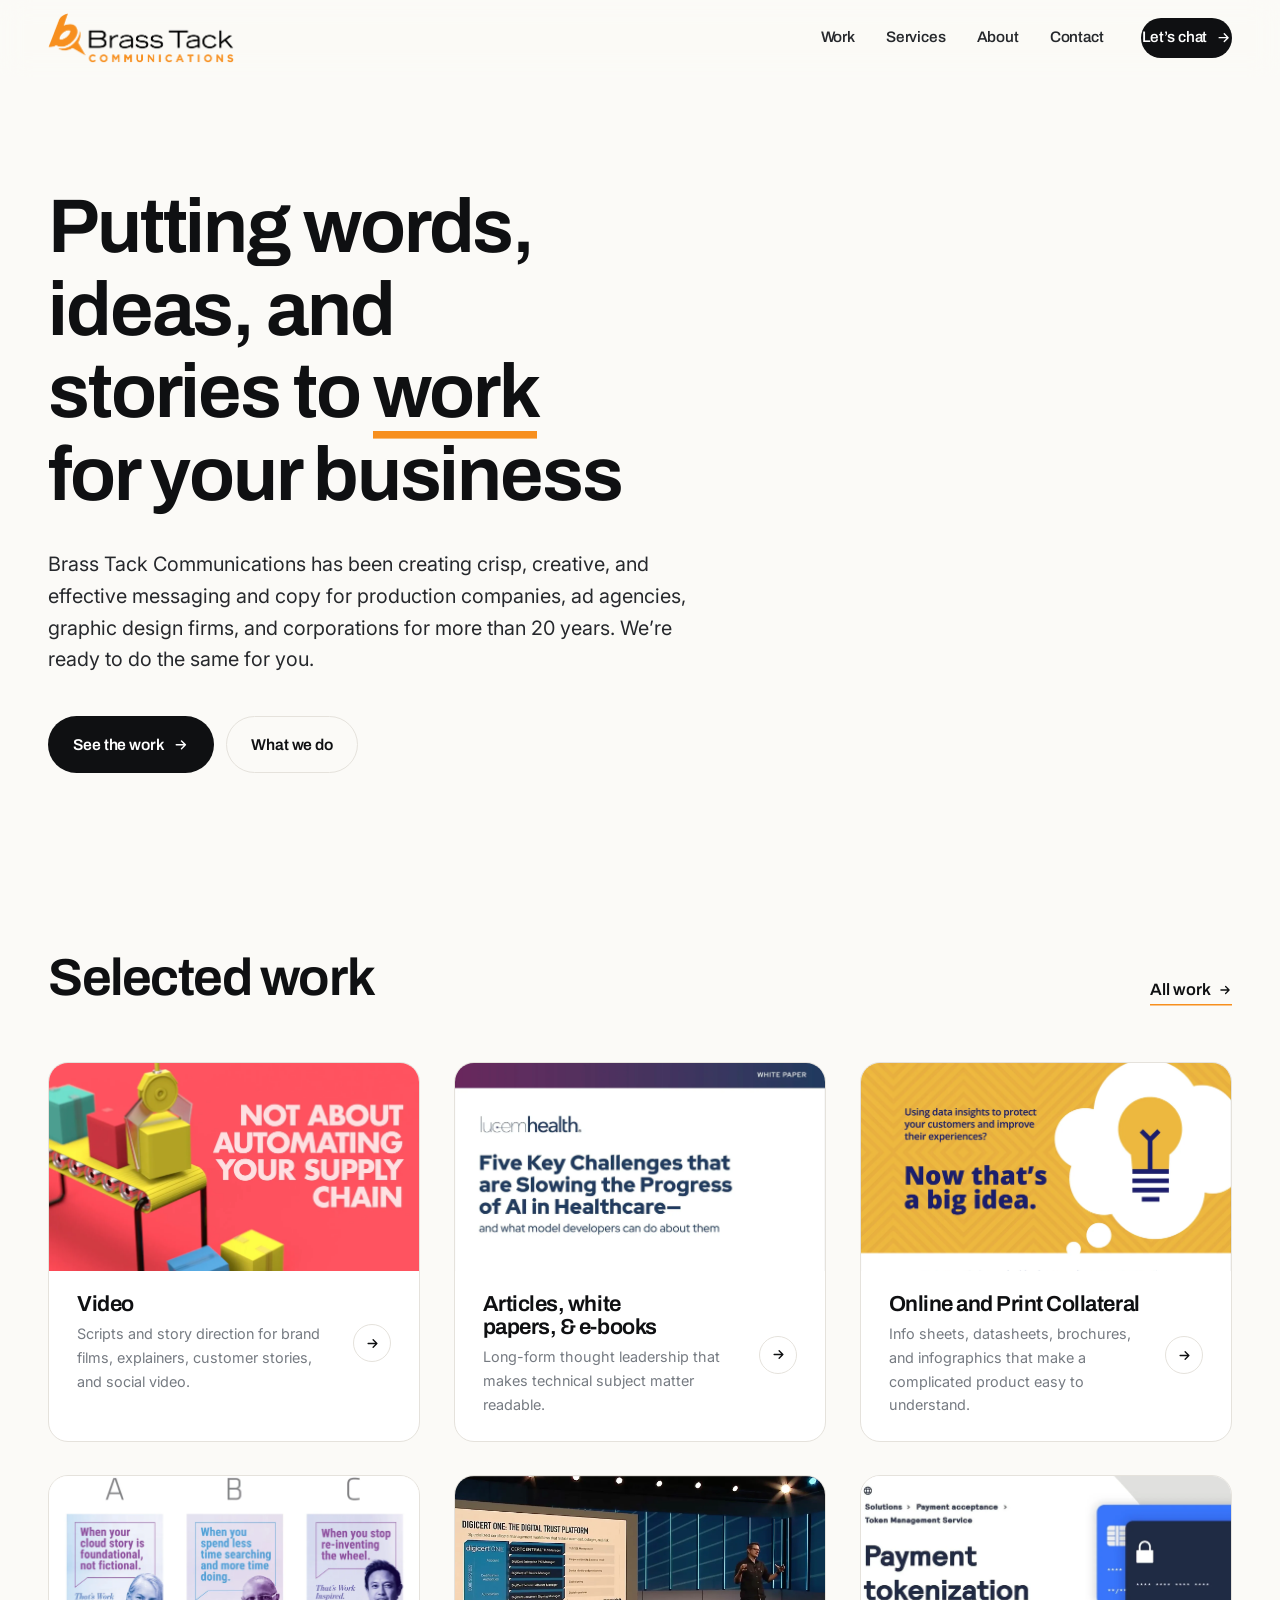
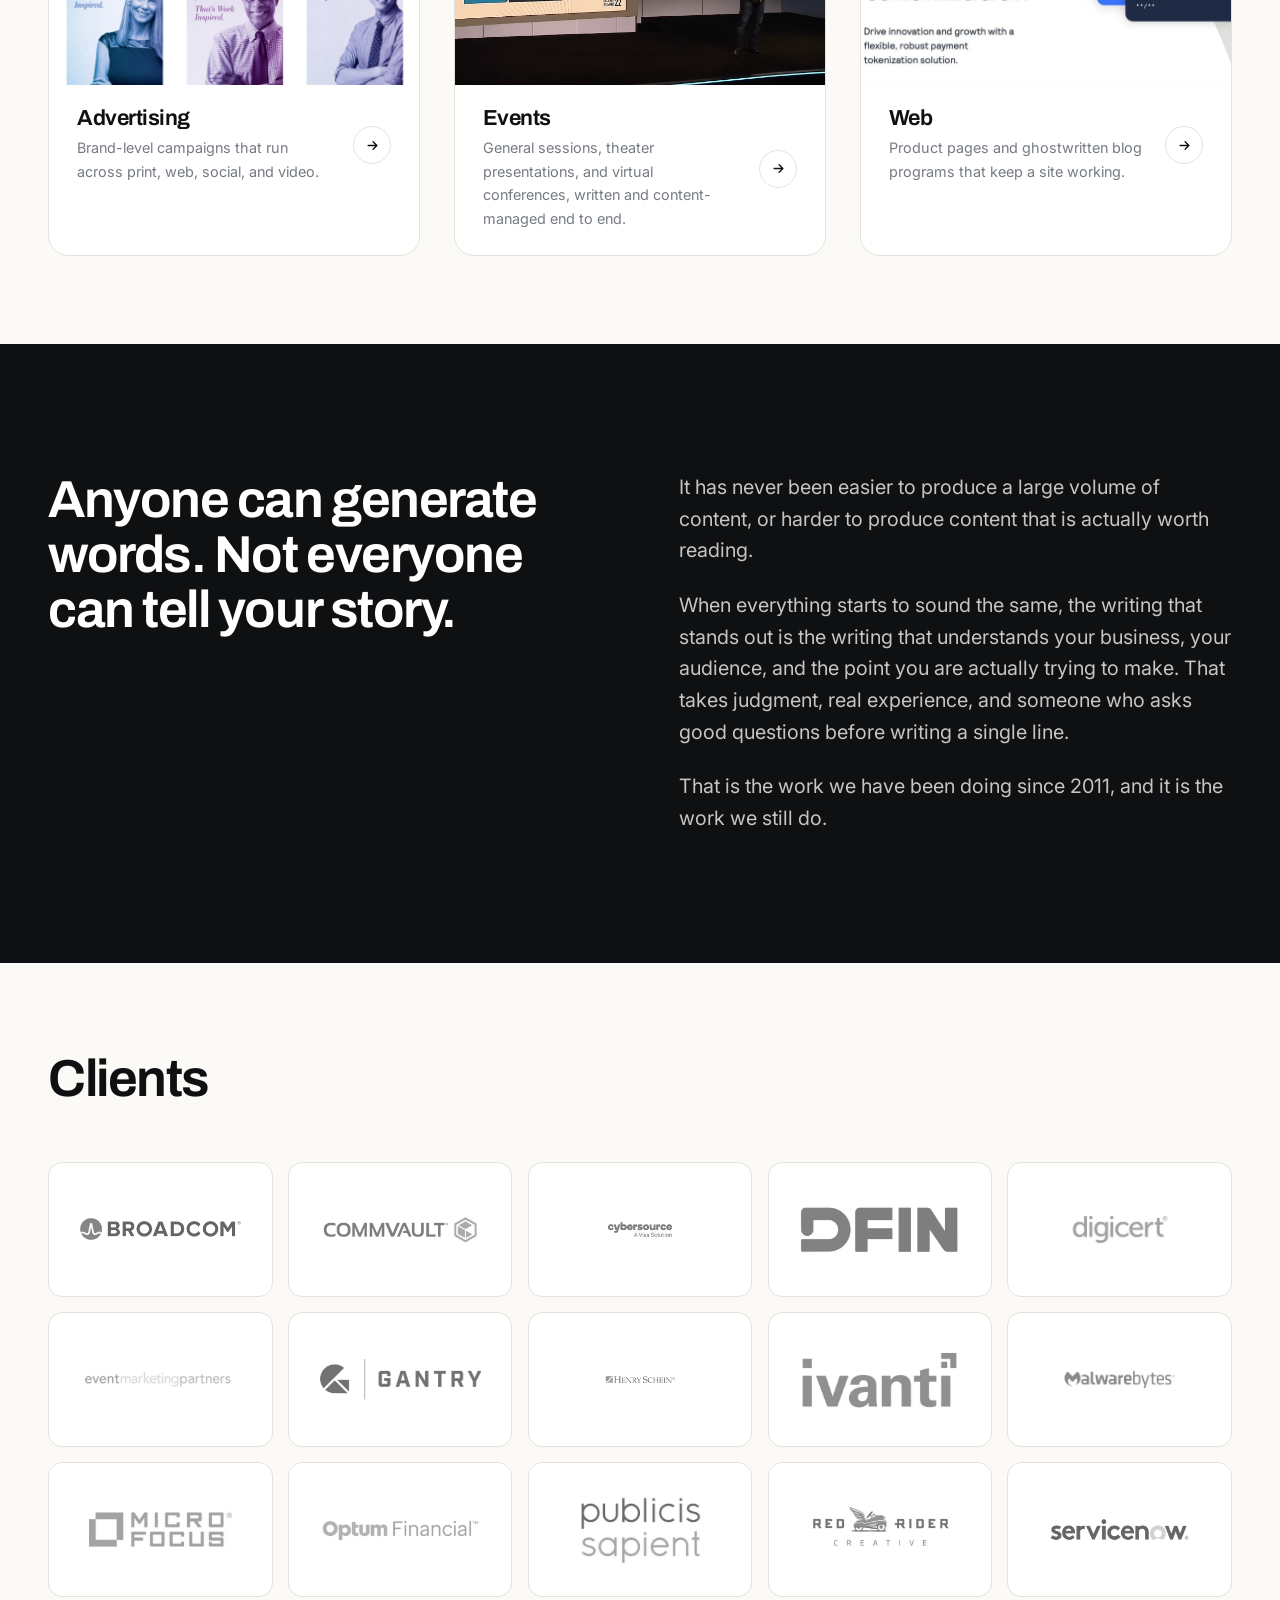
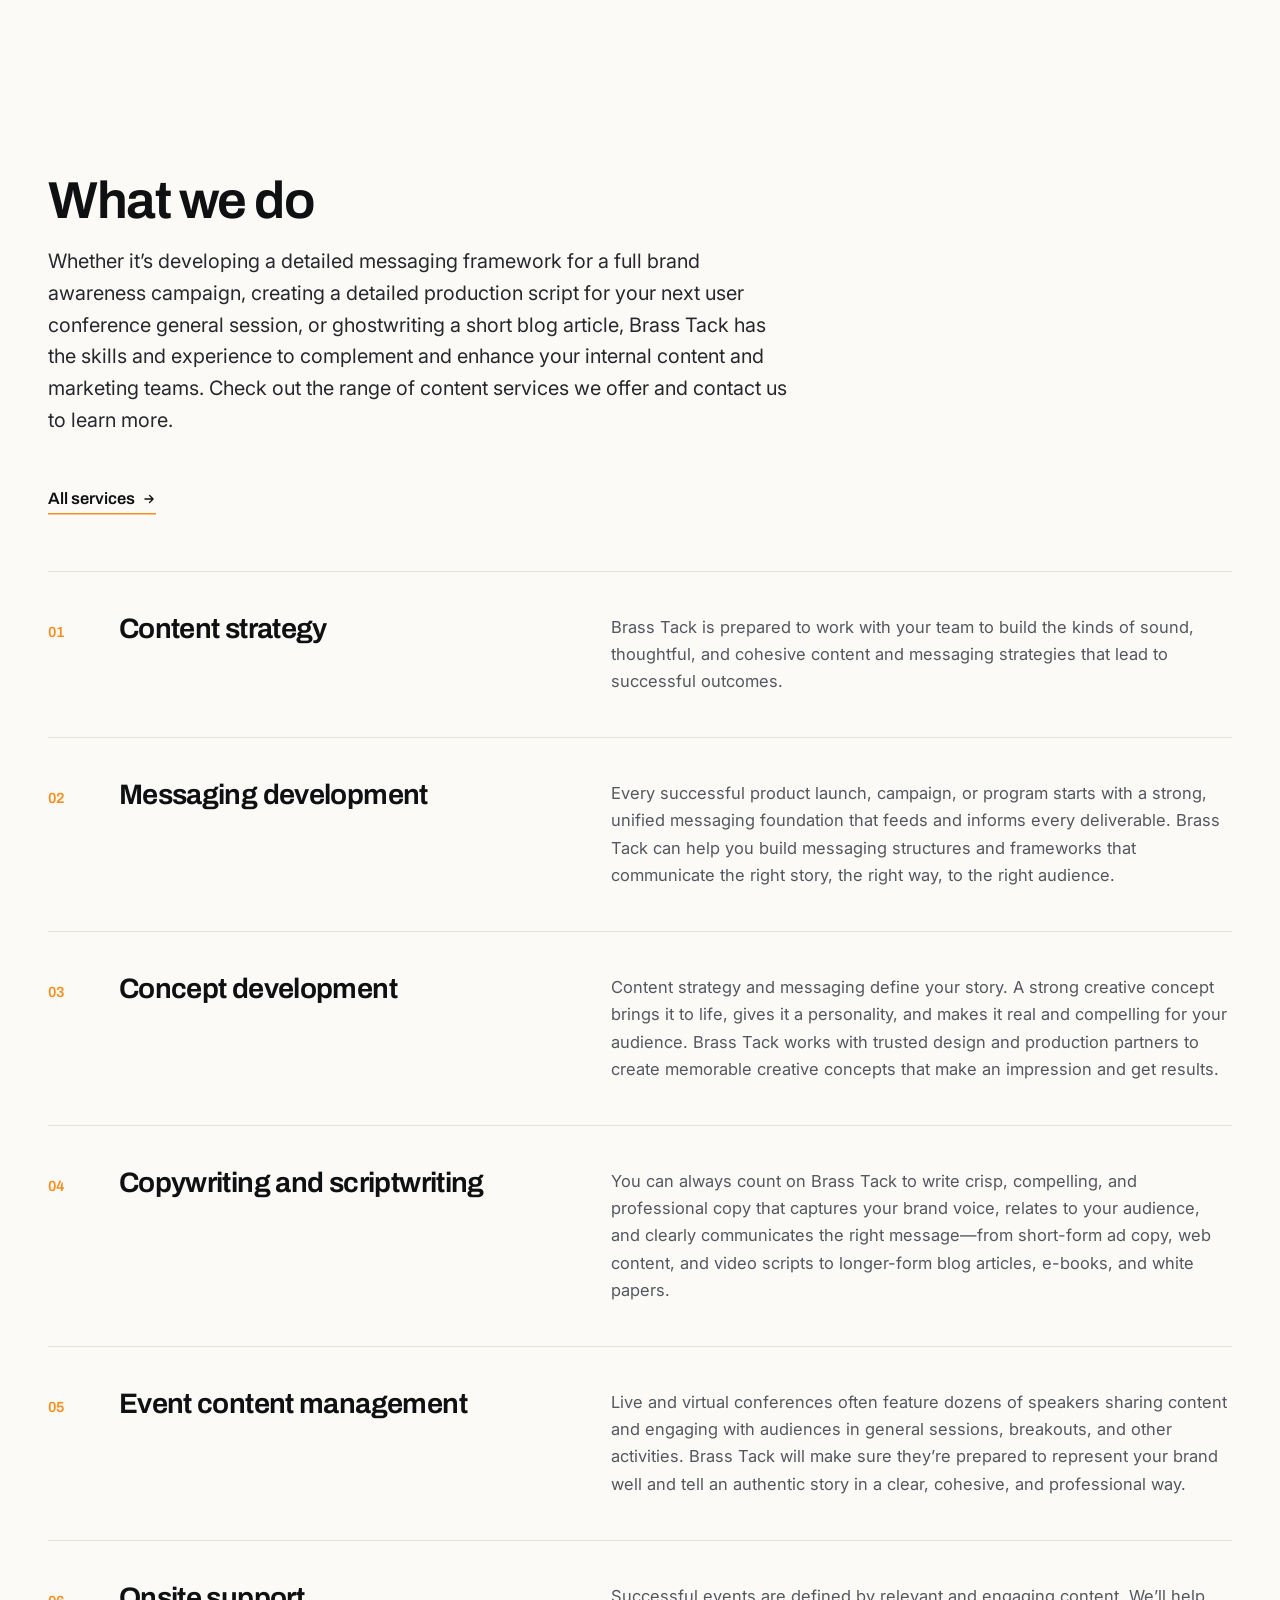
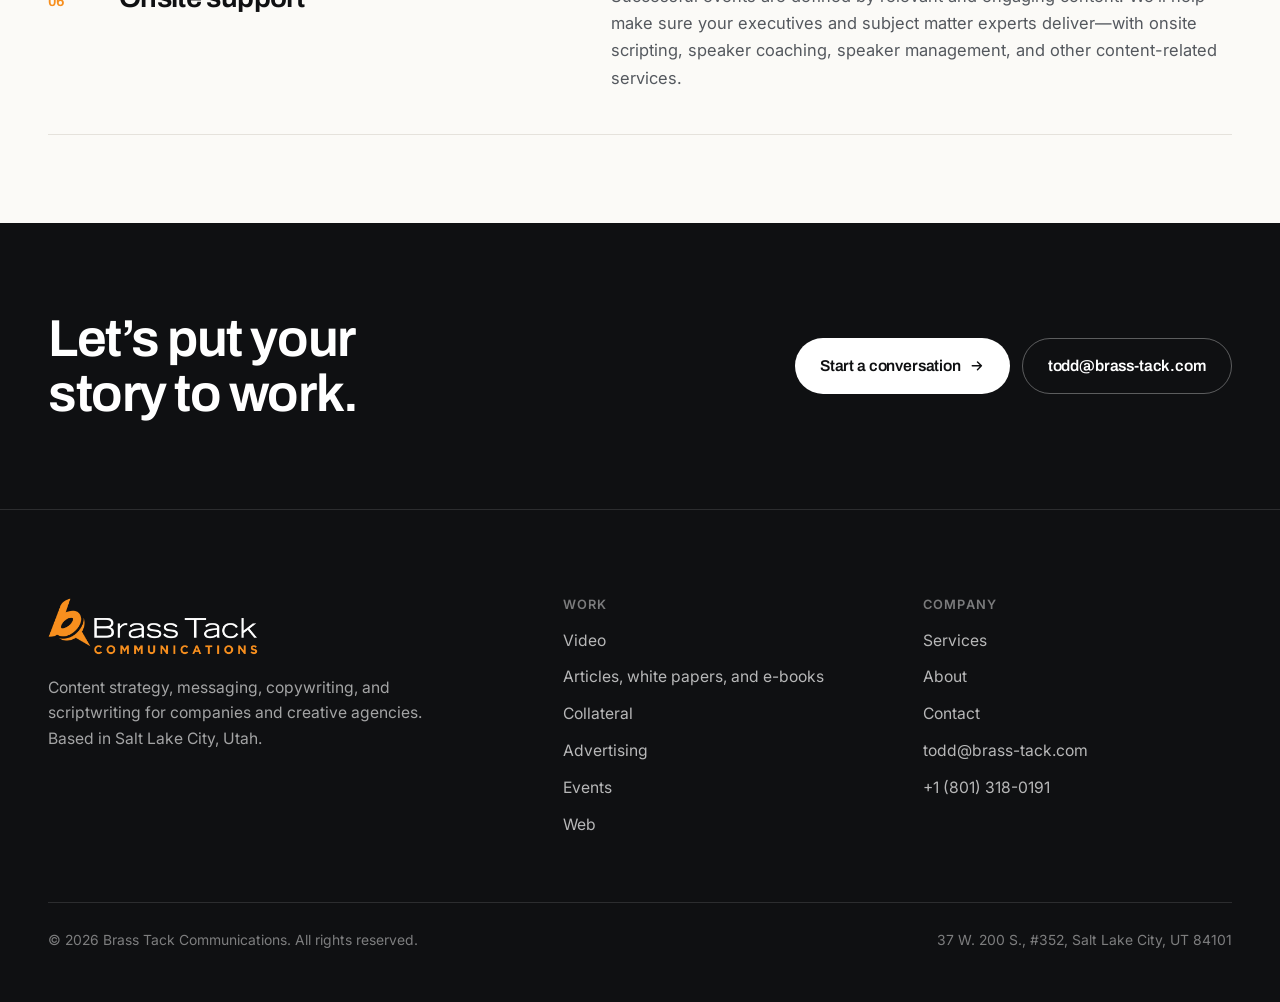
==== index.html @ 8779d793 "Rebuild brass-tack.com as a fast static site Replaces the Squarespace site. All original copy is pre" ====
<!doctype html>
<html lang="en">
<head>
<meta charset="utf-8">
<meta name="viewport" content="width=device-width, initial-scale=1">
<title>Brass Tack Communications | Content Strategy, Messaging, and Copywriting</title>
<meta name="description" content="Brass Tack Communications has been creating crisp, creative, and effective messaging and copy for production companies, ad agencies, graphic design firms, and corporations for more than 20 years. We’re ready to do the same for you.">
<link rel="canonical" href="https://www.brass-tack.com/">
<meta name="robots" content="index, follow, max-snippet:-1, max-image-preview:large, max-video-preview:-1">
<meta name="author" content="Brass Tack Communications">
<meta property="og:type" content="website">
<meta property="og:site_name" content="Brass Tack Communications">
<meta property="og:title" content="Brass Tack Communications | Content Strategy, Messaging, and Copywriting">
<meta property="og:description" content="Brass Tack Communications has been creating crisp, creative, and effective messaging and copy for production companies, ad agencies, graphic design firms, and corporations for more than 20 years. We’re ready to do the same for you.">
<meta property="og:url" content="https://www.brass-tack.com/">
<meta property="og:image" content="https://www.brass-tack.com/assets/work/cover-video.webp">
<meta property="og:locale" content="en_US">
<meta name="twitter:card" content="summary_large_image">
<meta name="twitter:title" content="Brass Tack Communications | Content Strategy, Messaging, and Copywriting">
<meta name="twitter:description" content="Brass Tack Communications has been creating crisp, creative, and effective messaging and copy for production companies, ad agencies, graphic design firms, and corporations for more than 20 years. We’re ready to do the same for you.">
<meta name="twitter:image" content="https://www.brass-tack.com/assets/work/cover-video.webp">
<meta name="theme-color" content="#0F1012">
<link rel="icon" href="assets/img/favicon.svg" type="image/svg+xml">
<link rel="apple-touch-icon" href="assets/img/apple-touch-icon.png">
<link rel="preconnect" href="https://fonts.googleapis.com">
<link rel="preconnect" href="https://fonts.gstatic.com" crossorigin>
<link rel="preload" as="style" href="https://fonts.googleapis.com/css2?family=Archivo:wght@400;500;600;700&family=Inter:wght@400;500;600&display=swap">
<link rel="stylesheet" href="https://fonts.googleapis.com/css2?family=Archivo:wght@400;500;600;700&family=Inter:wght@400;500;600&display=swap">
<link rel="stylesheet" href="assets/css/site.css">
<script type="application/ld+json">{"@context":"https://schema.org","@type":["Organization","ProfessionalService"],"@id":"https://www.brass-tack.com/#organization","name":"Brass Tack Communications","alternateName":"Brass Tack","url":"https://www.brass-tack.com/","logo":{"@type":"ImageObject","url":"https://www.brass-tack.com/assets/img/brass-tack-logo.png","width":1500,"height":404},"image":"https://www.brass-tack.com/assets/img/brass-tack-logo.png","foundingDate":"2011","slogan":"Putting words, ideas, and stories to work for your business","description":"Brass Tack Communications is a content and messaging shop that creates crisp, creative, and effective messaging and copy for production companies, ad agencies, graphic design firms, and corporations.","email":"todd@brass-tack.com","telephone":"+1 (801) 318-0191","address":{"@type":"PostalAddress","streetAddress":"37 W. 200 S., #352","addressLocality":"Salt Lake City","addressRegion":"UT","postalCode":"84101","addressCountry":"US"},"areaServed":{"@type":"Country","name":"United States"},"knowsAbout":["Content strategy","Messaging development","Concept development","Copywriting","Scriptwriting","Ghostwriting","White papers","Event content management","Corporate speechwriting","Video scriptwriting","Technical marketing content"],"contactPoint":[{"@type":"ContactPoint","contactType":"sales","email":"todd@brass-tack.com","telephone":"+1 (801) 318-0191","availableLanguage":"English"}],"hasOfferCatalog":{"@type":"OfferCatalog","name":"Content services","itemListElement":[{"@type":"Offer","itemOffered":{"@type":"Service","name":"Content strategy","description":"Brass Tack is prepared to work with your team to build the kinds of sound, thoughtful, and cohesive content and messaging strategies that lead to successful outcomes."}},{"@type":"Offer","itemOffered":{"@type":"Service","name":"Messaging development","description":"Every successful product launch, campaign, or program starts with a strong, unified messaging foundation that feeds and informs every deliverable. Brass Tack can help you build messaging structures and frameworks that communicate the right story, the right way, to the right audience."}},{"@type":"Offer","itemOffered":{"@type":"Service","name":"Concept development","description":"Content strategy and messaging define your story. A strong creative concept brings it to life, gives it a personality, and makes it real and compelling for your audience. Brass Tack works with trusted design and production partners to create memorable creative concepts that make an impression and get results."}},{"@type":"Offer","itemOffered":{"@type":"Service","name":"Copywriting and scriptwriting","description":"You can always count on Brass Tack to write crisp, compelling, and professional copy that captures your brand voice, relates to your audience, and clearly communicates the right message—from short-form ad copy, web content, and video scripts to longer-form blog articles, e-books, and white papers."}},{"@type":"Offer","itemOffered":{"@type":"Service","name":"Event content management","description":"Live and virtual conferences often feature dozens of speakers sharing content and engaging with audiences in general sessions, breakouts, and other activities. Brass Tack will make sure they’re prepared to represent your brand well and tell an authentic story in a clear, cohesive, and professional way."}},{"@type":"Offer","itemOffered":{"@type":"Service","name":"Onsite support","description":"Successful events are defined by relevant and engaging content. We’ll help make sure your executives and subject matter experts deliver—with onsite scripting, speaker coaching, speaker management, and other content-related services."}}]}}</script>
<script type="application/ld+json">{"@context":"https://schema.org","@type":"WebSite","@id":"https://www.brass-tack.com/#website","url":"https://www.brass-tack.com/","name":"Brass Tack Communications","publisher":{"@id":"https://www.brass-tack.com/#organization"},"inLanguage":"en-US"}</script>
</head>
<body>
<a class="skip" href="#main">Skip to content</a>
<header class="site-header">
  <div class="wrap-wide header-inner">
    <a class="brand" href="index.html" aria-label="Brass Tack Communications, home">
      <img src="assets/img/brass-tack-logo.png" width="1500" height="404"
           alt="Brass Tack Communications" fetchpriority="high" decoding="async">
    </a>
    <button class="nav-toggle" type="button" aria-expanded="false"
            aria-controls="primary-nav" aria-label="Menu">
      <span></span><span></span><span></span>
    </button>
    <nav class="nav" id="primary-nav" aria-label="Primary">
      <a href="work.html">Work</a>
      <a href="services.html">Services</a>
      <a href="about.html">About</a>
      <a href="contact.html">Contact</a>
      <a class="btn btn-primary header-cta" href="contact.html">Let&rsquo;s chat <svg viewBox="0 0 24 24" fill="none" stroke="currentColor" stroke-width="2.2" stroke-linecap="round" stroke-linejoin="round" aria-hidden="true"><path d="M5 12h14M13 6l6 6-6 6"/></svg></a>
    </nav>
  </div>
</header>
<main id="main">
<section class="hero">
  <div class="wrap-wide hero-inner">
    <h1>Putting words, ideas, and stories to <span class="mark">work</span> for your business</h1>
    <p class="lead">Brass Tack Communications has been creating crisp, creative, and effective messaging and copy for production companies, ad agencies, graphic design firms, and corporations for more than 20 years. We’re ready to do the same for you.</p>
    <div class="hero-actions">
      <a class="btn btn-primary" href="work.html">See the work <svg viewBox="0 0 24 24" fill="none" stroke="currentColor" stroke-width="2.2" stroke-linecap="round" stroke-linejoin="round" aria-hidden="true"><path d="M5 12h14M13 6l6 6-6 6"/></svg></a>
      <a class="btn btn-ghost" href="services.html">What we do</a>
    </div>
  </div>
</section>

<section class="section-tight" aria-labelledby="work-h">
  <div class="wrap-wide">
    <div class="sec-head">
      <div class="sec-head-stack">
        <h2 id="work-h">Selected work</h2>
      </div>
      <a class="tlink" href="work.html">All work <svg viewBox="0 0 24 24" fill="none" stroke="currentColor" stroke-width="2.2" stroke-linecap="round" stroke-linejoin="round" aria-hidden="true"><path d="M5 12h14M13 6l6 6-6 6"/></svg></a>
    </div>
    <div class="work-grid">
      <a class="work-card reveal" href="work-video.html">
        <span class="work-card-media">
          <img src="assets/work/cover-video.webp" alt="Frame from a Brass Tack scripted brand video" width="1600" height="900"
               loading="eager" decoding="async" style="object-position:50% 50%">
        </span>
        <span class="work-card-body">
          <span>
            <h3>Video</h3>
            <span class="work-card-note">Scripts and story direction for brand films, explainers, customer stories, and social video.</span>
          </span>
          <span class="work-card-arrow"><svg viewBox="0 0 24 24" fill="none" stroke="currentColor" stroke-width="2.2" stroke-linecap="round" stroke-linejoin="round" aria-hidden="true"><path d="M5 12h14M13 6l6 6-6 6"/></svg></span>
        </span>
      </a>
      <a class="work-card reveal" href="work-articles.html">
        <span class="work-card-media">
          <img src="assets/work/cover-articles.webp" alt="Spread from a Brass Tack white paper" width="1600" height="900"
               loading="eager" decoding="async" style="object-position:50% 12%">
        </span>
        <span class="work-card-body">
          <span>
            <h3>Articles, white papers, &amp; e-books</h3>
            <span class="work-card-note">Long-form thought leadership that makes technical subject matter readable.</span>
          </span>
          <span class="work-card-arrow"><svg viewBox="0 0 24 24" fill="none" stroke="currentColor" stroke-width="2.2" stroke-linecap="round" stroke-linejoin="round" aria-hidden="true"><path d="M5 12h14M13 6l6 6-6 6"/></svg></span>
        </span>
      </a>
      <a class="work-card reveal" href="work-collateral.html">
        <span class="work-card-media">
          <img src="assets/work/cover-collateral.webp" alt="Printed info sheet written by Brass Tack" width="1600" height="900"
               loading="lazy" decoding="async" style="object-position:50% 8%">
        </span>
        <span class="work-card-body">
          <span>
            <h3>Online and Print Collateral</h3>
            <span class="work-card-note">Info sheets, datasheets, brochures, and infographics that make a complicated product easy to understand.</span>
          </span>
          <span class="work-card-arrow"><svg viewBox="0 0 24 24" fill="none" stroke="currentColor" stroke-width="2.2" stroke-linecap="round" stroke-linejoin="round" aria-hidden="true"><path d="M5 12h14M13 6l6 6-6 6"/></svg></span>
        </span>
      </a>
      <a class="work-card reveal" href="work-advertising.html">
        <span class="work-card-media">
          <img src="assets/work/cover-advertising.webp" alt="Advertising campaign artwork written by Brass Tack" width="1600" height="900"
               loading="lazy" decoding="async" style="object-position:50% 6%">
        </span>
        <span class="work-card-body">
          <span>
            <h3>Advertising</h3>
            <span class="work-card-note">Brand-level campaigns that run across print, web, social, and video.</span>
          </span>
          <span class="work-card-arrow"><svg viewBox="0 0 24 24" fill="none" stroke="currentColor" stroke-width="2.2" stroke-linecap="round" stroke-linejoin="round" aria-hidden="true"><path d="M5 12h14M13 6l6 6-6 6"/></svg></span>
        </span>
      </a>
      <a class="work-card reveal" href="work-events.html">
        <span class="work-card-media">
          <img src="assets/work/cover-events.webp" alt="Conference general session stage produced with Brass Tack content" width="1600" height="900"
               loading="lazy" decoding="async" style="object-position:50% 50%">
        </span>
        <span class="work-card-body">
          <span>
            <h3>Events</h3>
            <span class="work-card-note">General sessions, theater presentations, and virtual conferences, written and content-managed end to end.</span>
          </span>
          <span class="work-card-arrow"><svg viewBox="0 0 24 24" fill="none" stroke="currentColor" stroke-width="2.2" stroke-linecap="round" stroke-linejoin="round" aria-hidden="true"><path d="M5 12h14M13 6l6 6-6 6"/></svg></span>
        </span>
      </a>
      <a class="work-card reveal" href="work-web.html">
        <span class="work-card-media">
          <img src="assets/work/cover-web.webp" alt="Web page written by Brass Tack" width="1600" height="900"
               loading="lazy" decoding="async" style="object-position:50% 50%">
        </span>
        <span class="work-card-body">
          <span>
            <h3>Web</h3>
            <span class="work-card-note">Product pages and ghostwritten blog programs that keep a site working.</span>
          </span>
          <span class="work-card-arrow"><svg viewBox="0 0 24 24" fill="none" stroke="currentColor" stroke-width="2.2" stroke-linecap="round" stroke-linejoin="round" aria-hidden="true"><path d="M5 12h14M13 6l6 6-6 6"/></svg></span>
        </span>
      </a>
    </div>
  </div>
</section>

<section class="section band-dark" aria-labelledby="ai-h">
  <div class="wrap-wide">
    <div class="statement-grid">
      <h2 id="ai-h" class="reveal">Anyone can generate words. Not everyone can tell your story.</h2>
      <div class="lead reveal">
        <p>It has never been easier to produce a large volume of content, or harder to produce content that is actually worth reading.</p>
        <p>When everything starts to sound the same, the writing that stands out is the writing that understands your business, your audience, and the point you are actually trying to make. That takes judgment, real experience, and someone who asks good questions before writing a single line.</p>
        <p>That is the work we have been doing since 2011, and it is the work we still do.</p>
      </div>
    </div>
  </div>
</section>

<section class="section-tight" aria-labelledby="clients-h">
  <div class="wrap-wide">
    <div class="sec-head">
      <div class="sec-head-stack"><h2 id="clients-h">Clients</h2></div>
    </div>
    <div class="logo-wall reveal">
      <div class="logo-cell"><img src="assets/logos/broadcom.webp" alt="Broadcom logo" width="560" height="336" loading="lazy" decoding="async"></div>
      <div class="logo-cell"><img src="assets/logos/commvault.webp" alt="Commvault logo" width="560" height="336" loading="lazy" decoding="async"></div>
      <div class="logo-cell"><img src="assets/logos/cybersource.webp" alt="Cybersource logo" width="560" height="336" loading="lazy" decoding="async"></div>
      <div class="logo-cell"><img src="assets/logos/dfin.webp" alt="DFIN logo" width="560" height="336" loading="lazy" decoding="async"></div>
      <div class="logo-cell"><img src="assets/logos/digicert.webp" alt="DigiCert logo" width="560" height="336" loading="lazy" decoding="async"></div>
      <div class="logo-cell"><img src="assets/logos/event-marketing-partners.webp" alt="Event Marketing Partners logo" width="560" height="336" loading="lazy" decoding="async"></div>
      <div class="logo-cell"><img src="assets/logos/gantry.webp" alt="Gantry logo" width="560" height="336" loading="lazy" decoding="async"></div>
      <div class="logo-cell"><img src="assets/logos/henry-schein.webp" alt="Henry Schein logo" width="560" height="336" loading="lazy" decoding="async"></div>
      <div class="logo-cell"><img src="assets/logos/ivanti.webp" alt="Ivanti logo" width="560" height="336" loading="lazy" decoding="async"></div>
      <div class="logo-cell"><img src="assets/logos/malwarebytes.webp" alt="Malwarebytes logo" width="560" height="336" loading="lazy" decoding="async"></div>
      <div class="logo-cell"><img src="assets/logos/micro-focus.webp" alt="Micro Focus logo" width="560" height="336" loading="lazy" decoding="async"></div>
      <div class="logo-cell"><img src="assets/logos/optum-financial.webp" alt="Optum Financial logo" width="560" height="336" loading="lazy" decoding="async"></div>
      <div class="logo-cell"><img src="assets/logos/publicis-sapient.webp" alt="Publicis Sapient logo" width="560" height="336" loading="lazy" decoding="async"></div>
      <div class="logo-cell"><img src="assets/logos/red-rider.webp" alt="Red Rider logo" width="560" height="336" loading="lazy" decoding="async"></div>
      <div class="logo-cell"><img src="assets/logos/servicenow.webp" alt="ServiceNow logo" width="560" height="336" loading="lazy" decoding="async"></div>
    </div>
  </div>
</section>

<section class="section-tight" aria-labelledby="svc-h">
  <div class="wrap-wide">
    <div class="sec-head sec-head-col">
      <h2 id="svc-h">What we do</h2>
      <p class="lead">Whether it’s developing a detailed messaging framework for a full brand awareness campaign, creating a detailed production script for your next user conference general session, or ghostwriting a short blog article, Brass Tack has the skills and experience to complement and enhance your internal content and marketing teams. Check out the range of content  services we offer and contact us to learn more.</p>
      <a class="tlink" href="services.html">All services <svg viewBox="0 0 24 24" fill="none" stroke="currentColor" stroke-width="2.2" stroke-linecap="round" stroke-linejoin="round" aria-hidden="true"><path d="M5 12h14M13 6l6 6-6 6"/></svg></a>
    </div>
    <ol class="numlist">
    <li class="reveal">
      <div class="numlist-body">
        <h3>Content strategy</h3>
        <p>Brass Tack is prepared to work with your team to build the kinds of sound, thoughtful, and cohesive content and messaging strategies that lead to successful outcomes.</p>
      </div>
    </li>
    <li class="reveal">
      <div class="numlist-body">
        <h3>Messaging development</h3>
        <p>Every successful product launch, campaign, or program starts with a strong, unified messaging foundation that feeds and informs every deliverable. Brass Tack can help you build messaging structures and frameworks that communicate the right story, the right way, to the right audience.</p>
      </div>
    </li>
    <li class="reveal">
      <div class="numlist-body">
        <h3>Concept development</h3>
        <p>Content strategy and messaging define your story. A strong creative concept brings it to life, gives it a personality, and makes it real and compelling for your audience. Brass Tack works with trusted design and production partners to create memorable creative concepts that make an impression and get results.</p>
      </div>
    </li>
    <li class="reveal">
      <div class="numlist-body">
        <h3>Copywriting and scriptwriting</h3>
        <p>You can always count on Brass Tack to write crisp, compelling, and professional copy that captures your brand voice, relates to your audience, and clearly communicates the right message—from short-form ad copy, web content, and video scripts to longer-form blog articles, e-books, and white papers.</p>
      </div>
    </li>
    <li class="reveal">
      <div class="numlist-body">
        <h3>Event content management</h3>
        <p>Live and virtual conferences often feature dozens of speakers sharing content and engaging with audiences in general sessions, breakouts, and other activities. Brass Tack will make sure they’re prepared to represent your brand well and tell an authentic story in a clear, cohesive, and professional way.</p>
      </div>
    </li>
    <li class="reveal">
      <div class="numlist-body">
        <h3>Onsite support</h3>
        <p>Successful events are defined by relevant and engaging content. We’ll help make sure your executives and subject matter experts deliver—with onsite scripting, speaker coaching, speaker management, and other content-related services.</p>
      </div>
    </li>
    </ol>
  </div>
</section>

<section class="section-tight band-dark cta-band">
  <div class="wrap-wide cta-inner">
    <h2>Let&rsquo;s put your story to work.</h2>
    <div class="cta-actions">
      <a class="btn btn-on-dark" href="contact.html">Start a conversation <svg viewBox="0 0 24 24" fill="none" stroke="currentColor" stroke-width="2.2" stroke-linecap="round" stroke-linejoin="round" aria-hidden="true"><path d="M5 12h14M13 6l6 6-6 6"/></svg></a>
      <a class="btn btn-outline-dark" href="mailto:todd@brass-tack.com">todd@brass-tack.com</a>
    </div>
  </div>
</section>
</main>
<footer class="site-footer">
  <div class="wrap-wide">
    <div class="footer-top">
      <div class="footer-brand">
        <img src="assets/img/brass-tack-logo-light.png" width="1500" height="404"
             alt="Brass Tack Communications" loading="lazy" decoding="async">
        <p>Content strategy, messaging, copywriting, and scriptwriting for companies and creative agencies. Based in Salt Lake City, Utah.</p>
      </div>
      <div class="footer-col">
        <h2>Work</h2>
        <ul>
        <li><a href="work-video.html">Video</a></li>
        <li><a href="work-articles.html">Articles, white papers, and e-books</a></li>
        <li><a href="work-collateral.html">Collateral</a></li>
        <li><a href="work-advertising.html">Advertising</a></li>
        <li><a href="work-events.html">Events</a></li>
        <li><a href="work-web.html">Web</a></li>
        </ul>
      </div>
      <div class="footer-col">
        <h2>Company</h2>
        <ul>
          <li><a href="services.html">Services</a></li>
          <li><a href="about.html">About</a></li>
          <li><a href="contact.html">Contact</a></li>
          <li><a href="mailto:todd@brass-tack.com">todd@brass-tack.com</a></li>
          <li><a href="tel:+18013180191">+1 (801) 318-0191</a></li>
        </ul>
      </div>
    </div>
    <div class="footer-bottom">
      <p>&copy; 2026 Brass Tack Communications. All rights reserved.</p>
      <address>37 W. 200 S., #352, Salt Lake City, UT 84101</address>
    </div>
  </div>
</footer>
<script src="assets/js/site.js" defer></script>
</body>
</html>
---- assets/css/site.css ----
/* ==========================================================================
   Brass Tack Communications — site styles
   Palette pulled from the logo: brass #F78F1E on near-black.
   ========================================================================== */

:root{
  --ink:#0F1012;
  --ink-2:#26282C;
  --ink-3:#54585E;
  --muted:#767B82;
  --line:#E5E2DC;
  --line-2:#F0EDE7;
  --paper:#FBFAF7;
  --white:#FFFFFF;
  --brass:#F78F1E;
  --brass-deep:#C9710A;
  --brass-tint:#FEF4E6;

  --font-display:"Archivo","Helvetica Neue",Helvetica,Arial,sans-serif;
  --font-body:"Inter","Helvetica Neue",Helvetica,Arial,sans-serif;

  --wrap:1180px;
  --wrap-wide:1420px;
  --gut:clamp(20px,5vw,48px);
  --sec:clamp(72px,10vw,132px);

  --r:14px;
  --r-lg:20px;
  --ease:cubic-bezier(.22,.61,.36,1);
  --shadow:0 1px 2px rgba(15,16,18,.04),0 8px 24px rgba(15,16,18,.06);
  --shadow-lg:0 2px 4px rgba(15,16,18,.04),0 18px 50px rgba(15,16,18,.10);
}

*,*::before,*::after{box-sizing:border-box}
html{-webkit-text-size-adjust:100%;scroll-behavior:smooth}
@media (prefers-reduced-motion:reduce){html{scroll-behavior:auto}}

body{
  margin:0;
  background:var(--paper);
  color:var(--ink);
  font-family:var(--font-body);
  font-size:clamp(16.5px,1.05vw,18px);
  line-height:1.65;
  font-feature-settings:"kern","liga","calt";
  -webkit-font-smoothing:antialiased;
  -moz-osx-font-smoothing:grayscale;
}

img,svg,video,iframe{max-width:100%;display:block}
img{height:auto}

h1,h2,h3,h4,h5{
  font-family:var(--font-display);
  font-weight:650;
  line-height:1.06;
  letter-spacing:-.028em;
  margin:0;
  text-wrap:balance;
}
h1{font-size:clamp(2.55rem,6.1vw,4.75rem);line-height:1.09}
h2{font-size:clamp(2rem,4.1vw,3.25rem)}
h3{font-size:clamp(1.4rem,2.2vw,1.9rem);letter-spacing:-.022em}
h4{font-size:clamp(1.15rem,1.5vw,1.35rem);letter-spacing:-.015em;line-height:1.2}
p{margin:0 0 1.15em}
p:last-child{margin-bottom:0}

a{color:inherit}
a:focus-visible,button:focus-visible,summary:focus-visible{
  outline:2.5px solid var(--brass);
  outline-offset:3px;
  border-radius:4px;
}

::selection{background:var(--brass);color:#fff}

/* ---------- layout helpers ---------- */
.wrap{width:100%;max-width:var(--wrap);margin-inline:auto;padding-inline:var(--gut)}
.wrap-wide{width:100%;max-width:var(--wrap-wide);margin-inline:auto;padding-inline:var(--gut)}
.section{padding-block:var(--sec)}
.section-tight{padding-block:clamp(52px,7vw,88px)}
.lead{
  font-size:clamp(1.1rem,1.55vw,1.32rem);
  line-height:1.6;
  color:var(--ink-2);
  max-width:62ch;
}
.measure{max-width:66ch}
.center{text-align:center;margin-inline:auto}

.skip{
  position:absolute;left:-9999px;top:0;z-index:200;
  background:var(--ink);color:#fff;padding:14px 20px;border-radius:0 0 10px 0;
  font-weight:600;text-decoration:none;
}
.skip:focus{left:0}

/* ---------- buttons ---------- */
.btn{
  display:inline-flex;align-items:center;gap:.55em;
  font-family:var(--font-display);font-weight:600;font-size:.98rem;letter-spacing:-.01em;
  padding:.92em 1.55em;border-radius:100px;border:1.5px solid transparent;
  text-decoration:none;cursor:pointer;
  transition:background .22s var(--ease),color .22s var(--ease),border-color .22s var(--ease),transform .22s var(--ease);
}
.btn svg{width:1em;height:1em;flex:none;transition:transform .25s var(--ease)}
.btn:hover svg{transform:translateX(3px)}
.btn-primary{background:var(--ink);color:#fff}
.btn-primary:hover{background:var(--brass);color:#fff;transform:translateY(-1px)}
.btn-ghost{border-color:var(--line);color:var(--ink);background:transparent}
.btn-ghost:hover{border-color:var(--ink);background:var(--ink);color:#fff}
.btn-brass{background:var(--brass);color:#fff}
.btn-brass:hover{background:var(--ink);color:#fff;transform:translateY(-1px)}
.btn-on-dark{background:#fff;color:var(--ink)}
.btn-on-dark:hover{background:var(--brass);color:#fff}
.btn-outline-dark{border-color:rgba(255,255,255,.32);color:#fff}
.btn-outline-dark:hover{background:#fff;color:var(--ink);border-color:#fff}

/* text link with animated underline */
.tlink{
  display:inline-flex;align-items:center;gap:.4em;
  font-family:var(--font-display);font-weight:600;text-decoration:none;
  color:var(--ink);padding-bottom:2px;
  background-image:linear-gradient(var(--brass),var(--brass));
  background-size:100% 1.5px;background-repeat:no-repeat;background-position:0 100%;
  transition:background-size .3s var(--ease),color .2s var(--ease);
}
.tlink svg{width:.85em;height:.85em;transition:transform .25s var(--ease)}
.tlink:hover{color:var(--brass-deep)}
.tlink:hover svg{transform:translate(2px,-2px)}

/* ---------- header ---------- */
.site-header{
  position:sticky;top:0;z-index:100;
  background:rgba(251,250,247,.82);
  backdrop-filter:saturate(1.6) blur(14px);
  -webkit-backdrop-filter:saturate(1.6) blur(14px);
  border-bottom:1px solid transparent;
  transition:border-color .3s var(--ease),background .3s var(--ease);
}
.site-header.is-stuck{border-bottom-color:var(--line);background:rgba(251,250,247,.94)}
/* backdrop-filter makes the header the containing block for position:fixed
   children, which collapses the mobile menu. Drop it while the menu is open. */
body.nav-open .site-header{
  backdrop-filter:none;-webkit-backdrop-filter:none;background:var(--paper);
}
.header-inner{
  display:flex;align-items:center;justify-content:space-between;gap:24px;
  min-height:76px;
}
.brand{display:inline-flex;align-items:center;flex:none}
.brand img{width:186px;height:auto}
@media (max-width:520px){.brand img{width:152px}}

.nav{display:flex;align-items:center;gap:clamp(18px,2.4vw,34px)}
.nav a{
  font-family:var(--font-display);font-weight:550;font-size:.955rem;letter-spacing:-.008em;
  text-decoration:none;color:var(--ink-2);position:relative;padding:6px 0;
  transition:color .2s var(--ease);
}
.nav a::after{
  content:"";position:absolute;left:0;right:0;bottom:0;height:1.5px;
  background:var(--brass);transform:scaleX(0);transform-origin:left;
  transition:transform .28s var(--ease);
}
.nav a:hover{color:var(--ink)}
.nav a:hover::after,.nav a[aria-current="page"]::after{transform:scaleX(1)}
.nav a[aria-current="page"]{color:var(--ink)}
.header-cta{margin-left:6px}
/* the .nav a rule above is more specific than .btn-*, so restate it here */
.nav a.btn{color:#fff}
.nav a.btn::after{display:none}
.nav a.btn-primary{background:var(--ink);color:#fff}
.nav a.btn-primary:hover{background:var(--brass);color:#fff}

.nav-toggle{
  display:none;background:none;border:0;padding:10px;margin-right:-10px;cursor:pointer;color:var(--ink);
}
.nav-toggle span{display:block;width:24px;height:2px;background:currentColor;border-radius:2px;transition:transform .3s var(--ease),opacity .2s var(--ease)}
.nav-toggle span+span{margin-top:6px}
body.nav-open .nav-toggle span:nth-child(1){transform:translateY(8px) rotate(45deg)}
body.nav-open .nav-toggle span:nth-child(2){opacity:0}
body.nav-open .nav-toggle span:nth-child(3){transform:translateY(-8px) rotate(-45deg)}

@media (max-width:900px){
  .nav-toggle{display:block}
  .nav{
    position:fixed;inset:76px 0 0;background:var(--paper);z-index:99;
    flex-direction:column;align-items:flex-start;justify-content:flex-start;
    gap:0;padding:24px var(--gut) 48px;overflow-y:auto;
    opacity:0;visibility:hidden;transform:translateY(-8px);
    transition:opacity .28s var(--ease),transform .28s var(--ease),visibility .28s;
  }
  body.nav-open .nav{opacity:1;visibility:visible;transform:none}
  body.nav-open{overflow:hidden}
  .nav a{
    font-size:1.6rem;font-weight:600;letter-spacing:-.025em;width:100%;
    padding:16px 0;border-bottom:1px solid var(--line-2);
  }
  .nav a::after{display:none}
  .nav a.btn{
    justify-content:center;padding:18px 24px;border-bottom:0;
    font-size:1.05rem;font-weight:600;
  }
  .header-cta{margin:26px 0 0}
}

/* ---------- hero ---------- */
.hero{padding-block:clamp(56px,8.5vw,110px) clamp(48px,7vw,92px);position:relative;overflow:hidden}
.hero-inner{position:relative;z-index:1;max-width:20ch}
.hero h1{max-width:15ch}
.hero .lead{margin-top:clamp(22px,2.6vw,32px);max-width:56ch}
.hero-actions{display:flex;flex-wrap:wrap;gap:12px;margin-top:clamp(28px,3.4vw,40px)}
.hero-inner{max-width:none}
.mark{
  /* sits clear of descenders (g, y, p) rather than striking through them */
  background-image:linear-gradient(var(--brass),var(--brass));
  background-size:100% .1em;background-repeat:no-repeat;background-position:0 100%;
  padding-bottom:.07em;
}

/* ---------- section headings ---------- */
.sec-head{
  display:flex;align-items:flex-end;justify-content:space-between;gap:32px;flex-wrap:wrap;
  margin-bottom:clamp(34px,4.4vw,56px);
}
.sec-head .lead{margin-top:18px}
.sec-head-stack{max-width:60ch}
.sec-head-col{display:block}
.sec-head-col .lead{margin-top:18px}
.sec-head-col .tlink{margin-top:26px}

/* ---------- work grid ---------- */
.work-grid{
  display:grid;gap:clamp(20px,2.6vw,34px);
  grid-template-columns:repeat(auto-fit,minmax(min(100%,340px),1fr));
}
.work-card{
  display:block;text-decoration:none;color:inherit;position:relative;
  border-radius:var(--r-lg);overflow:hidden;background:var(--white);
  border:1px solid var(--line);
  transition:transform .4s var(--ease),box-shadow .4s var(--ease),border-color .4s var(--ease);
}
.work-card:hover{transform:translateY(-4px);box-shadow:var(--shadow-lg);border-color:transparent}
.work-card-media{display:block;position:relative;aspect-ratio:16/9;overflow:hidden;background:var(--line-2)}
.work-card-media img{width:100%;height:100%;object-fit:cover;transition:transform .7s var(--ease)}
.work-card:hover .work-card-media img{transform:scale(1.05)}
.work-card-body{
  display:flex;align-items:center;justify-content:space-between;gap:18px;
  padding:22px clamp(20px,2.2vw,28px) 24px;
}
.work-card-body>span:first-child{display:block;min-width:0}
.work-card-body h3{font-size:clamp(1.25rem,1.7vw,1.5rem)}
.work-card-arrow{
  flex:none;width:38px;height:38px;border-radius:50%;border:1.5px solid var(--line);
  display:grid;place-items:center;color:var(--ink);
  transition:background .3s var(--ease),color .3s var(--ease),border-color .3s var(--ease),transform .3s var(--ease);
}
.work-card-arrow svg{width:15px;height:15px}
.work-card:hover .work-card-arrow{background:var(--brass);border-color:var(--brass);color:#fff;transform:rotate(45deg)}
.work-card-note{
  display:block;margin-top:6px;font-size:.9rem;color:var(--muted);
  font-family:var(--font-body);font-weight:400;letter-spacing:0;
}

/* ---------- dark statement band ---------- */
.band-dark{background:var(--ink);color:#fff;position:relative;overflow:hidden}
/* (flat, no glow: keeps large dark areas free of colour banding) */
.band-dark .wrap,.band-dark .wrap-wide{position:relative;z-index:1}
.band-dark h2{max-width:20ch}
.band-dark p{color:rgba(255,255,255,.76)}
.band-dark .lead{color:rgba(255,255,255,.8)}
.statement-grid{
  display:grid;gap:clamp(28px,4vw,64px);
  grid-template-columns:minmax(0,1.05fr) minmax(0,1fr);
  align-items:start;
}
@media (max-width:860px){.statement-grid{grid-template-columns:1fr}}

/* ---------- clients ---------- */
.logo-wall{
  display:grid;gap:clamp(10px,1.2vw,16px);
  grid-template-columns:repeat(5,minmax(0,1fr));
}
@media (max-width:1000px){.logo-wall{grid-template-columns:repeat(3,minmax(0,1fr))}}
@media (max-width:560px){.logo-wall{grid-template-columns:repeat(2,minmax(0,1fr))}}
.logo-cell{
  background:var(--white);border:1px solid var(--line);border-radius:var(--r);
  aspect-ratio:5/3;padding:clamp(18px,2.4vw,32px);overflow:hidden;
  transition:border-color .3s var(--ease),box-shadow .3s var(--ease),transform .3s var(--ease);
}
.logo-cell img{
  width:100%;height:100%;object-fit:contain;
  filter:grayscale(1);opacity:.6;
  transition:filter .35s var(--ease),opacity .35s var(--ease);
}
.logo-cell:hover{border-color:transparent;box-shadow:var(--shadow);transform:translateY(-2px)}
.logo-cell:hover img{filter:none;opacity:1}

/* ---------- numbered service list ---------- */
.numlist{border-top:1px solid var(--line);margin:0;padding:0;list-style:none;counter-reset:n}
.numlist li{
  counter-increment:n;border-bottom:1px solid var(--line);
  display:grid;grid-template-columns:auto minmax(0,1fr);
  gap:clamp(18px,3vw,52px);padding:clamp(26px,3.4vw,42px) 0;
  align-items:start;
}
.numlist li::before{
  content:counter(n,decimal-leading-zero);
  font-family:var(--font-display);font-weight:600;font-size:.92rem;letter-spacing:.02em;
  color:var(--brass);padding-top:.42em;min-width:2.2em;
}
.numlist-body{display:grid;grid-template-columns:minmax(0,.85fr) minmax(0,1.15fr);gap:clamp(14px,2.6vw,44px)}
.numlist-body p{color:var(--ink-3);margin:0}
@media (max-width:820px){
  .numlist-body{grid-template-columns:1fr;gap:12px}
}

/* ---------- work detail pages ---------- */
.page-head{padding-block:clamp(44px,6vw,84px) clamp(28px,3.6vw,48px)}
.crumbs{
  display:flex;align-items:center;gap:9px;flex-wrap:wrap;
  font-size:.9rem;color:var(--muted);margin:0 0 20px;padding:0;list-style:none;
}
.crumbs a{text-decoration:none;color:var(--muted);transition:color .2s var(--ease)}
.crumbs a:hover{color:var(--brass-deep)}
.crumbs li:not(:last-child)::after{content:"/";margin-left:9px;color:var(--line)}
.crumbs [aria-current]{color:var(--ink-2)}

.piece{
  display:grid;gap:clamp(26px,4vw,68px);align-items:center;
  grid-template-columns:minmax(0,1.5fr) minmax(0,1fr);
  padding-block:clamp(38px,5vw,72px);
  border-top:1px solid var(--line);
}
.piece:first-of-type{border-top:0;padding-top:clamp(8px,1.5vw,18px)}
.piece-alt{grid-template-columns:minmax(0,1fr) minmax(0,1.5fr)}
.piece-alt .piece-media{order:2}
.piece-alt .piece-text{order:1}
@media (max-width:880px){
  .piece,.piece-alt{grid-template-columns:1fr}
  .piece-alt .piece-media{order:0}
  .piece-alt .piece-text{order:0}
}
.piece-text h3{margin-bottom:.6em}
.piece-text p{color:var(--ink-3)}
.piece-actions{display:flex;flex-wrap:wrap;gap:18px 26px;margin-top:22px}
.piece-media img{
  width:100%;border-radius:var(--r-lg);border:1px solid var(--line);background:var(--white);
}
.piece-media figure{margin:0}

/* stacked (full-width) piece for events etc. */
.piece-wide{display:block;border-top:1px solid var(--line);padding-block:clamp(38px,5vw,72px)}
.piece-wide:first-of-type{border-top:0}
.piece-wide .piece-text{max-width:70ch;margin-top:clamp(22px,2.6vw,32px)}

/* ---------- video facade ---------- */
.vid{
  position:relative;aspect-ratio:16/9;border-radius:var(--r-lg);overflow:hidden;
  background:var(--ink);border:1px solid var(--line);
}
.vid img{width:100%;height:100%;object-fit:cover;transition:transform .6s var(--ease),opacity .3s var(--ease)}
.vid iframe{position:absolute;inset:0;width:100%;height:100%;border:0}
.vid-btn{
  position:absolute;inset:0;width:100%;height:100%;border:0;background:transparent;
  display:grid;place-items:center;cursor:pointer;padding:0;
}
.vid-btn::before{
  content:"";position:absolute;inset:0;background:linear-gradient(180deg,rgba(15,16,18,.06),rgba(15,16,18,.34));
  transition:background .35s var(--ease);
}
.vid-play{
  position:relative;width:clamp(58px,6vw,76px);aspect-ratio:1;border-radius:50%;
  background:rgba(255,255,255,.94);color:var(--ink);display:grid;place-items:center;
  box-shadow:0 8px 30px rgba(0,0,0,.28);
  transition:transform .35s var(--ease),background .35s var(--ease),color .35s var(--ease);
}
.vid-play svg{width:34%;height:34%;margin-left:8%}
.vid-btn:hover .vid-play{transform:scale(1.09);background:var(--brass);color:#fff}
.vid-btn:hover::before{background:linear-gradient(180deg,rgba(15,16,18,.02),rgba(15,16,18,.22))}
.vid-btn:hover~img,.vid-btn:hover+img{transform:scale(1.03)}
.vid-time{
  position:absolute;right:12px;bottom:12px;z-index:2;
  background:rgba(15,16,18,.78);color:#fff;border-radius:6px;
  padding:4px 9px;font-size:.8rem;font-weight:500;line-height:1.2;
  font-variant-numeric:tabular-nums;letter-spacing:.01em;
  backdrop-filter:blur(4px);-webkit-backdrop-filter:blur(4px);
  pointer-events:none;
}

/* ---------- prev / next pager ---------- */
.pager{
  display:grid;grid-template-columns:1fr 1fr;gap:clamp(12px,2vw,20px);
  border-top:1px solid var(--line);padding-top:clamp(30px,3.6vw,44px);
  margin-top:clamp(30px,4vw,56px);
}
@media (max-width:640px){.pager{grid-template-columns:1fr}}
.pager a{
  text-decoration:none;color:inherit;border:1px solid var(--line);border-radius:var(--r-lg);
  padding:clamp(20px,2.4vw,28px);display:block;background:var(--white);
  transition:border-color .3s var(--ease),box-shadow .3s var(--ease),transform .3s var(--ease);
}
.pager a:hover{border-color:transparent;box-shadow:var(--shadow);transform:translateY(-2px)}
.pager .dir{
  display:block;font-size:.82rem;letter-spacing:.06em;text-transform:uppercase;
  color:var(--muted);margin-bottom:8px;font-weight:500;
}
.pager .ttl{font-family:var(--font-display);font-weight:600;font-size:1.22rem;letter-spacing:-.02em;line-height:1.2}
.pager .next{text-align:right}
.pager .next:only-child{grid-column:2}
@media (max-width:640px){.pager .next{text-align:left}.pager .next:only-child{grid-column:1}}

/* ---------- about value cards ---------- */
.value-grid{display:grid;gap:clamp(18px,2.4vw,28px);grid-template-columns:repeat(auto-fit,minmax(min(100%,280px),1fr))}
.value-card{
  background:var(--white);border:1px solid var(--line);border-radius:var(--r-lg);
  padding:clamp(26px,3vw,36px);
  transition:border-color .3s var(--ease),box-shadow .3s var(--ease),transform .3s var(--ease);
}
.value-card:hover{border-color:transparent;box-shadow:var(--shadow);transform:translateY(-3px)}
.value-card h3{font-size:clamp(1.25rem,1.7vw,1.5rem);margin-bottom:.55em}
.value-card p{color:var(--ink-3);margin:0;font-size:.99rem}
.value-rule{width:34px;height:3px;background:var(--brass);border-radius:2px;margin-bottom:20px}

/* ---------- contact ---------- */
.contact-grid{display:grid;gap:clamp(28px,4vw,72px);grid-template-columns:minmax(0,1fr) minmax(0,1fr);align-items:start}
@media (max-width:820px){.contact-grid{grid-template-columns:1fr}}
.contact-list{list-style:none;margin:0;padding:0;display:grid;gap:2px}
.contact-list li{border-top:1px solid var(--line);padding:22px 0}
.contact-list li:last-child{border-bottom:1px solid var(--line)}
.contact-list .k{
  display:block;font-size:.8rem;letter-spacing:.07em;text-transform:uppercase;
  color:var(--muted);margin-bottom:7px;font-weight:500;
}
.contact-list .v{font-family:var(--font-display);font-weight:600;font-size:clamp(1.1rem,1.7vw,1.35rem);letter-spacing:-.02em}
.contact-list a{text-decoration:none;color:var(--ink);transition:color .2s var(--ease)}
.contact-list a:hover{color:var(--brass-deep)}
address{font-style:normal}

/* ---------- FAQ ---------- */
.faq{border-top:1px solid var(--line)}
.faq details{border-bottom:1px solid var(--line)}
.faq summary{
  list-style:none;cursor:pointer;padding:clamp(20px,2.4vw,28px) 44px clamp(20px,2.4vw,28px) 0;
  font-family:var(--font-display);font-weight:600;font-size:clamp(1.05rem,1.5vw,1.25rem);
  letter-spacing:-.018em;position:relative;
  transition:color .2s var(--ease);
}
.faq summary::-webkit-details-marker{display:none}
.faq summary:hover{color:var(--brass-deep)}
.faq summary::after{
  content:"";position:absolute;right:6px;top:50%;width:13px;height:13px;
  border-right:2px solid var(--brass);border-bottom:2px solid var(--brass);
  transform:translateY(-70%) rotate(45deg);transition:transform .3s var(--ease);
}
.faq details[open] summary::after{transform:translateY(-30%) rotate(-135deg)}
.faq .faq-a{padding:0 clamp(30px,6vw,90px) clamp(24px,2.8vw,32px) 0;color:var(--ink-3);max-width:76ch}

/* ---------- CTA band ---------- */
.cta-band{background:var(--ink);color:#fff;border-bottom:1px solid rgba(255,255,255,.12)}
.cta-inner{
  display:flex;align-items:center;justify-content:space-between;gap:clamp(24px,4vw,60px);flex-wrap:wrap;
}
.cta-inner h2{max-width:18ch}
.cta-actions{display:flex;flex-wrap:wrap;gap:12px}

/* ---------- footer ---------- */
.site-footer{background:var(--ink);color:rgba(255,255,255,.7);padding-block:clamp(56px,7vw,88px) 34px}
.site-footer a{color:rgba(255,255,255,.7);text-decoration:none;transition:color .2s var(--ease)}
.site-footer a:hover{color:var(--brass)}
.footer-top{
  display:grid;gap:clamp(32px,4vw,64px);
  grid-template-columns:minmax(0,1.5fr) repeat(2,minmax(0,1fr));
  padding-bottom:clamp(40px,5vw,64px);
}
@media (max-width:820px){.footer-top{grid-template-columns:1fr 1fr}.footer-brand{grid-column:1/-1}}
@media (max-width:520px){.footer-top{grid-template-columns:1fr}}
.footer-brand img{width:210px;margin-bottom:20px}
.footer-brand p{max-width:38ch;font-size:.98rem;color:rgba(255,255,255,.62)}
.footer-col h2{
  font-size:.8rem;letter-spacing:.09em;text-transform:uppercase;font-weight:600;
  color:rgba(255,255,255,.45);margin-bottom:16px;font-family:var(--font-body);
}
.footer-col ul{list-style:none;margin:0;padding:0;display:grid;gap:11px;font-size:.98rem}
.footer-bottom{
  border-top:1px solid rgba(255,255,255,.12);padding-top:26px;
  display:flex;justify-content:space-between;gap:18px;flex-wrap:wrap;
  font-size:.87rem;color:rgba(255,255,255,.46);
}

/* ---------- reveal ---------- */
.reveal{opacity:0;transform:translateY(16px);transition:opacity .7s var(--ease),transform .7s var(--ease)}
.reveal.in{opacity:1;transform:none}
@media (prefers-reduced-motion:reduce){
  .reveal{opacity:1!important;transform:none!important;transition:none}
  *,*::before,*::after{animation-duration:.001ms!important;transition-duration:.001ms!important}
}

/* print */
@media print{
  .site-header,.site-footer,.cta-band,.nav-toggle,.vid-btn{display:none!important}
  body{background:#fff}
}

/* screen-reader only */
.sr-only{
  position:absolute;width:1px;height:1px;padding:0;margin:-1px;
  overflow:hidden;clip:rect(0,0,0,0);white-space:nowrap;border:0;
}
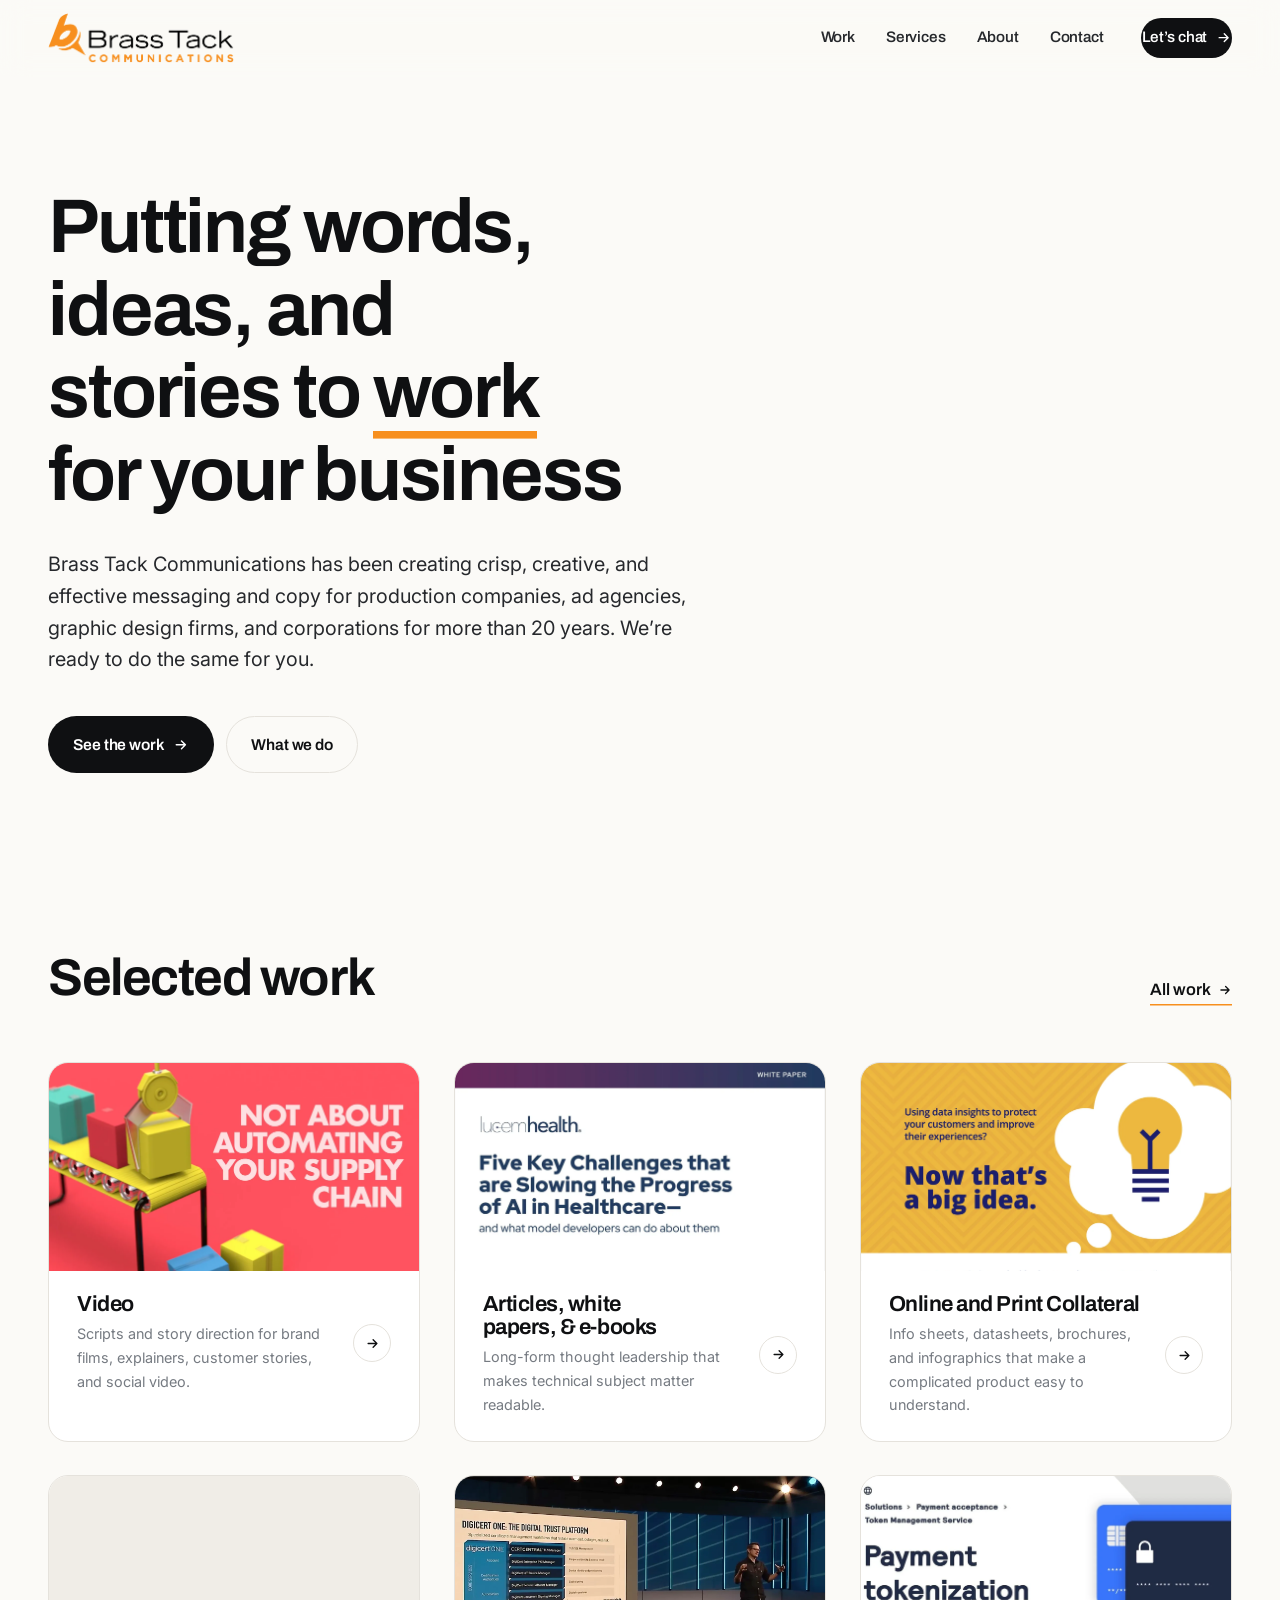
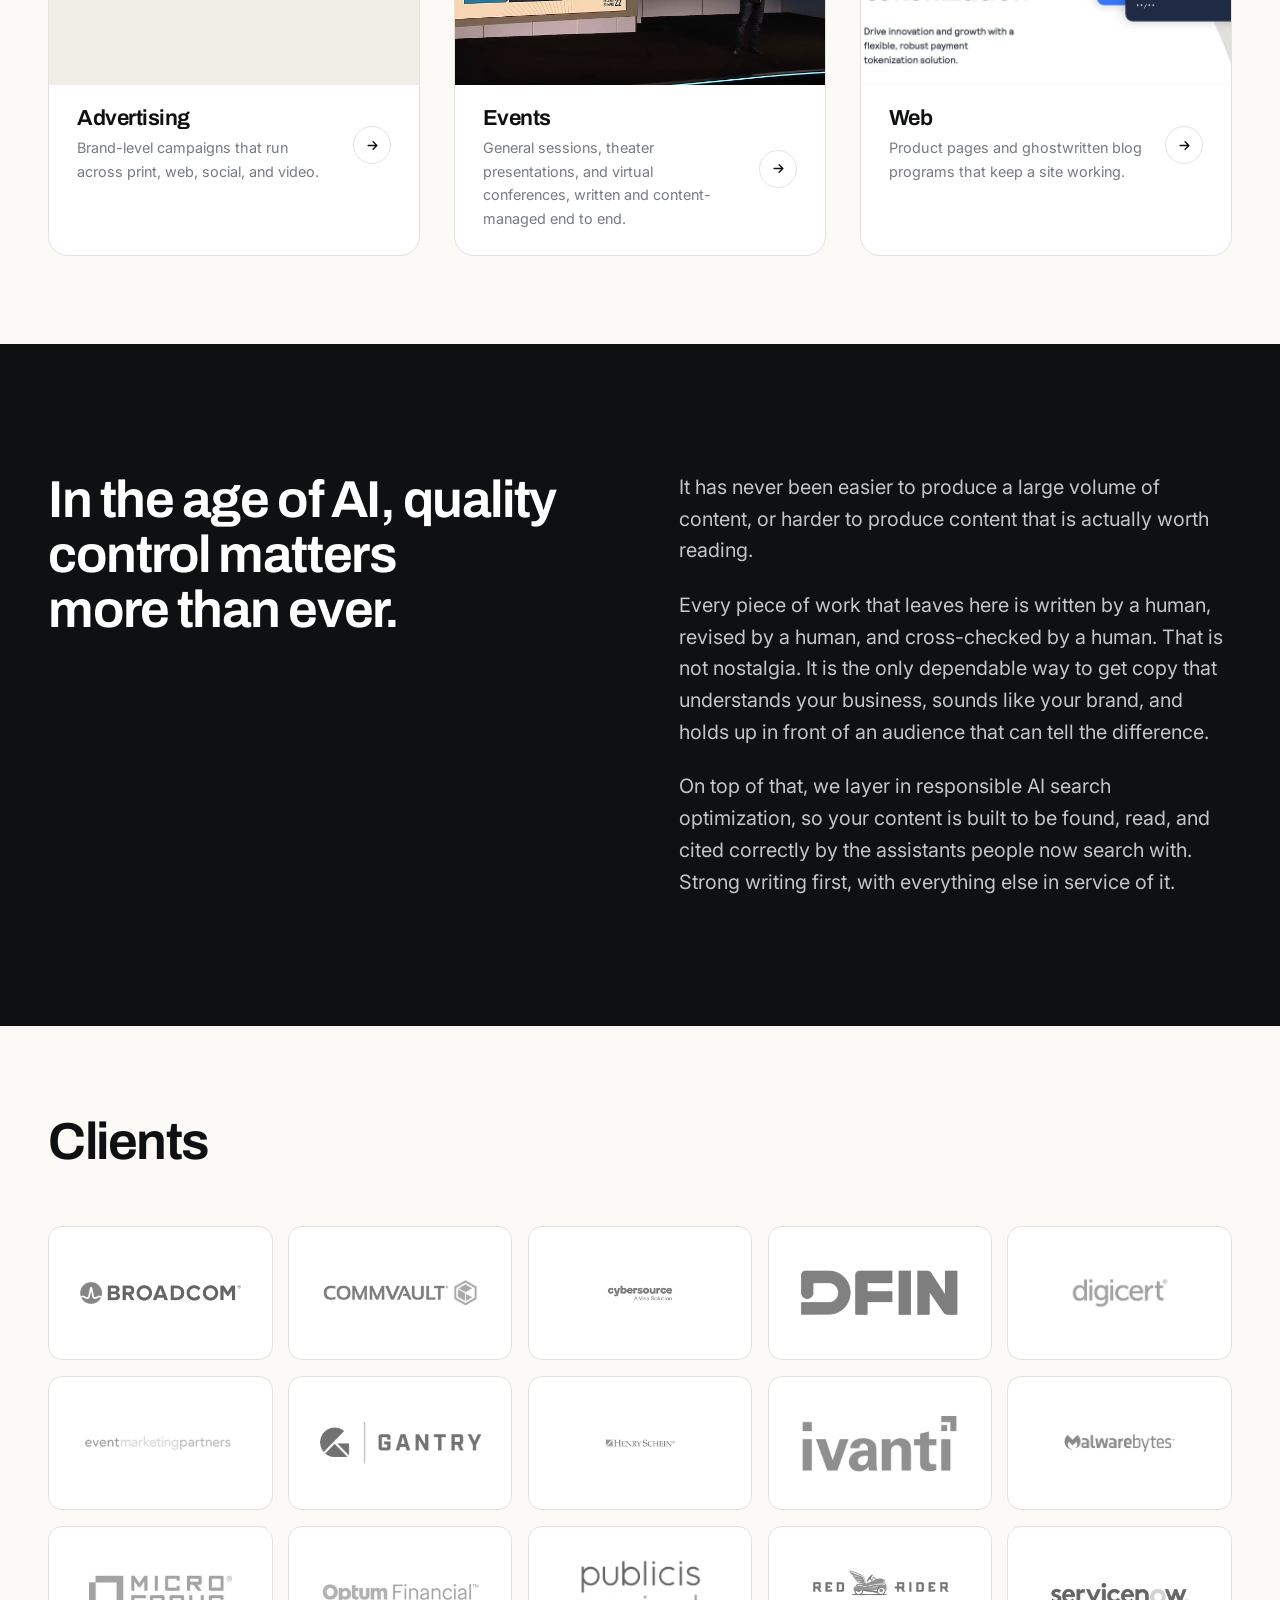
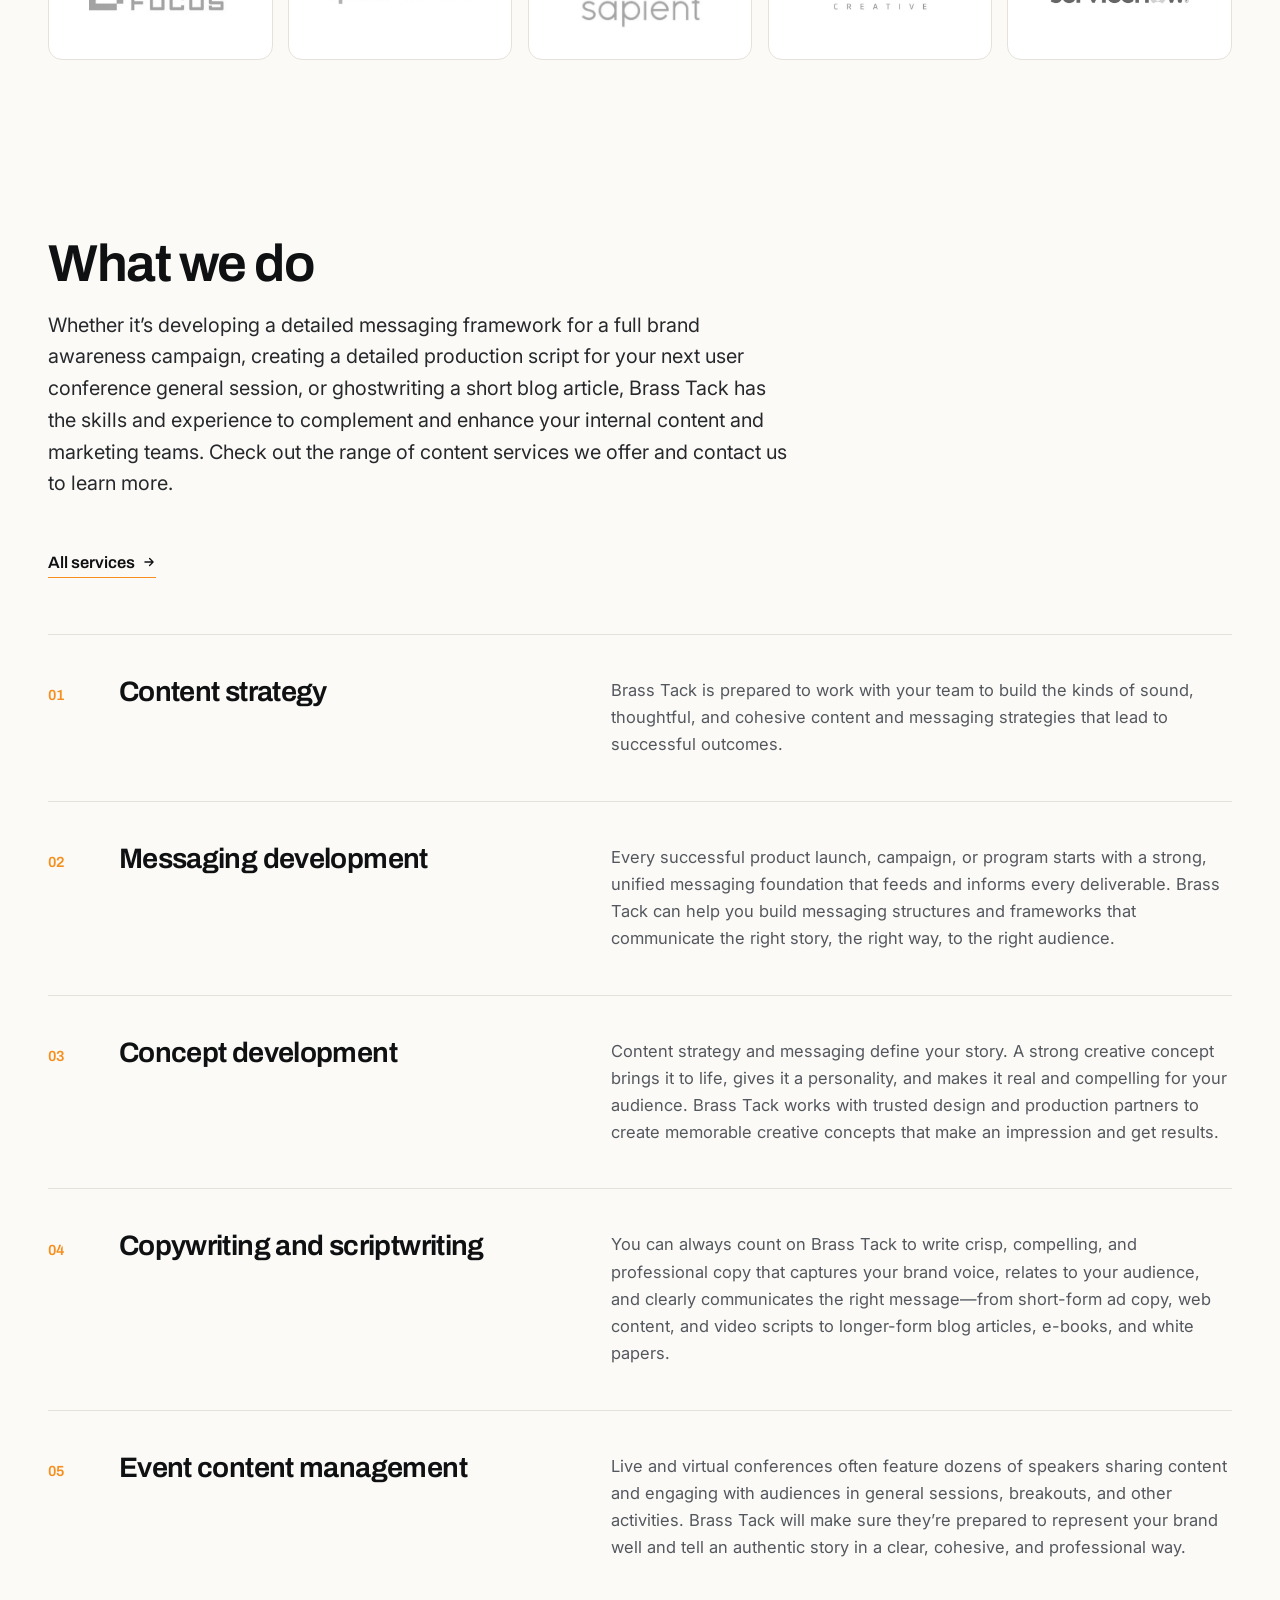
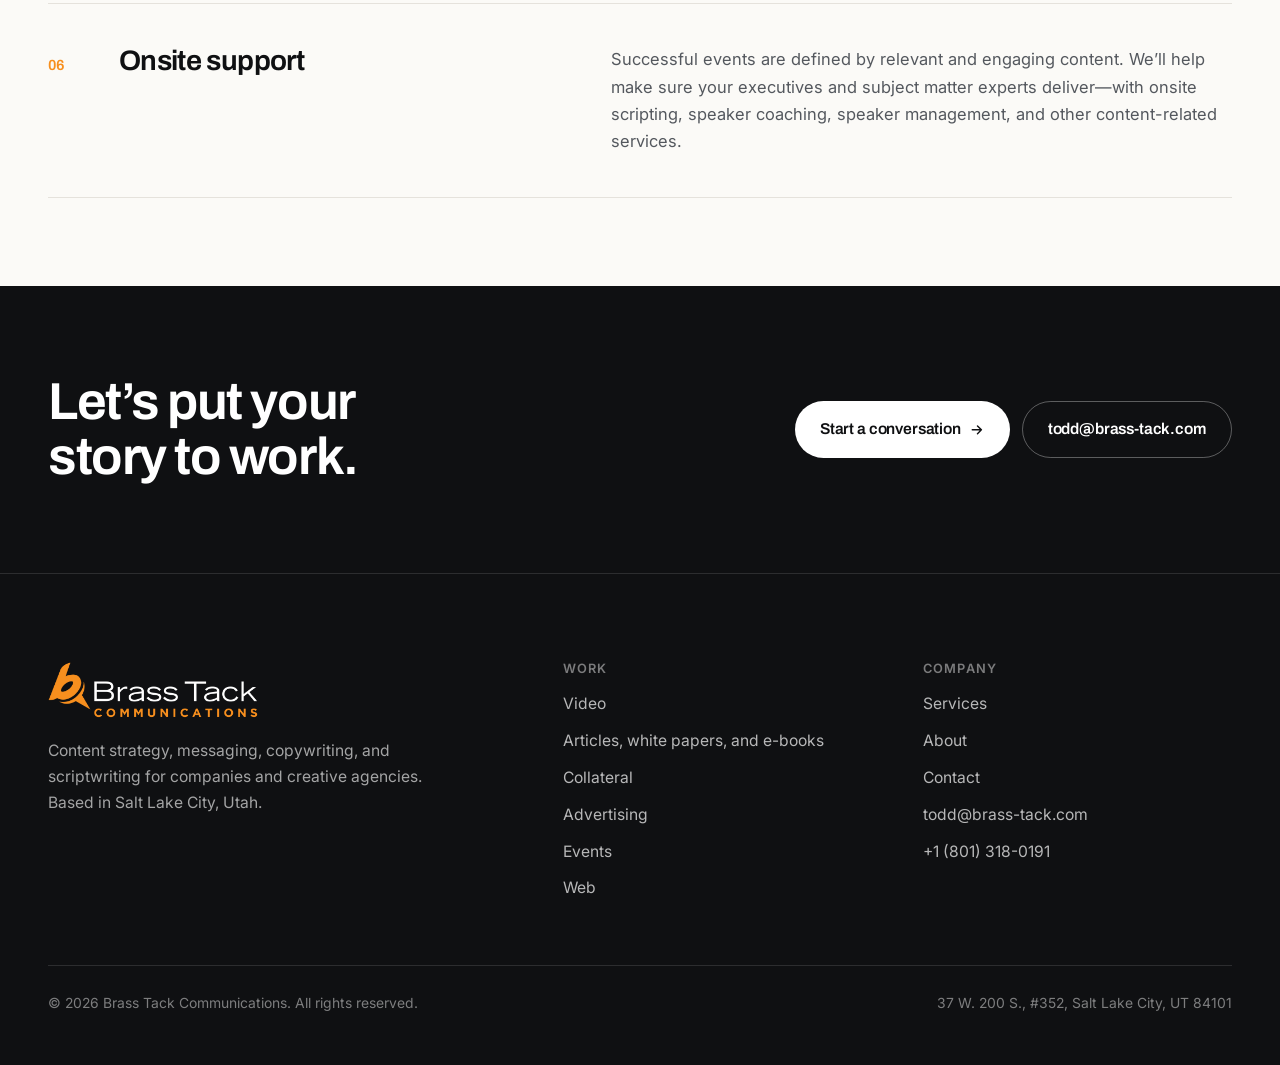
==== commit cbc13aaf: "Reframe the AI section, fix the Lucidworks typo, add live links - New statement section: "In the age" ====
--- a/index.html
+++ b/index.html
@@ -157,11 +157,11 @@
 <section class="section band-dark" aria-labelledby="ai-h">
   <div class="wrap-wide">
     <div class="statement-grid">
-      <h2 id="ai-h" class="reveal">Anyone can generate words. Not everyone can tell your story.</h2>
+      <h2 id="ai-h" class="reveal">In the age of AI, quality control matters more than ever.</h2>
       <div class="lead reveal">
         <p>It has never been easier to produce a large volume of content, or harder to produce content that is actually worth reading.</p>
-        <p>When everything starts to sound the same, the writing that stands out is the writing that understands your business, your audience, and the point you are actually trying to make. That takes judgment, real experience, and someone who asks good questions before writing a single line.</p>
-        <p>That is the work we have been doing since 2011, and it is the work we still do.</p>
+        <p>Every piece of work that leaves here is written by a human, revised by a human, and cross-checked by a human. That is not nostalgia. It is the only dependable way to get copy that understands your business, sounds like your brand, and holds up in front of an audience that can tell the difference.</p>
+        <p>On top of that, we layer in responsible AI search optimization, so your content is built to be found, read, and cited correctly by the assistants people now search with. Strong writing first, with everything else in service of it.</p>
       </div>
     </div>
   </div>
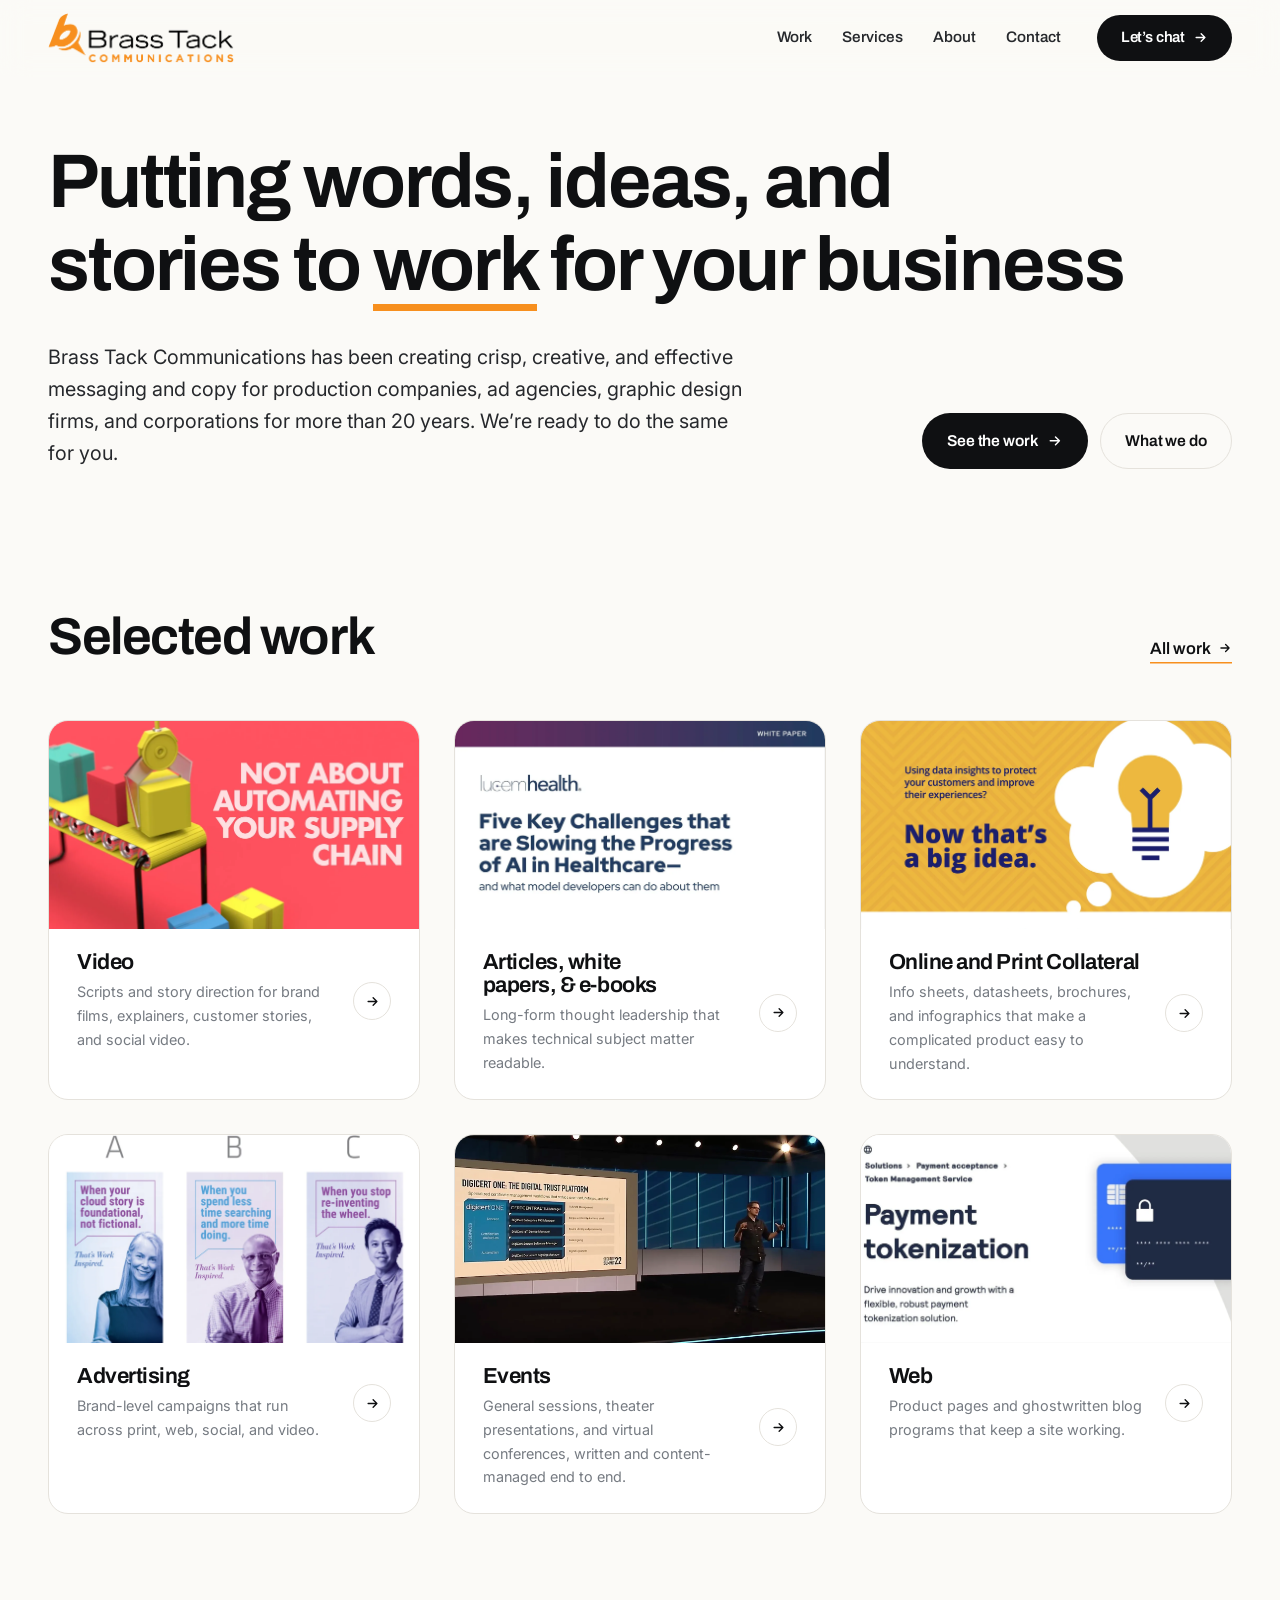
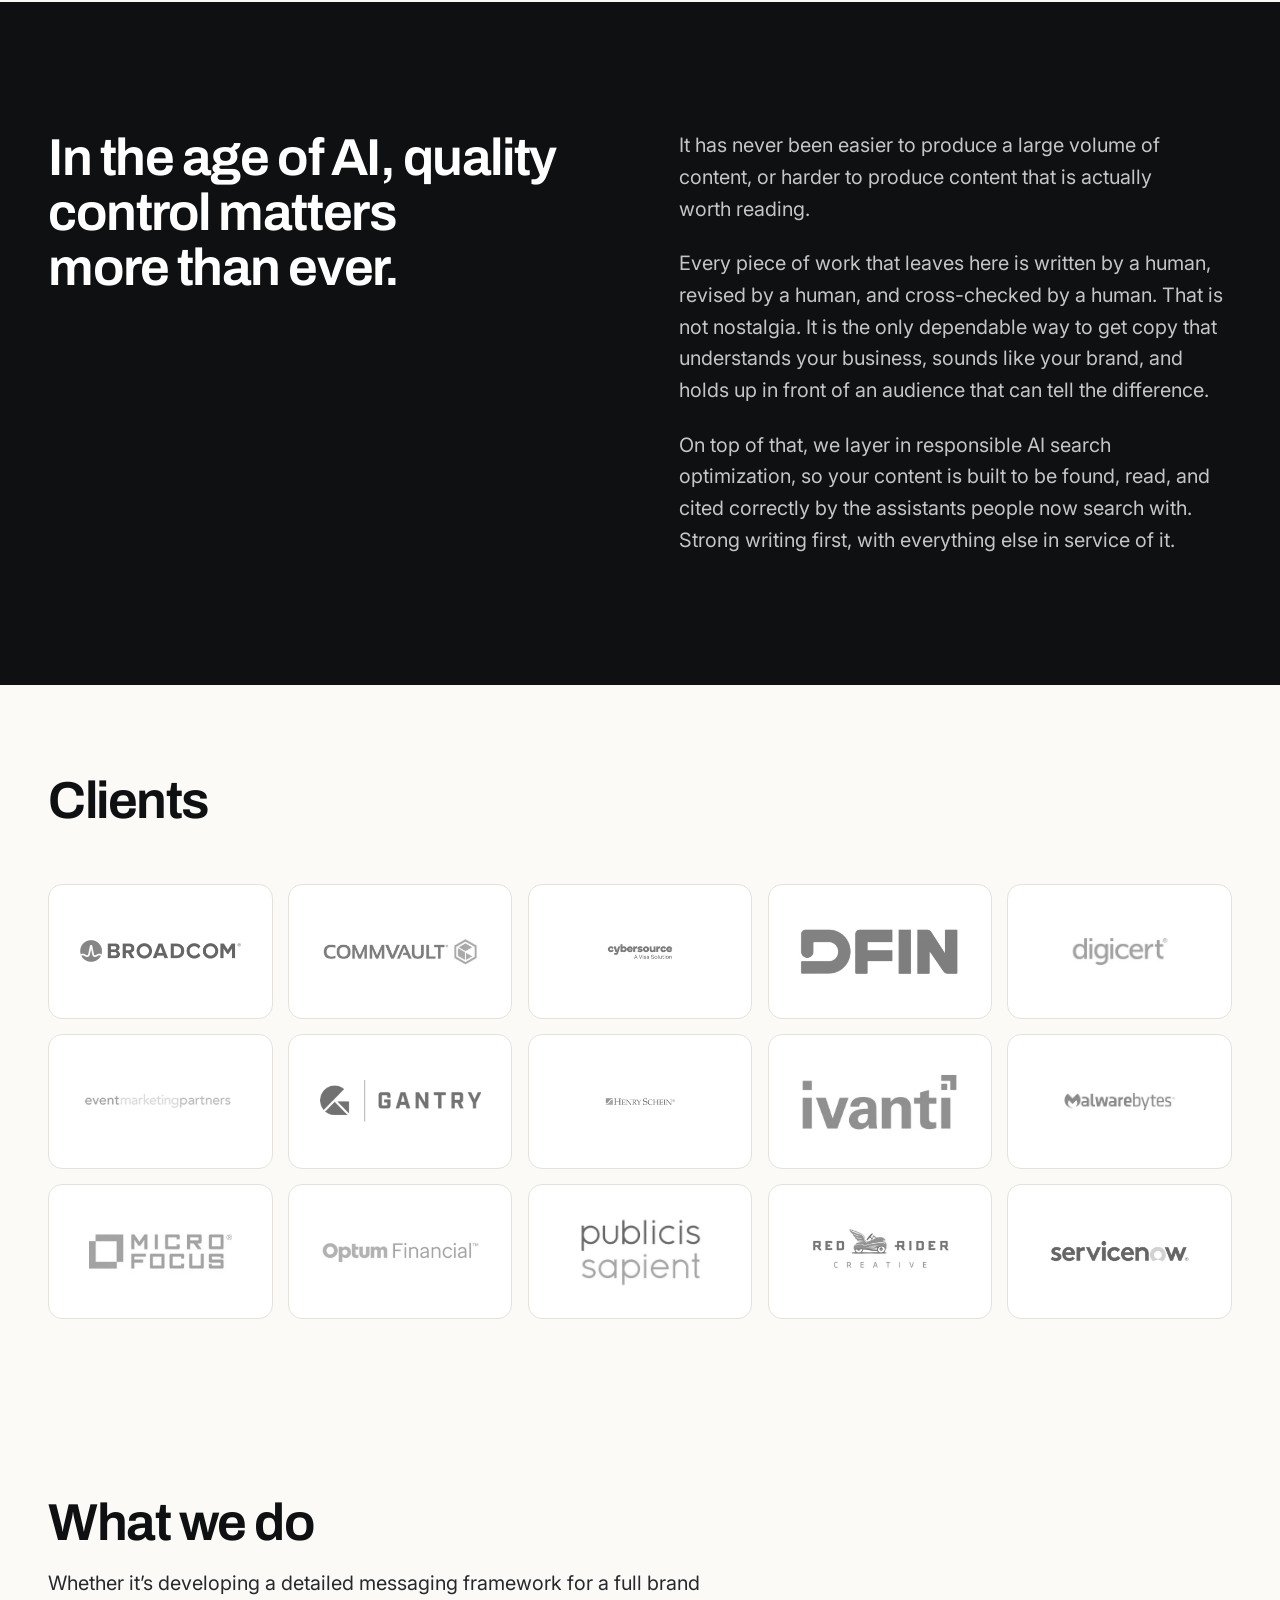
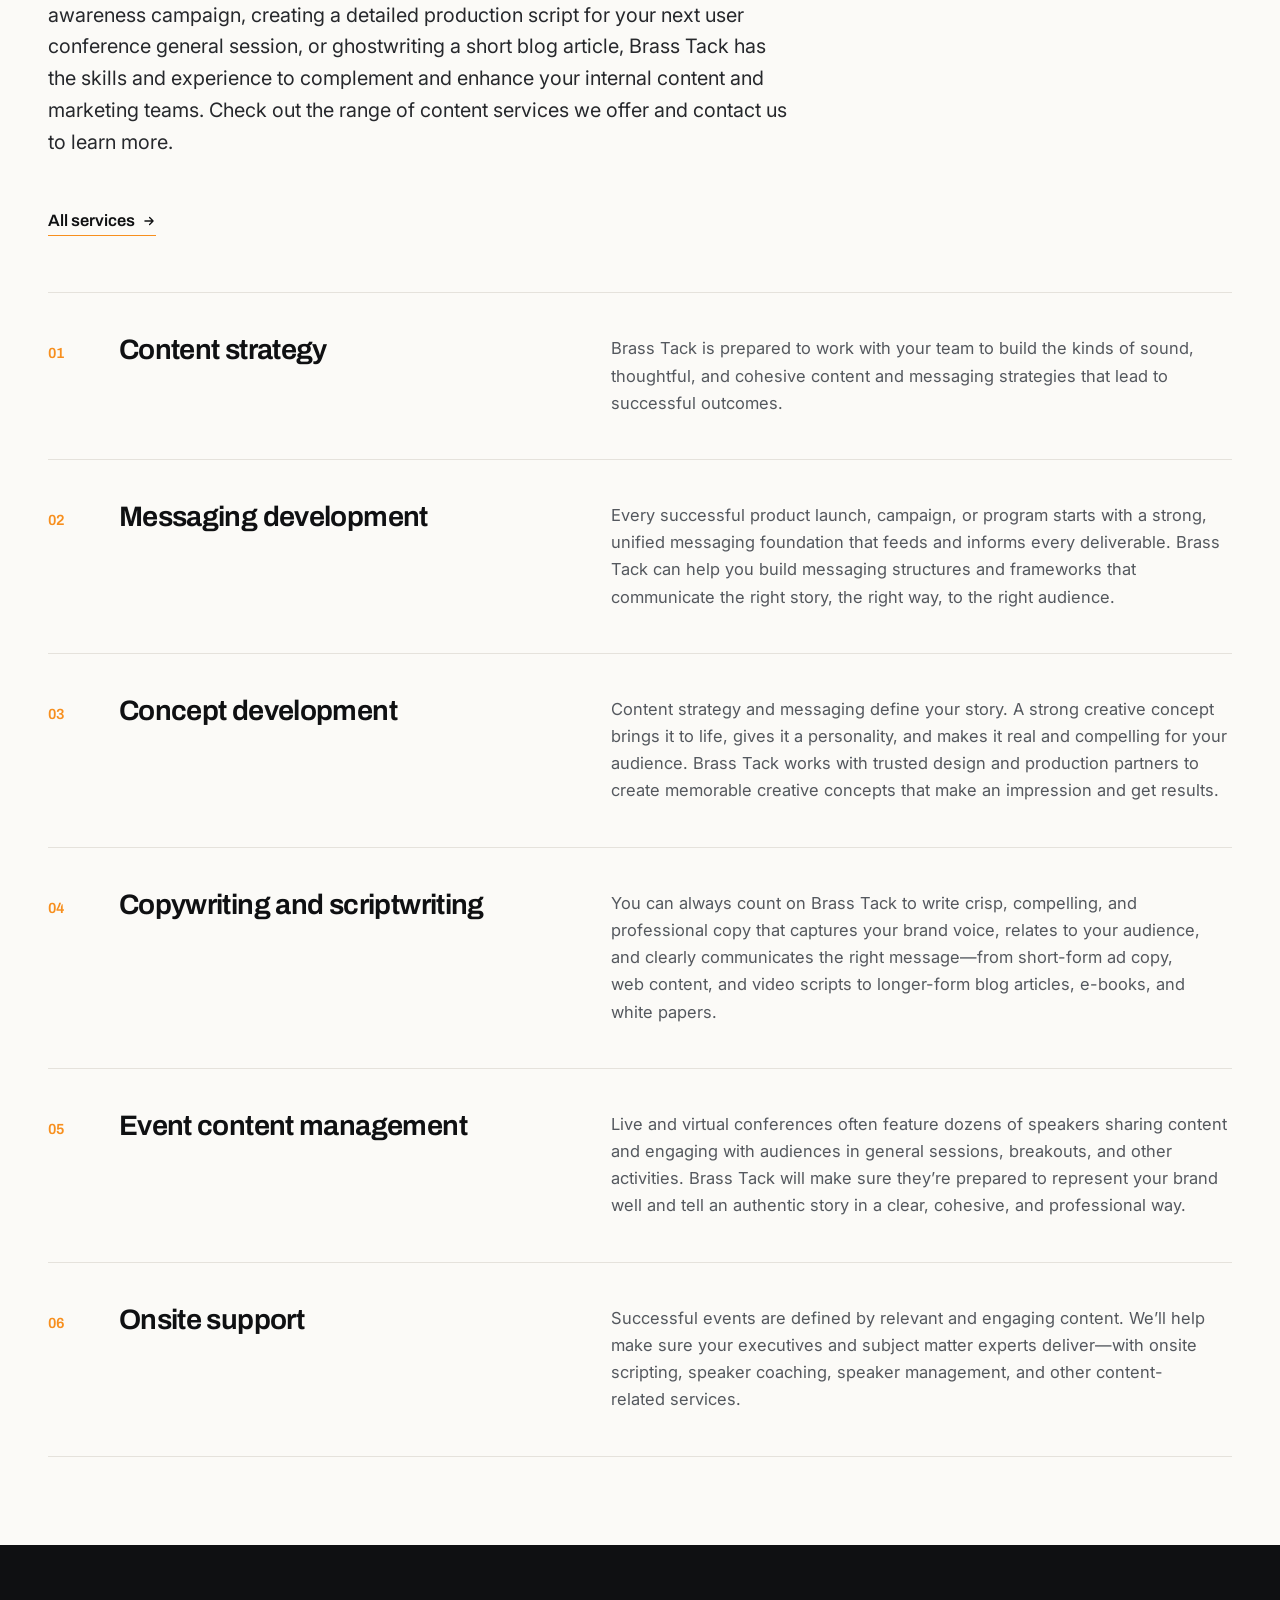
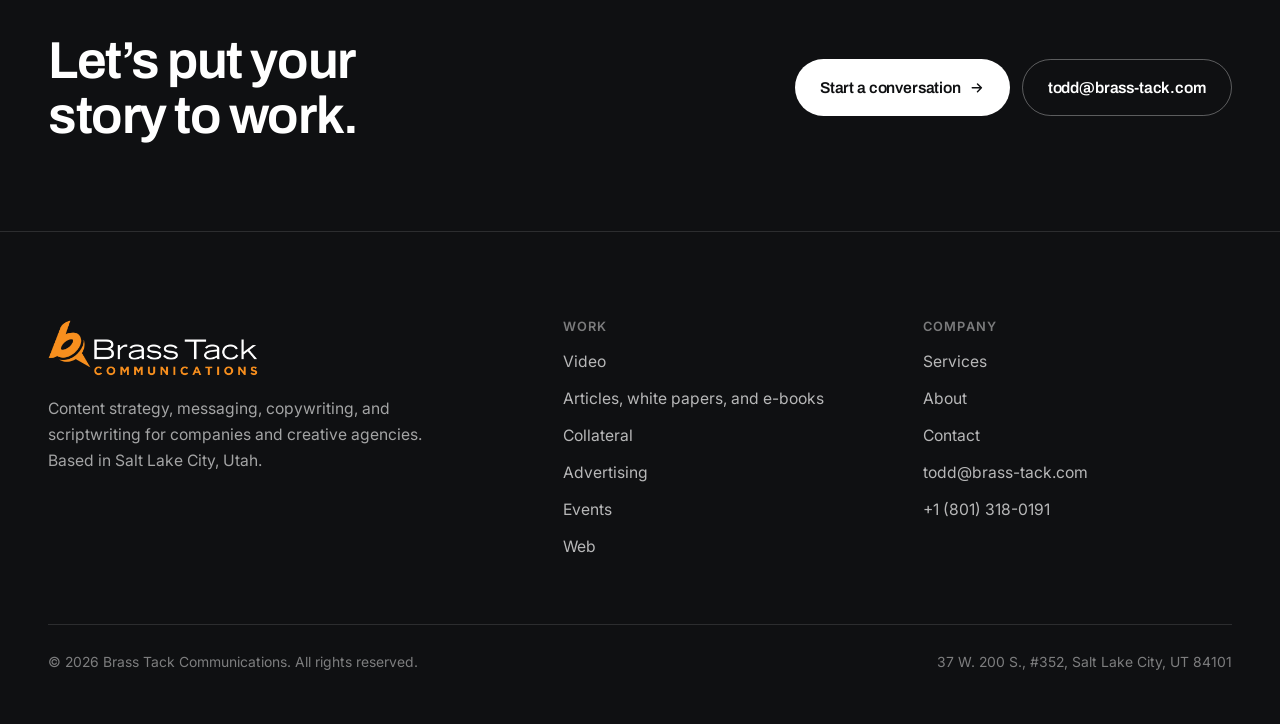
==== commit 27e958f0: "Fix hero layout and header button, add packages, improve mobile Hero: - Removed a stray `.hero-inner" ====
--- a/index.html
+++ b/index.html
@@ -53,12 +53,14 @@
 </header>
 <main id="main">
 <section class="hero">
-  <div class="wrap-wide hero-inner">
+  <div class="wrap-wide">
     <h1>Putting words, ideas, and stories to <span class="mark">work</span> for your business</h1>
-    <p class="lead">Brass Tack Communications has been creating crisp, creative, and effective messaging and copy for production companies, ad agencies, graphic design firms, and corporations for more than 20 years. We’re ready to do the same for you.</p>
-    <div class="hero-actions">
-      <a class="btn btn-primary" href="work.html">See the work <svg viewBox="0 0 24 24" fill="none" stroke="currentColor" stroke-width="2.2" stroke-linecap="round" stroke-linejoin="round" aria-hidden="true"><path d="M5 12h14M13 6l6 6-6 6"/></svg></a>
-      <a class="btn btn-ghost" href="services.html">What we do</a>
+    <div class="hero-foot">
+      <p class="lead">Brass Tack Communications has been creating crisp, creative, and effective messaging and copy for production companies, ad agencies, graphic design firms, and corporations for more than 20 years. We’re ready to do the same for you.</p>
+      <div class="hero-actions">
+        <a class="btn btn-primary" href="work.html">See the work <svg viewBox="0 0 24 24" fill="none" stroke="currentColor" stroke-width="2.2" stroke-linecap="round" stroke-linejoin="round" aria-hidden="true"><path d="M5 12h14M13 6l6 6-6 6"/></svg></a>
+        <a class="btn btn-ghost" href="services.html">What we do</a>
+      </div>
     </div>
   </div>
 </section>
--- a/assets/css/site.css
+++ b/assets/css/site.css
@@ -62,7 +62,7 @@
 h2{font-size:clamp(2rem,4.1vw,3.25rem)}
 h3{font-size:clamp(1.4rem,2.2vw,1.9rem);letter-spacing:-.022em}
 h4{font-size:clamp(1.15rem,1.5vw,1.35rem);letter-spacing:-.015em;line-height:1.2}
-p{margin:0 0 1.15em}
+p{margin:0 0 1.15em;text-wrap:pretty}
 p:last-child{margin-bottom:0}
 
 a{color:inherit}
@@ -84,6 +84,7 @@
   line-height:1.6;
   color:var(--ink-2);
   max-width:62ch;
+  text-wrap:pretty;
 }
 .measure{max-width:66ch}
 .center{text-align:center;margin-inline:auto}
@@ -167,8 +168,12 @@
 .nav a:hover::after,.nav a[aria-current="page"]::after{transform:scaleX(1)}
 .nav a[aria-current="page"]{color:var(--ink)}
 .header-cta{margin-left:6px}
-/* the .nav a rule above is more specific than .btn-*, so restate it here */
-.nav a.btn{color:#fff}
+/* `.nav a` (0,2,1) outranks `.btn` (0,1,0), so it silently steals padding,
+   colour and font-size from the header button. Restate them here. */
+.nav a.btn{
+  padding:.86em 1.5em;font-size:.94rem;font-weight:600;color:#fff;
+  letter-spacing:-.01em;line-height:1.15;
+}
 .nav a.btn::after{display:none}
 .nav a.btn-primary{background:var(--ink);color:#fff}
 .nav a.btn-primary:hover{background:var(--brass);color:#fff}
@@ -206,12 +211,19 @@
 }
 
 /* ---------- hero ---------- */
-.hero{padding-block:clamp(56px,8.5vw,110px) clamp(48px,7vw,92px);position:relative;overflow:hidden}
-.hero-inner{position:relative;z-index:1;max-width:20ch}
-.hero h1{max-width:15ch}
-.hero .lead{margin-top:clamp(22px,2.6vw,32px);max-width:56ch}
-.hero-actions{display:flex;flex-wrap:wrap;gap:12px;margin-top:clamp(28px,3.4vw,40px)}
-.hero-inner{max-width:none}
+.hero{padding-block:clamp(38px,5vw,76px) clamp(32px,4vw,58px);position:relative}
+.hero h1{max-width:30ch}
+/* lead and buttons sit side by side so the hero stays short and reads wide */
+.hero-foot{
+  display:grid;grid-template-columns:minmax(0,1fr) auto;
+  gap:clamp(22px,3.5vw,56px);align-items:end;
+  margin-top:clamp(24px,2.8vw,40px);
+}
+.hero-foot .lead{max-width:60ch;margin:0}
+.hero-actions{display:flex;flex-wrap:wrap;gap:12px;margin:0}
+@media (max-width:900px){
+  .hero-foot{grid-template-columns:1fr;align-items:start;gap:26px}
+}
 .mark{
   /* sits clear of descenders (g, y, p) rather than striking through them */
   background-image:linear-gradient(var(--brass),var(--brass));
@@ -409,6 +421,7 @@
 .pager .ttl{font-family:var(--font-display);font-weight:600;font-size:1.22rem;letter-spacing:-.02em;line-height:1.2}
 .pager .next{text-align:right}
 .pager .next:only-child{grid-column:2}
+.pager-all{text-align:center;margin-top:clamp(22px,2.4vw,30px)}
 @media (max-width:640px){.pager .next{text-align:left}.pager .next:only-child{grid-column:1}}
 
 /* ---------- about value cards ---------- */
@@ -508,3 +521,57 @@
   position:absolute;width:1px;height:1px;padding:0;margin:-1px;
   overflow:hidden;clip:rect(0,0,0,0);white-space:nowrap;border:0;
 }
+
+/* ---------- packages / offerings ---------- */
+.pkg-grid{
+  /* fixed 3-up so 6 packages land as two clean rows, not 4 + 2 */
+  display:grid;gap:clamp(16px,2vw,24px);
+  grid-template-columns:repeat(3,minmax(0,1fr));
+}
+@media (max-width:980px){.pkg-grid{grid-template-columns:repeat(2,minmax(0,1fr))}}
+@media (max-width:620px){.pkg-grid{grid-template-columns:1fr}}
+.pkg-card{
+  display:flex;flex-direction:column;
+  background:var(--white);border:1px solid var(--line);border-radius:var(--r-lg);
+  padding:clamp(24px,2.6vw,32px);
+  transition:border-color .3s var(--ease),box-shadow .3s var(--ease),transform .3s var(--ease);
+}
+.pkg-card:hover{border-color:transparent;box-shadow:var(--shadow);transform:translateY(-3px)}
+.pkg-card h3{font-size:clamp(1.15rem,1.5vw,1.35rem);margin-bottom:.6em}
+.pkg-card p{color:var(--ink-3);font-size:.99rem;margin:0 0 24px}
+.pkg-price{
+  margin-top:auto;padding-top:16px;border-top:1px solid var(--line-2);
+  font-family:var(--font-display);font-weight:600;font-size:.88rem;
+  letter-spacing:-.005em;color:var(--brass-deep);
+}
+/* the websites block sits on white so it reads as its own offering */
+.band-alt{background:var(--white);border-block:1px solid var(--line)}
+.band-alt .pkg-card{background:var(--paper)}
+
+/* ---------- touch targets ----------
+   Phones and tablets: grow the hit area of small links to ~44px without
+   changing how anything looks. Apple's minimum is 44x44, Android's 48x48. */
+@media (max-width:900px){
+  .nav-toggle{padding:13px 12px;margin-right:-12px}
+
+  /* footer link lists: real padding instead of a flex gap */
+  .footer-col ul{gap:0}
+  .footer-col a{display:inline-block;padding-block:11px}
+  .footer-brand a{display:inline-block}
+
+  /* inline "All work" / "View the full brochure" style links keep their
+     look but get an invisible expanded tap area */
+  .tlink{position:relative}
+  .tlink::before{content:"";position:absolute;inset:-12px -8px}
+
+  /* breadcrumbs */
+  .crumbs{gap:10px}
+  .crumbs a{display:inline-block;padding-block:10px}
+  .crumbs li:not(:last-child)::after{margin-left:10px}
+
+  /* "Back to all work" sits on its own line, give it room */
+  .pager-all .tlink::before{inset:-14px -12px}
+
+  /* contact page email / phone */
+  .contact-list a{display:inline-block;padding-block:10px}
+}
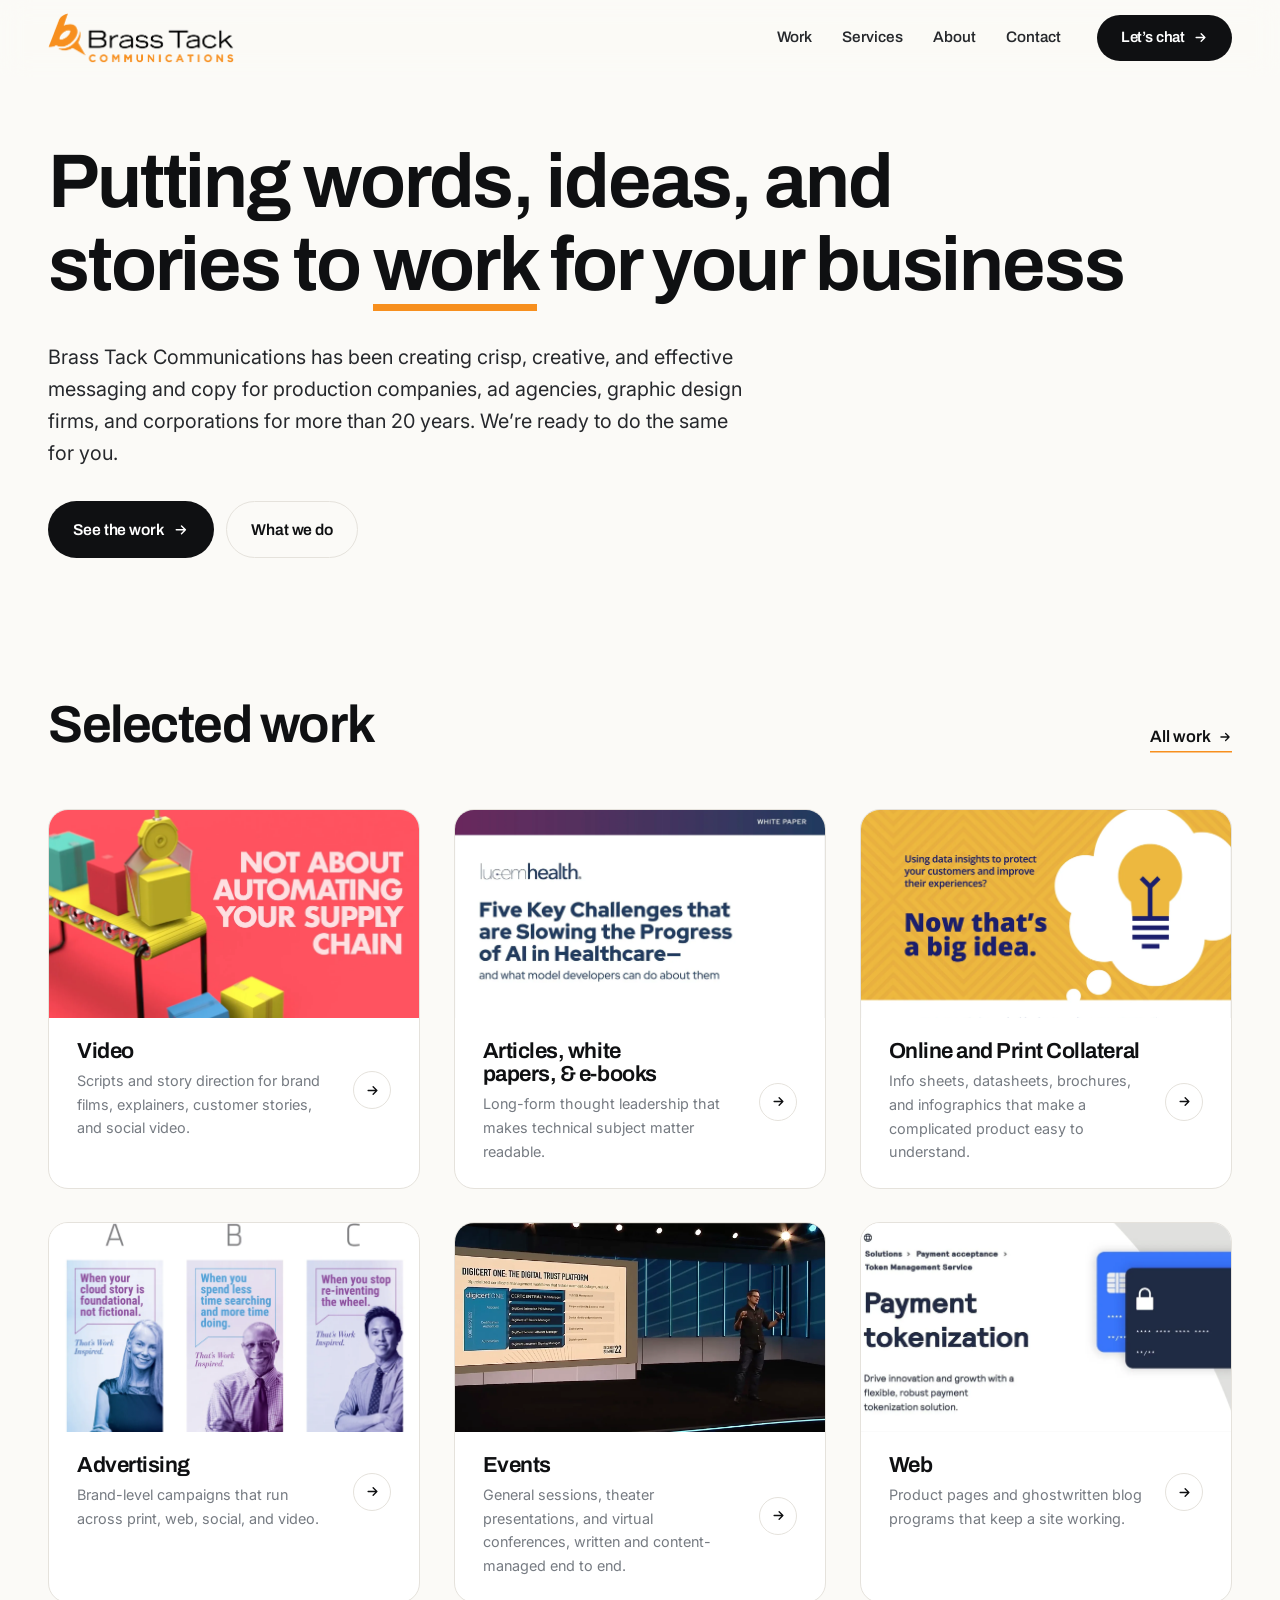
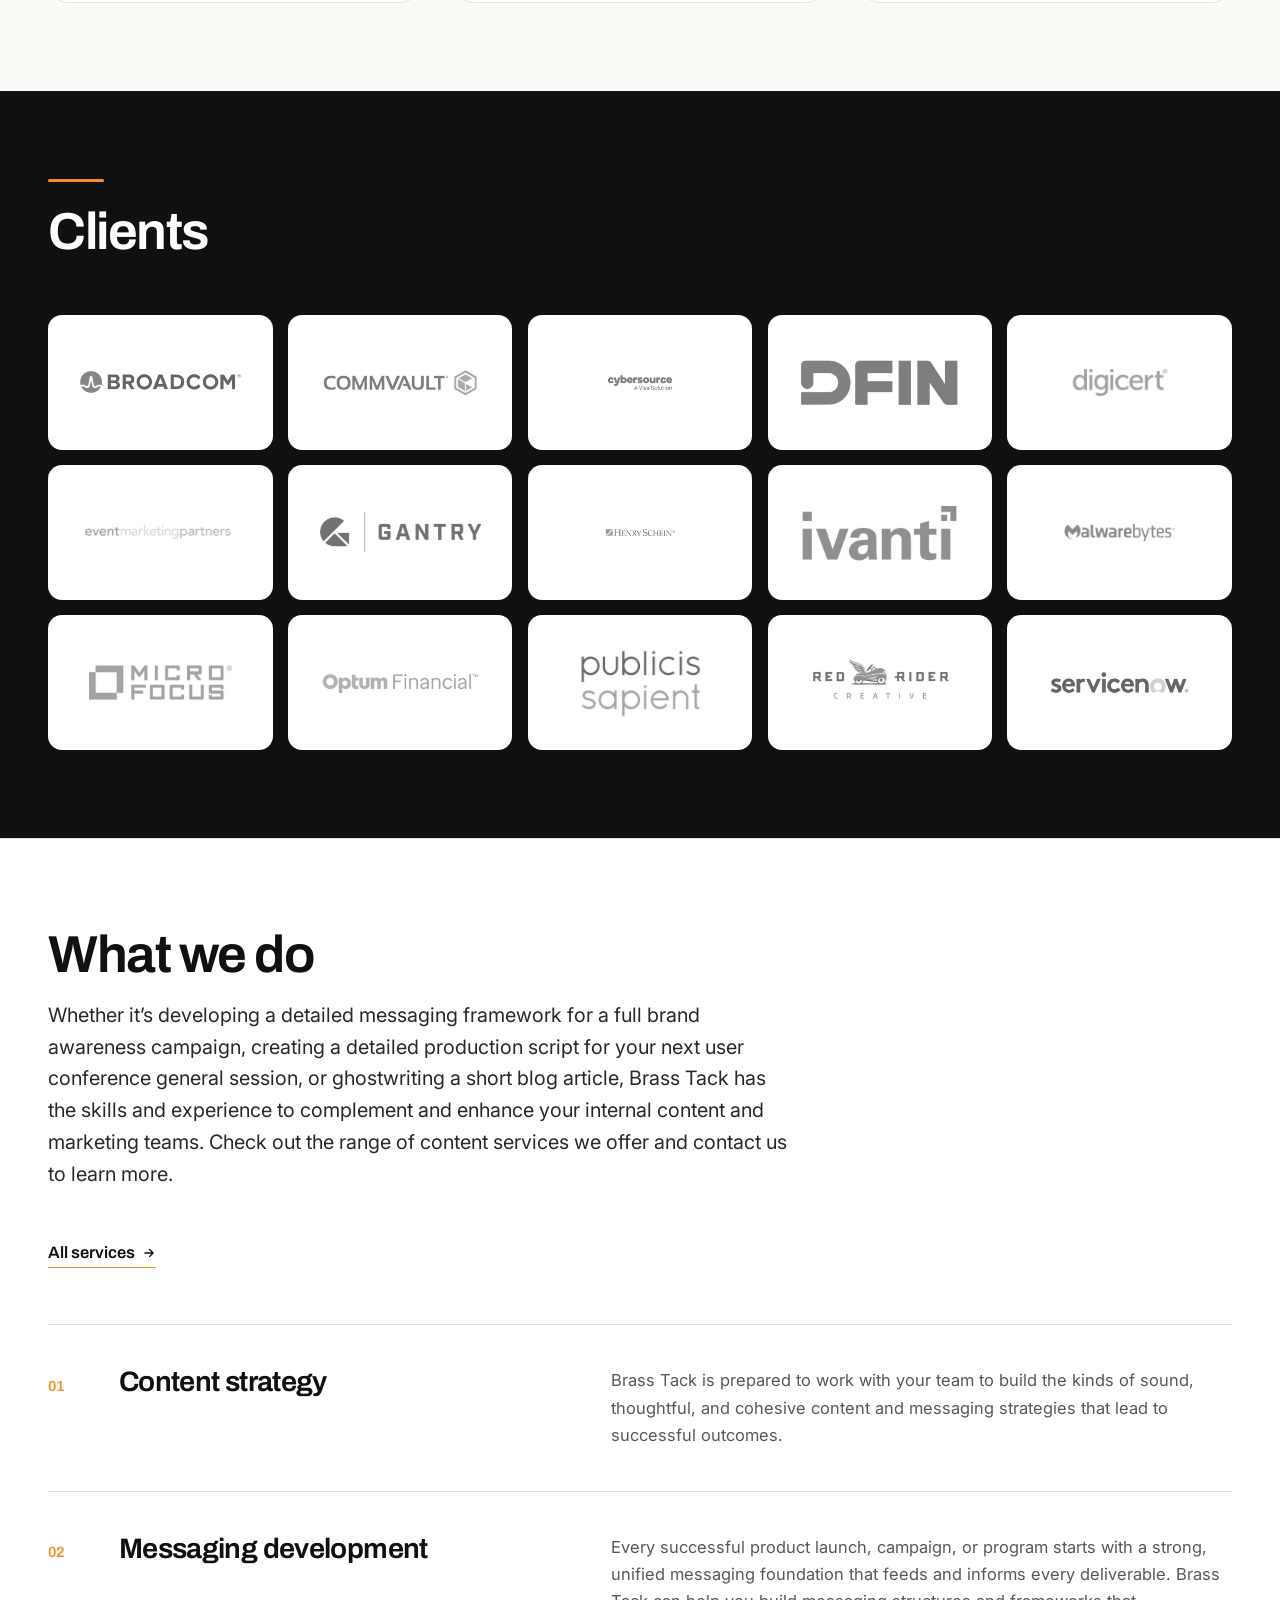
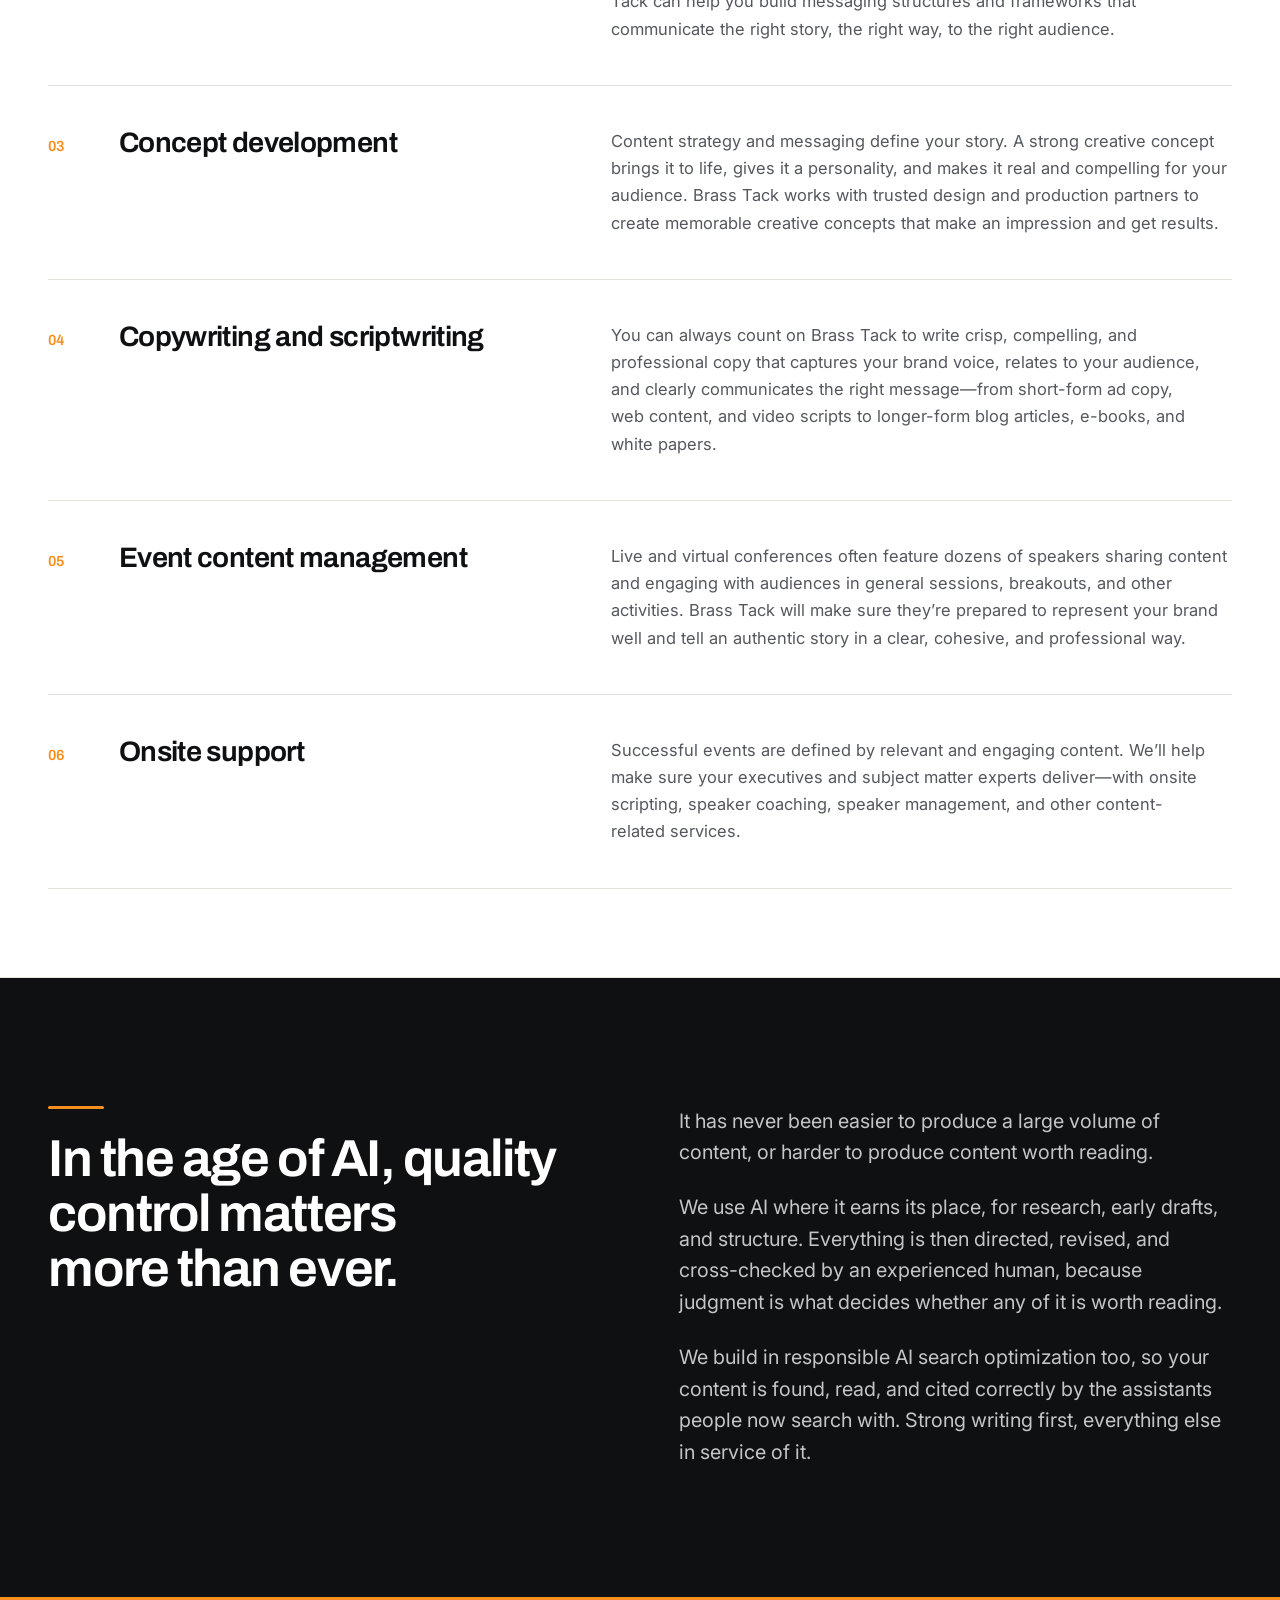
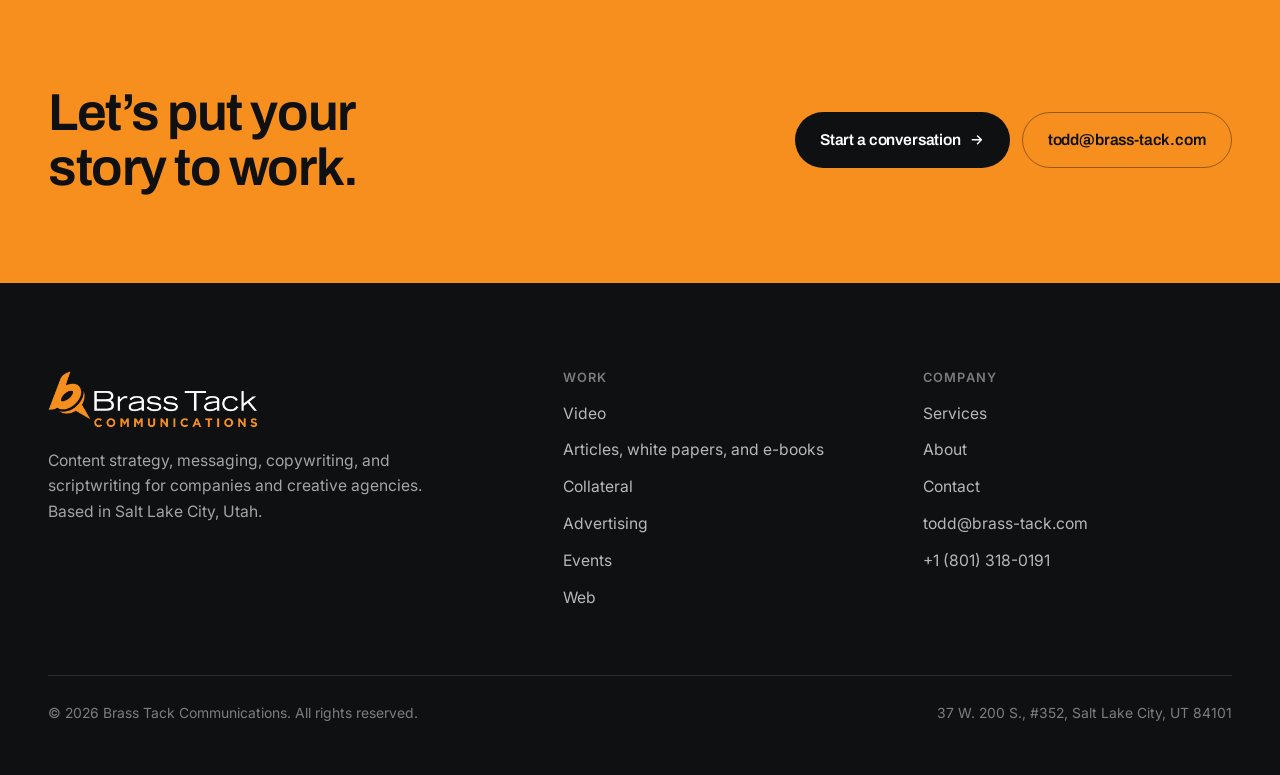
==== commit 46c92b60: "Restructure services, reorder home, trim AI copy, add brass accents Hero: - Buttons sit under the pa" ====
--- a/index.html
+++ b/index.html
@@ -156,23 +156,10 @@
   </div>
 </section>
 
-<section class="section band-dark" aria-labelledby="ai-h">
-  <div class="wrap-wide">
-    <div class="statement-grid">
-      <h2 id="ai-h" class="reveal">In the age of AI, quality control matters more than ever.</h2>
-      <div class="lead reveal">
-        <p>It has never been easier to produce a large volume of content, or harder to produce content that is actually worth reading.</p>
-        <p>Every piece of work that leaves here is written by a human, revised by a human, and cross-checked by a human. That is not nostalgia. It is the only dependable way to get copy that understands your business, sounds like your brand, and holds up in front of an audience that can tell the difference.</p>
-        <p>On top of that, we layer in responsible AI search optimization, so your content is built to be found, read, and cited correctly by the assistants people now search with. Strong writing first, with everything else in service of it.</p>
-      </div>
-    </div>
-  </div>
-</section>
-
-<section class="section-tight" aria-labelledby="clients-h">
+<section class="section-tight band-dark" aria-labelledby="clients-h">
   <div class="wrap-wide">
     <div class="sec-head">
-      <div class="sec-head-stack"><h2 id="clients-h">Clients</h2></div>
+      <div class="sec-head-stack"><span class="brass-rule" aria-hidden="true"></span><h2 id="clients-h">Clients</h2></div>
     </div>
     <div class="logo-wall reveal">
       <div class="logo-cell"><img src="assets/logos/broadcom.webp" alt="Broadcom logo" width="560" height="336" loading="lazy" decoding="async"></div>
@@ -194,7 +181,7 @@
   </div>
 </section>
 
-<section class="section-tight" aria-labelledby="svc-h">
+<section class="section-tight band-alt" aria-labelledby="svc-h">
   <div class="wrap-wide">
     <div class="sec-head sec-head-col">
       <h2 id="svc-h">What we do</h2>
@@ -242,12 +229,25 @@
   </div>
 </section>
 
-<section class="section-tight band-dark cta-band">
+<section class="section band-dark" aria-labelledby="ai-h">
+  <div class="wrap-wide">
+    <div class="statement-grid">
+      <div class="reveal"><span class="brass-rule" aria-hidden="true"></span><h2 id="ai-h">In the age of AI, quality control matters more than ever.</h2></div>
+      <div class="lead reveal">
+        <p>It has never been easier to produce a large volume of content, or harder to produce content worth reading.</p>
+        <p>We use AI where it earns its place, for research, early drafts, and structure. Everything is then directed, revised, and cross-checked by an experienced human, because judgment is what decides whether any of it is worth reading.</p>
+        <p>We build in responsible AI search optimization too, so your content is found, read, and cited correctly by the assistants people now search with. Strong writing first, everything else in service of it.</p>
+      </div>
+    </div>
+  </div>
+</section>
+
+<section class="section-tight cta-band">
   <div class="wrap-wide cta-inner">
     <h2>Let&rsquo;s put your story to work.</h2>
     <div class="cta-actions">
-      <a class="btn btn-on-dark" href="contact.html">Start a conversation <svg viewBox="0 0 24 24" fill="none" stroke="currentColor" stroke-width="2.2" stroke-linecap="round" stroke-linejoin="round" aria-hidden="true"><path d="M5 12h14M13 6l6 6-6 6"/></svg></a>
-      <a class="btn btn-outline-dark" href="mailto:todd@brass-tack.com">todd@brass-tack.com</a>
+      <a class="btn btn-on-brass" href="contact.html">Start a conversation <svg viewBox="0 0 24 24" fill="none" stroke="currentColor" stroke-width="2.2" stroke-linecap="round" stroke-linejoin="round" aria-hidden="true"><path d="M5 12h14M13 6l6 6-6 6"/></svg></a>
+      <a class="btn btn-outline-brass" href="mailto:todd@brass-tack.com">todd@brass-tack.com</a>
     </div>
   </div>
 </section>
--- a/assets/css/site.css
+++ b/assets/css/site.css
@@ -213,16 +213,12 @@
 /* ---------- hero ---------- */
 .hero{padding-block:clamp(38px,5vw,76px) clamp(32px,4vw,58px);position:relative}
 .hero h1{max-width:30ch}
-/* lead and buttons sit side by side so the hero stays short and reads wide */
-.hero-foot{
-  display:grid;grid-template-columns:minmax(0,1fr) auto;
-  gap:clamp(22px,3.5vw,56px);align-items:end;
-  margin-top:clamp(24px,2.8vw,40px);
-}
-.hero-foot .lead{max-width:60ch;margin:0}
-.hero-actions{display:flex;flex-wrap:wrap;gap:12px;margin:0}
-@media (max-width:900px){
-  .hero-foot{grid-template-columns:1fr;align-items:start;gap:26px}
+/* buttons sit under the paragraph, the conventional reading order */
+.hero-foot{margin-top:clamp(24px,2.8vw,40px)}
+.hero-foot .lead{max-width:62ch;margin:0}
+.hero-actions{
+  display:flex;flex-wrap:wrap;gap:12px;
+  margin-top:clamp(24px,2.6vw,32px);
 }
 .mark{
   /* sits clear of descenders (g, y, p) rather than striking through them */
@@ -238,6 +234,10 @@
 }
 .sec-head .lead{margin-top:18px}
 .sec-head-stack{max-width:60ch}
+.brass-rule{
+  display:block;width:56px;height:3px;border-radius:2px;
+  background:var(--brass);margin-bottom:22px;
+}
 .sec-head-col{display:block}
 .sec-head-col .lead{margin-top:18px}
 .sec-head-col .tlink{margin-top:26px}
@@ -307,6 +307,9 @@
   transition:filter .35s var(--ease),opacity .35s var(--ease);
 }
 .logo-cell:hover{border-color:transparent;box-shadow:var(--shadow);transform:translateY(-2px)}
+/* on the dark band the hairline border just muddies the white cards */
+.band-dark .logo-cell{border-color:transparent}
+.band-dark .logo-cell:hover{box-shadow:0 8px 30px rgba(0,0,0,.45)}
 .logo-cell:hover img{filter:none;opacity:1}
 
 /* ---------- numbered service list ---------- */
@@ -471,7 +474,12 @@
 .faq .faq-a{padding:0 clamp(30px,6vw,90px) clamp(24px,2.8vw,32px) 0;color:var(--ink-3);max-width:76ch}
 
 /* ---------- CTA band ---------- */
-.cta-band{background:var(--ink);color:#fff;border-bottom:1px solid rgba(255,255,255,.12)}
+.cta-band{background:var(--brass);color:var(--ink)}
+.cta-band h2{color:var(--ink)}
+.btn-on-brass{background:var(--ink);color:#fff}
+.btn-on-brass:hover{background:#fff;color:var(--ink);transform:translateY(-1px)}
+.btn-outline-brass{border-color:rgba(15,16,18,.42);color:var(--ink)}
+.btn-outline-brass:hover{background:var(--ink);color:#fff;border-color:var(--ink)}
 .cta-inner{
   display:flex;align-items:center;justify-content:space-between;gap:clamp(24px,4vw,60px);flex-wrap:wrap;
 }
@@ -522,14 +530,47 @@
   overflow:hidden;clip:rect(0,0,0,0);white-space:nowrap;border:0;
 }
 
-/* ---------- packages / offerings ---------- */
-.pkg-grid{
-  /* fixed 3-up so 6 packages land as two clean rows, not 4 + 2 */
+/* ---------- offerings: two axes, two treatments ----------
+   Capability cards are text-only with a disclosure; deliverable cards carry a
+   real portfolio image. Same 3-up rhythm, deliberately different weight. */
+.offer-grid{
   display:grid;gap:clamp(16px,2vw,24px);
   grid-template-columns:repeat(3,minmax(0,1fr));
 }
-@media (max-width:980px){.pkg-grid{grid-template-columns:repeat(2,minmax(0,1fr))}}
-@media (max-width:620px){.pkg-grid{grid-template-columns:1fr}}
+@media (max-width:980px){.offer-grid{grid-template-columns:repeat(2,minmax(0,1fr))}}
+@media (max-width:620px){.offer-grid{grid-template-columns:1fr}}
+
+/* -- capability card (the six verbatim services) -- */
+.cap-card{
+  display:flex;flex-direction:column;
+  background:transparent;border:1px solid var(--line);border-radius:var(--r-lg);
+  padding:clamp(22px,2.4vw,30px);
+  transition:border-color .3s var(--ease),background .3s var(--ease);
+}
+.cap-card:hover{border-color:var(--ink);background:var(--white)}
+.cap-num{
+  font-family:var(--font-display);font-weight:600;font-size:.82rem;
+  letter-spacing:.03em;color:var(--brass);margin-bottom:14px;
+}
+.cap-card h3{font-size:clamp(1.12rem,1.45vw,1.3rem);margin:0}
+.cap-card details{margin-top:auto;padding-top:18px}
+.cap-card summary{
+  list-style:none;cursor:pointer;display:inline-flex;align-items:center;gap:.4em;
+  font-family:var(--font-display);font-weight:600;font-size:.88rem;color:var(--ink-3);
+  transition:color .2s var(--ease);
+}
+.cap-card summary::-webkit-details-marker{display:none}
+.cap-card summary:hover{color:var(--brass-deep)}
+.cap-card summary svg{width:.8em;height:.8em;transition:transform .3s var(--ease)}
+.cap-card details[open] summary svg{transform:rotate(180deg)}
+.cap-card .lbl-less,.cap-card details[open] .lbl-more{display:none}
+.cap-card details[open] .lbl-less{display:inline}
+.cap-body{
+  margin:16px 0 0;padding-top:16px;border-top:1px solid var(--line);
+  color:var(--ink-3);font-size:.97rem;
+}
+
+/* -- deliverable card (image + price + link to the real work) -- */
 .pkg-card{
   display:flex;flex-direction:column;
   background:var(--white);border:1px solid var(--line);border-radius:var(--r-lg);
@@ -537,16 +578,36 @@
   transition:border-color .3s var(--ease),box-shadow .3s var(--ease),transform .3s var(--ease);
 }
 .pkg-card:hover{border-color:transparent;box-shadow:var(--shadow);transform:translateY(-3px)}
-.pkg-card h3{font-size:clamp(1.15rem,1.5vw,1.35rem);margin-bottom:.6em}
-.pkg-card p{color:var(--ink-3);font-size:.99rem;margin:0 0 24px}
+.pkg-card h3{font-size:clamp(1.12rem,1.45vw,1.3rem);margin-bottom:.6em}
+.pkg-card p{color:var(--ink-3);font-size:.97rem;margin:0}
+.pkg-card-media{padding:0;overflow:hidden}
+.pkg-thumb{display:block;aspect-ratio:16/9;overflow:hidden;background:var(--line-2)}
+.pkg-thumb img{width:100%;height:100%;object-fit:cover;transition:transform .7s var(--ease)}
+.pkg-card-media:hover .pkg-thumb img{transform:scale(1.04)}
+.pkg-body{display:flex;flex-direction:column;flex:1;padding:clamp(22px,2.4vw,28px)}
+.pkg-foot{
+  /* stacked, not space-between: long price lines wrapped inconsistently and
+     left the "See examples" link ragged from card to card */
+  margin-top:auto;padding-top:16px;border-top:1px solid var(--line-2);
+  display:flex;flex-direction:column;align-items:flex-start;gap:10px;
+}
 .pkg-price{
-  margin-top:auto;padding-top:16px;border-top:1px solid var(--line-2);
-  font-family:var(--font-display);font-weight:600;font-size:.88rem;
-  letter-spacing:-.005em;color:var(--brass-deep);
-}
+  font-family:var(--font-display);font-weight:600;font-size:.85rem;
+  letter-spacing:-.005em;color:var(--brass-deep);margin:0;
+}
+.pkg-foot .tlink{font-size:.88rem;white-space:nowrap}
+
 /* the websites block sits on white so it reads as its own offering */
 .band-alt{background:var(--white);border-block:1px solid var(--line)}
+.band-alt .cap-card:hover{background:var(--paper)}
 .band-alt .pkg-card{background:var(--paper)}
+
+/* consecutive offering sections sit closer together than unrelated ones */
+.section-stack{padding-top:clamp(34px,3.8vw,52px)}
+.sec-head-col .framer{
+  font-family:var(--font-display);font-weight:600;
+  color:var(--brass-deep);margin:10px 0 0;font-size:1rem;letter-spacing:-.01em;
+}
 
 /* ---------- touch targets ----------
    Phones and tablets: grow the hit area of small links to ~44px without
@@ -574,4 +635,8 @@
 
   /* contact page email / phone */
   .contact-list a{display:inline-block;padding-block:10px}
-}
+
+  /* "Read more" disclosure on the capability cards */
+  .cap-card details{padding-top:8px}
+  .cap-card summary{padding-block:11px}
+}
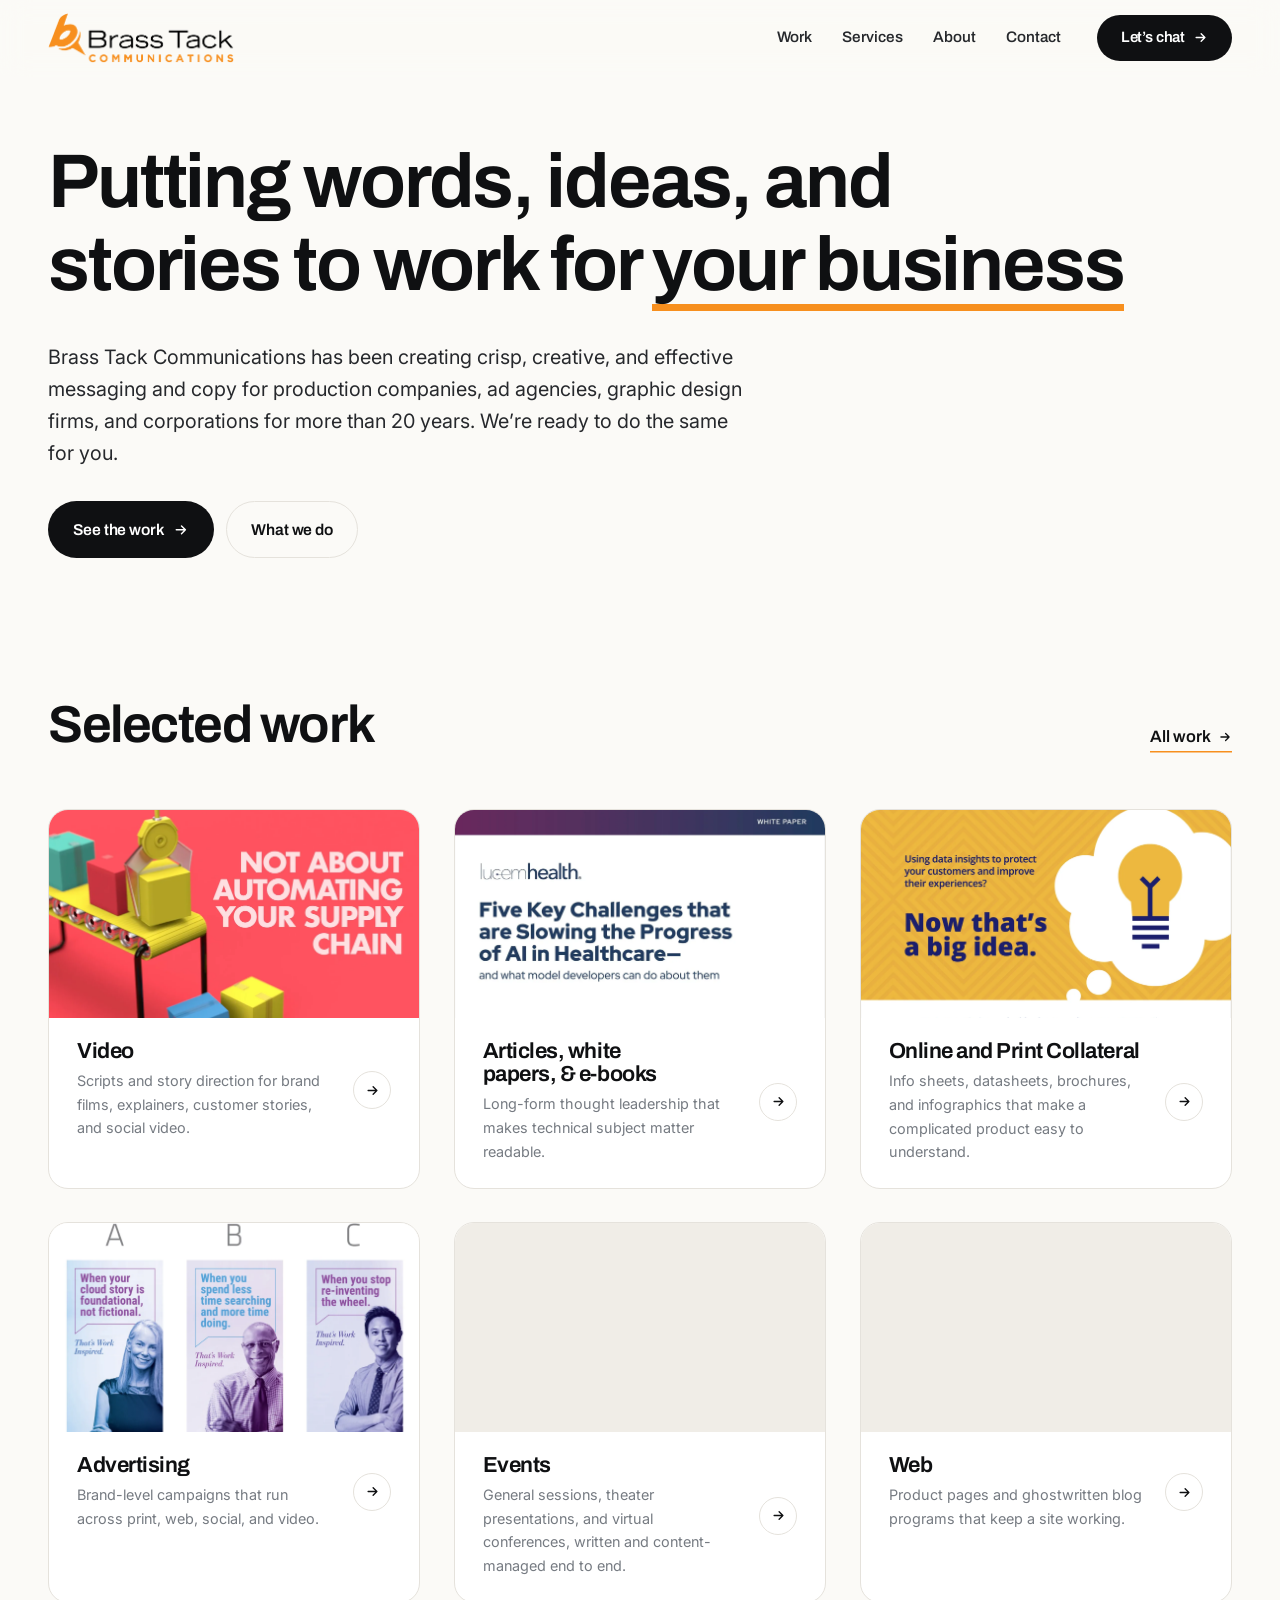
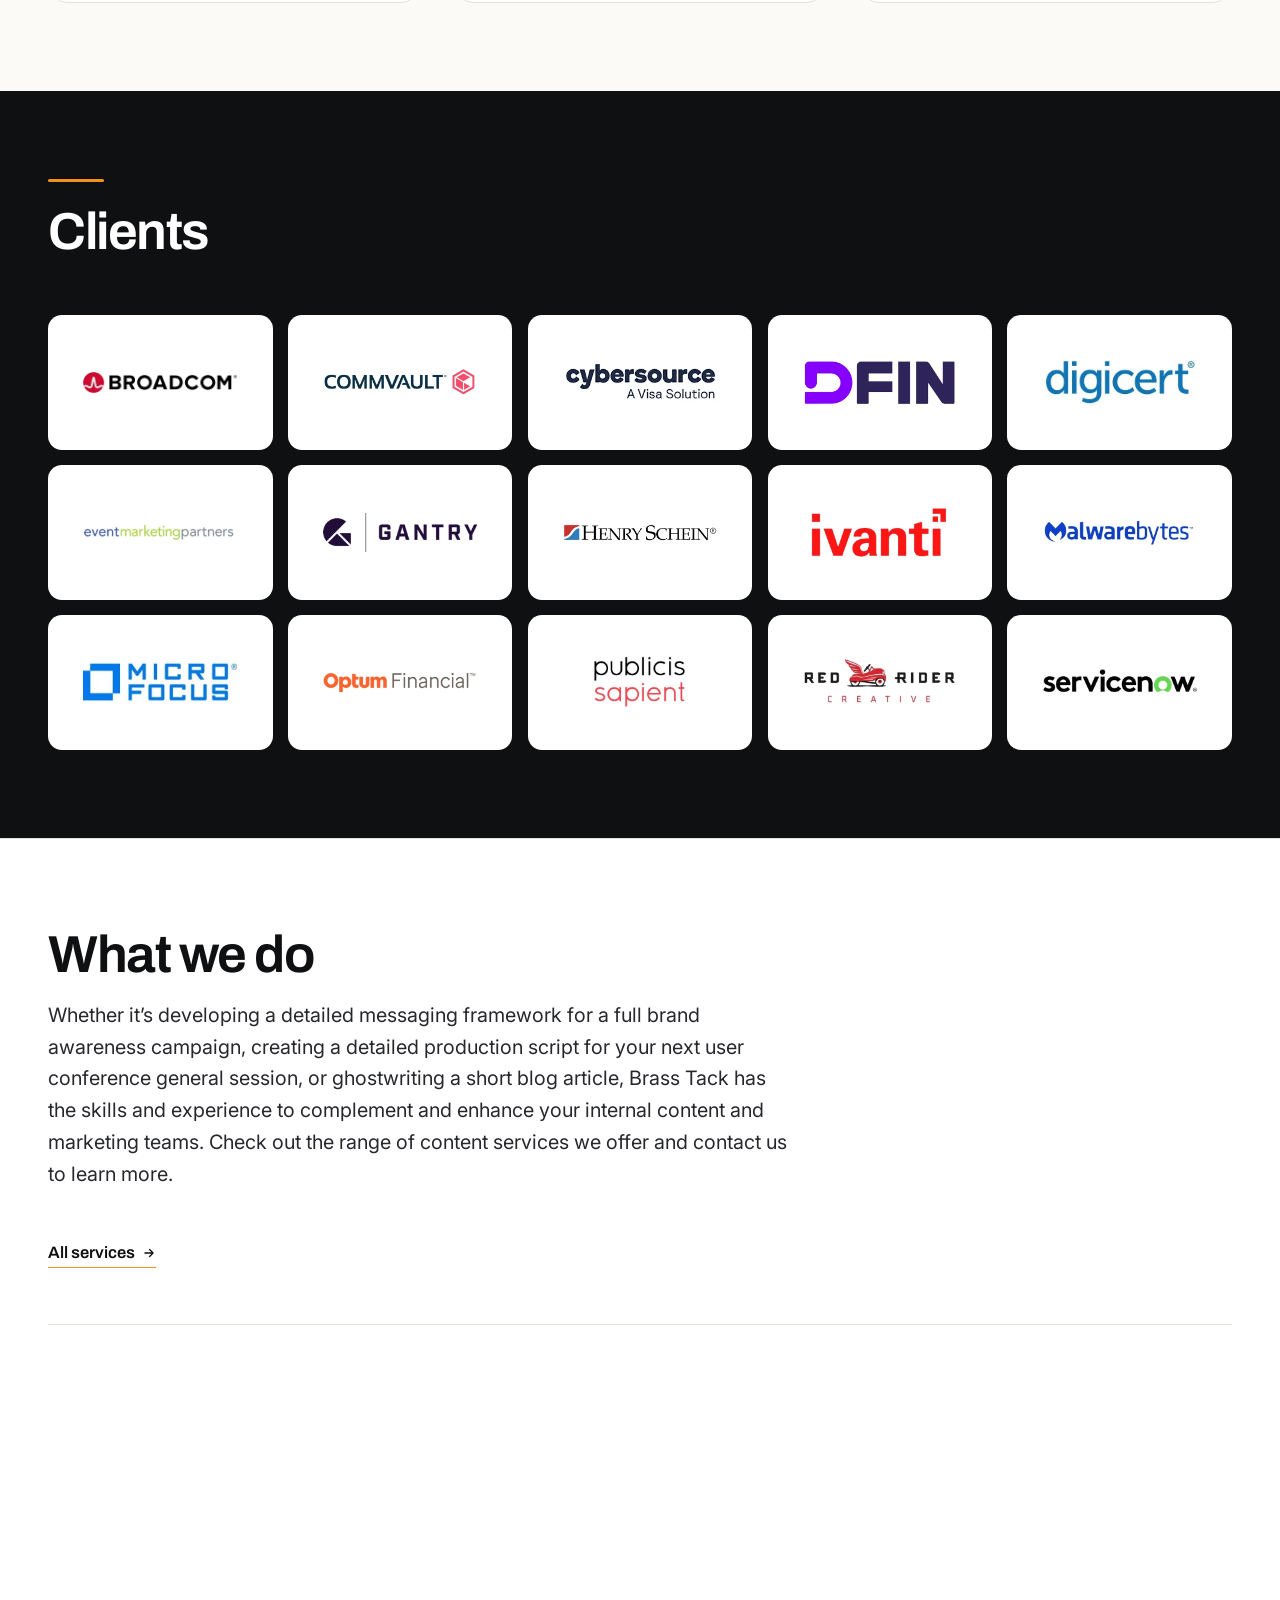
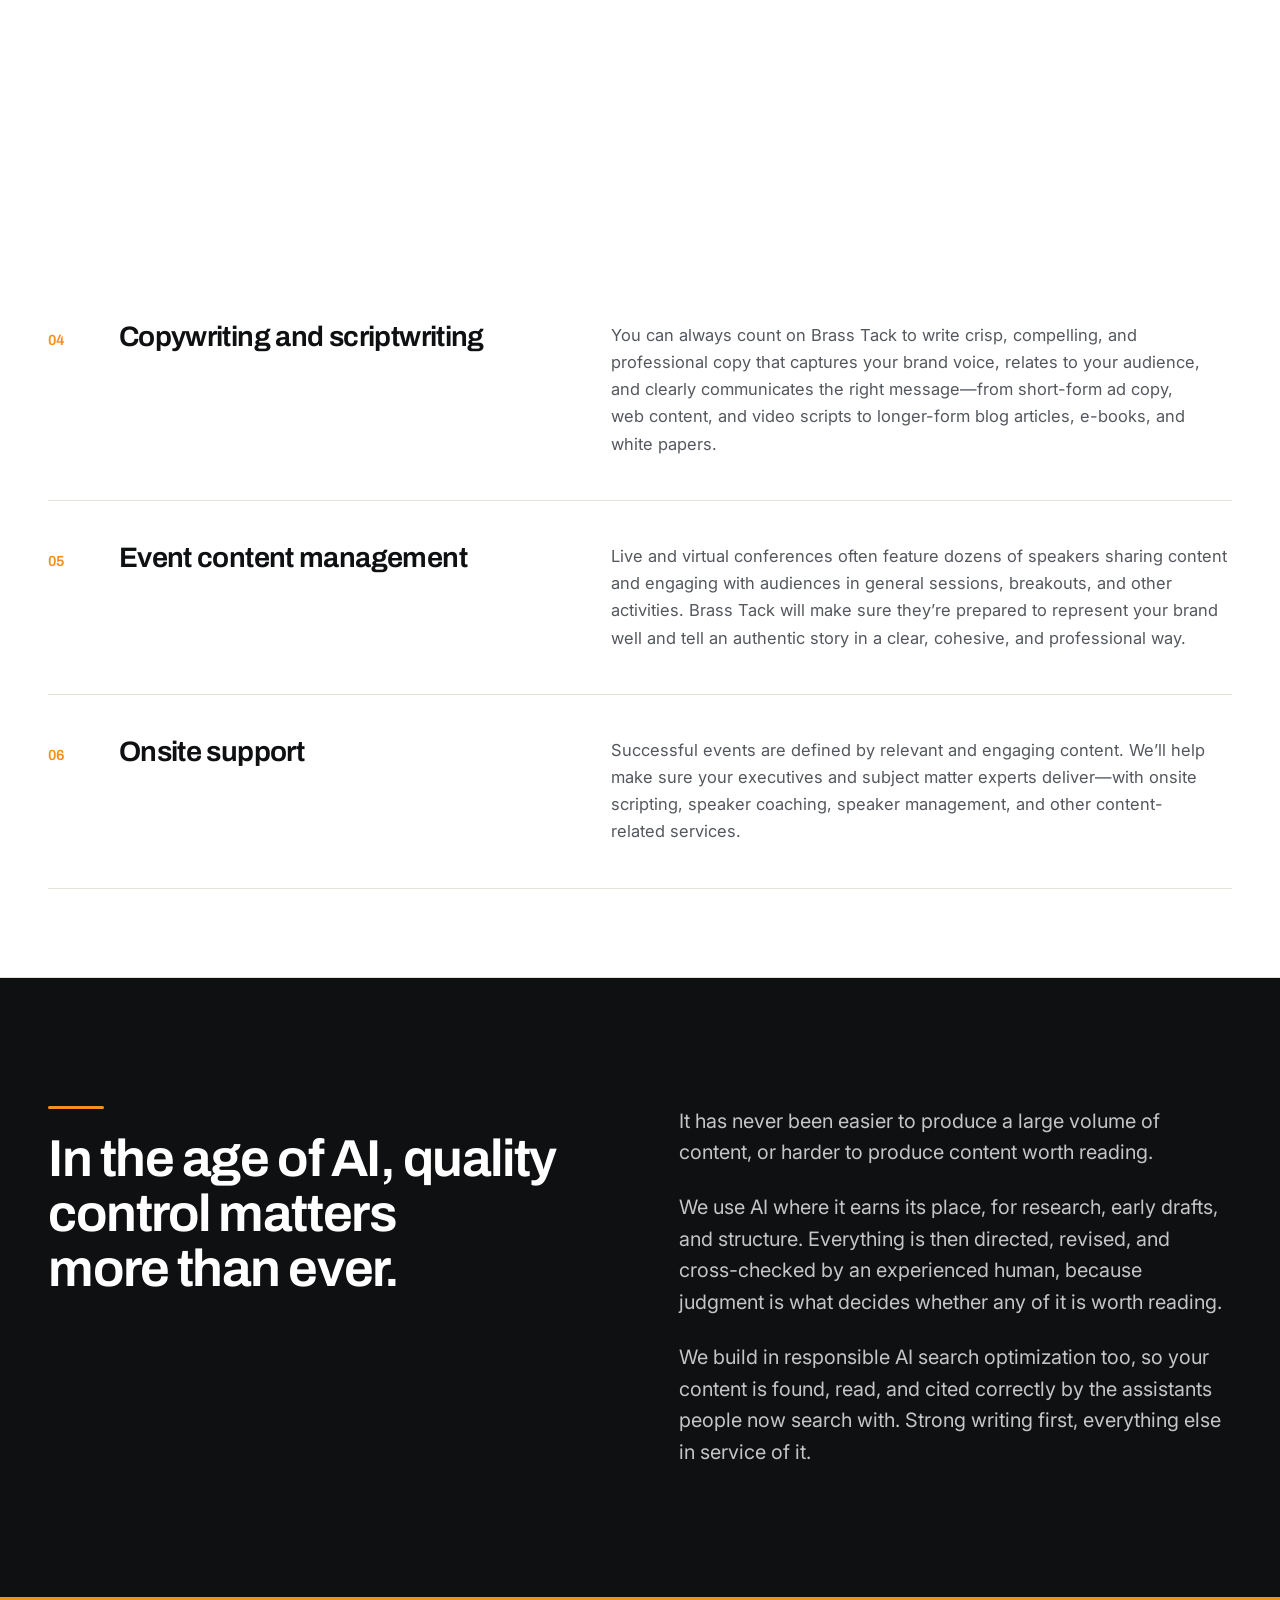
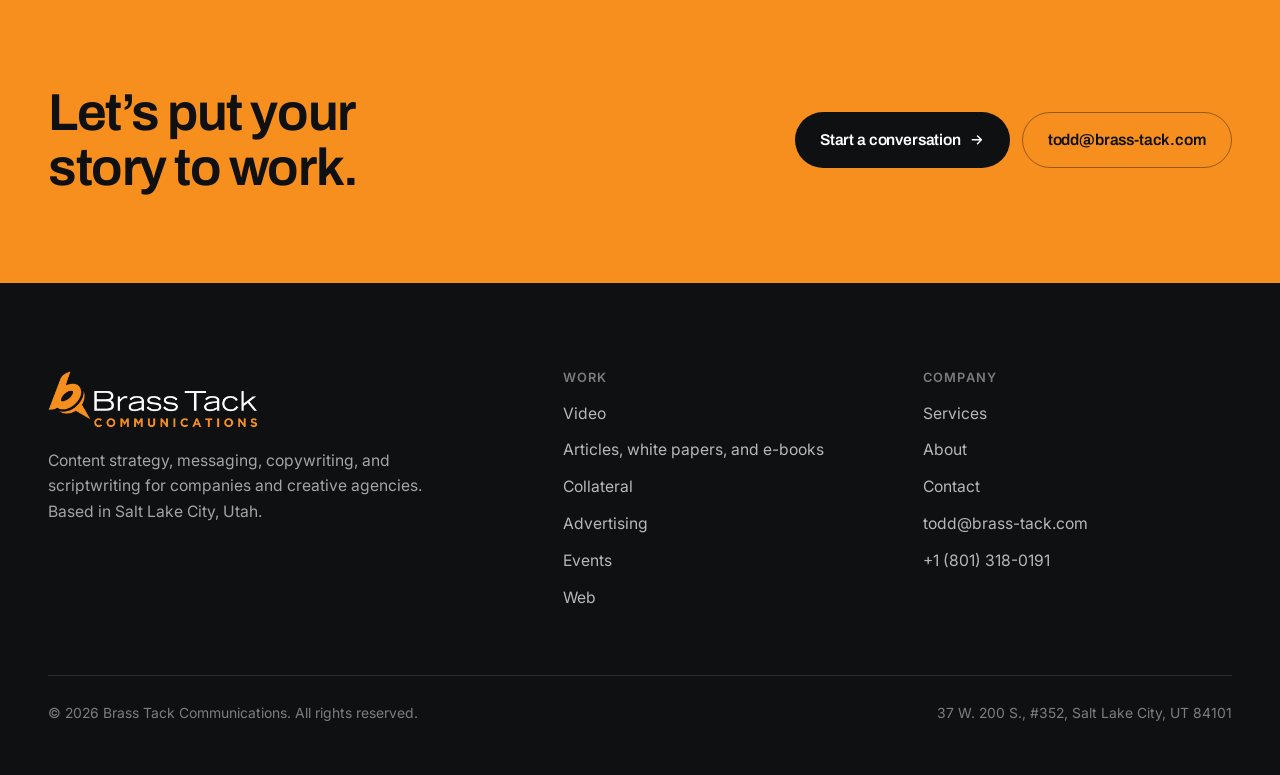
==== commit b7f730a8: "Move the brass underline from "work" to "your business" Verified the phrase stays on one line at 390" ====
--- a/index.html
+++ b/index.html
@@ -54,7 +54,7 @@
 <main id="main">
 <section class="hero">
   <div class="wrap-wide">
-    <h1>Putting words, ideas, and stories to <span class="mark">work</span> for your business</h1>
+    <h1>Putting words, ideas, and stories to work for <span class="mark">your business</span></h1>
     <div class="hero-foot">
       <p class="lead">Brass Tack Communications has been creating crisp, creative, and effective messaging and copy for production companies, ad agencies, graphic design firms, and corporations for more than 20 years. We’re ready to do the same for you.</p>
       <div class="hero-actions">
--- a/assets/css/site.css
+++ b/assets/css/site.css
@@ -298,18 +298,17 @@
 @media (max-width:560px){.logo-wall{grid-template-columns:repeat(2,minmax(0,1fr))}}
 .logo-cell{
   background:var(--white);border:1px solid var(--line);border-radius:var(--r);
-  aspect-ratio:5/3;padding:clamp(18px,2.4vw,32px);overflow:hidden;
-  transition:border-color .3s var(--ease),box-shadow .3s var(--ease),transform .3s var(--ease);
-}
+  aspect-ratio:5/3;display:grid;place-items:center;padding:10px;overflow:hidden;
+}
+/* Source art is trimmed of its baked-in whitespace, so every mark can be
+   inscribed in the same box: wide wordmarks run wide and short, compact
+   marks run taller and narrower, which is how a real logo wall reads.
+   Full colour, no hover treatment. */
 .logo-cell img{
-  width:100%;height:100%;object-fit:contain;
-  filter:grayscale(1);opacity:.6;
-  transition:filter .35s var(--ease),opacity .35s var(--ease);
-}
-.logo-cell:hover{border-color:transparent;box-shadow:var(--shadow);transform:translateY(-2px)}
+  width:auto;height:auto;max-width:76%;max-height:46%;object-fit:contain;
+}
 /* on the dark band the hairline border just muddies the white cards */
 .band-dark .logo-cell{border-color:transparent}
-.band-dark .logo-cell:hover{box-shadow:0 8px 30px rgba(0,0,0,.45)}
 .logo-cell:hover img{filter:none;opacity:1}
 
 /* ---------- numbered service list ---------- */
@@ -572,28 +571,51 @@
 
 /* -- deliverable card (image + price + link to the real work) -- */
 .pkg-card{
-  display:flex;flex-direction:column;
+  --pkg-pad:clamp(24px,2.6vw,32px);
+  display:flex;flex-direction:column;overflow:hidden;
   background:var(--white);border:1px solid var(--line);border-radius:var(--r-lg);
-  padding:clamp(24px,2.6vw,32px);
+  padding:var(--pkg-pad);
   transition:border-color .3s var(--ease),box-shadow .3s var(--ease),transform .3s var(--ease);
 }
 .pkg-card:hover{border-color:transparent;box-shadow:var(--shadow);transform:translateY(-3px)}
 .pkg-card h3{font-size:clamp(1.12rem,1.45vw,1.3rem);margin-bottom:.6em}
 .pkg-card p{color:var(--ink-3);font-size:.97rem;margin:0}
-.pkg-card-media{padding:0;overflow:hidden}
+.pkg-card-media{padding:0}
 .pkg-thumb{display:block;aspect-ratio:16/9;overflow:hidden;background:var(--line-2)}
 .pkg-thumb img{width:100%;height:100%;object-fit:cover;transition:transform .7s var(--ease)}
 .pkg-card-media:hover .pkg-thumb img{transform:scale(1.04)}
-.pkg-body{display:flex;flex-direction:column;flex:1;padding:clamp(22px,2.4vw,28px)}
+.pkg-body{
+  --pkg-pad:clamp(22px,2.4vw,28px);
+  display:flex;flex-direction:column;flex:1;padding:var(--pkg-pad);
+}
+/* breathing room between the description and the pricing block */
+.pkg-body>p,.pkg-card>p{margin-bottom:clamp(22px,2.2vw,30px)}
+
+/* Pricing + examples is its own block: full-bleed dark, so it reads as the
+   "what this costs" bar rather than more body copy.
+   Stacked, not space-between: long price lines wrapped inconsistently and
+   left the "See examples" link ragged from card to card. */
 .pkg-foot{
-  /* stacked, not space-between: long price lines wrapped inconsistently and
-     left the "See examples" link ragged from card to card */
-  margin-top:auto;padding-top:16px;border-top:1px solid var(--line-2);
+  margin:auto calc(var(--pkg-pad) * -1) calc(var(--pkg-pad) * -1);
+  padding:clamp(16px,1.6vw,20px) var(--pkg-pad);
+  background:var(--ink);color:#fff;
   display:flex;flex-direction:column;align-items:flex-start;gap:10px;
 }
+.pkg-foot .pkg-price{color:#fff}
+.pkg-foot .pkg-price-soft{color:rgba(255,255,255,.74)}
+.pkg-foot .tlink{color:#fff}
+.pkg-foot .tlink:hover{color:var(--brass)}
+/* not a pill: plain brass uppercase set beside the heading */
+.new-mark{
+  font-size:.4em;font-weight:700;letter-spacing:.14em;text-transform:uppercase;
+  color:var(--brass-deep);margin-right:.7em;vertical-align:middle;
+  position:relative;top:-.18em;white-space:nowrap;
+}
+/* a real dollar figure gets more weight than "available upon request" */
+.pkg-price:not(.pkg-price-soft){font-size:1.05rem}
 .pkg-price{
   font-family:var(--font-display);font-weight:600;font-size:.85rem;
-  letter-spacing:-.005em;color:var(--brass-deep);margin:0;
+  letter-spacing:-.005em;margin:0;
 }
 .pkg-foot .tlink{font-size:.88rem;white-space:nowrap}
 
@@ -601,6 +623,7 @@
 .band-alt{background:var(--white);border-block:1px solid var(--line)}
 .band-alt .cap-card:hover{background:var(--paper)}
 .band-alt .pkg-card{background:var(--paper)}
+.band-alt .pkg-foot{background:var(--ink)}
 
 /* consecutive offering sections sit closer together than unrelated ones */
 .section-stack{padding-top:clamp(34px,3.8vw,52px)}
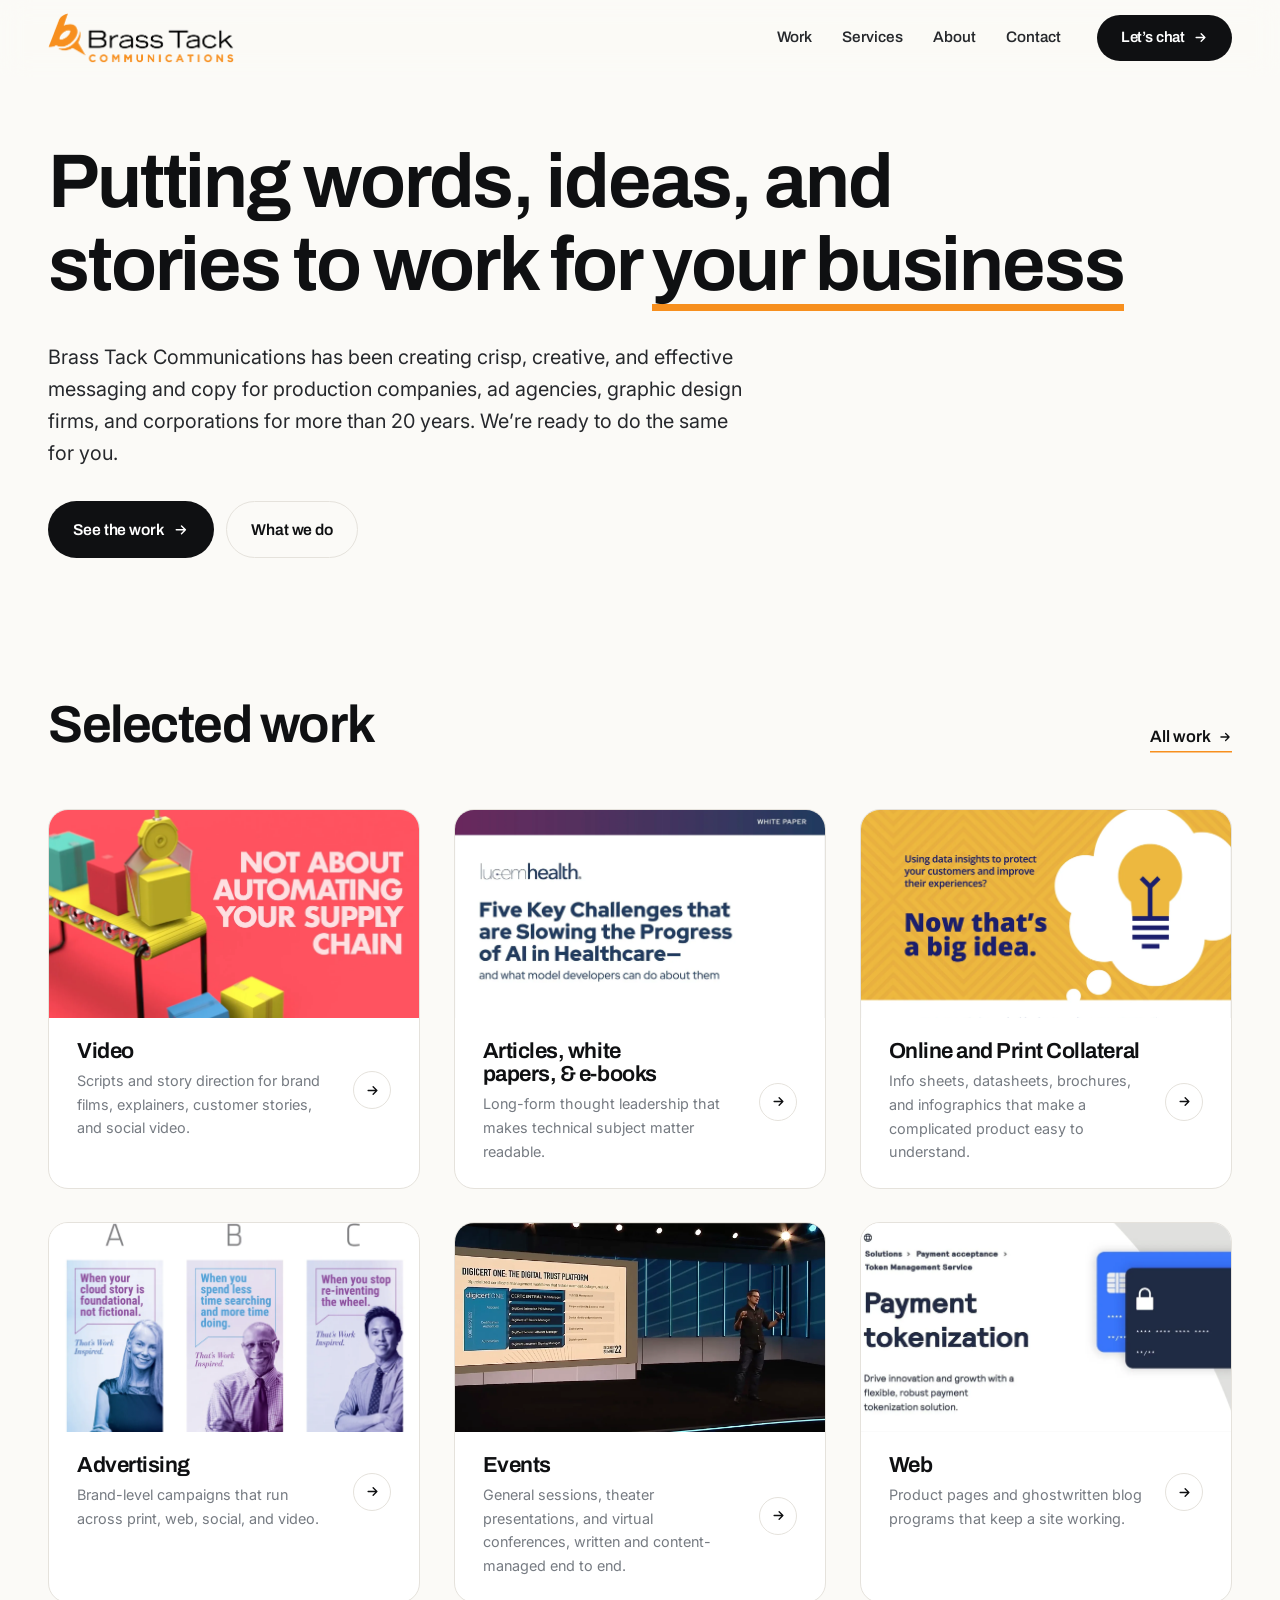
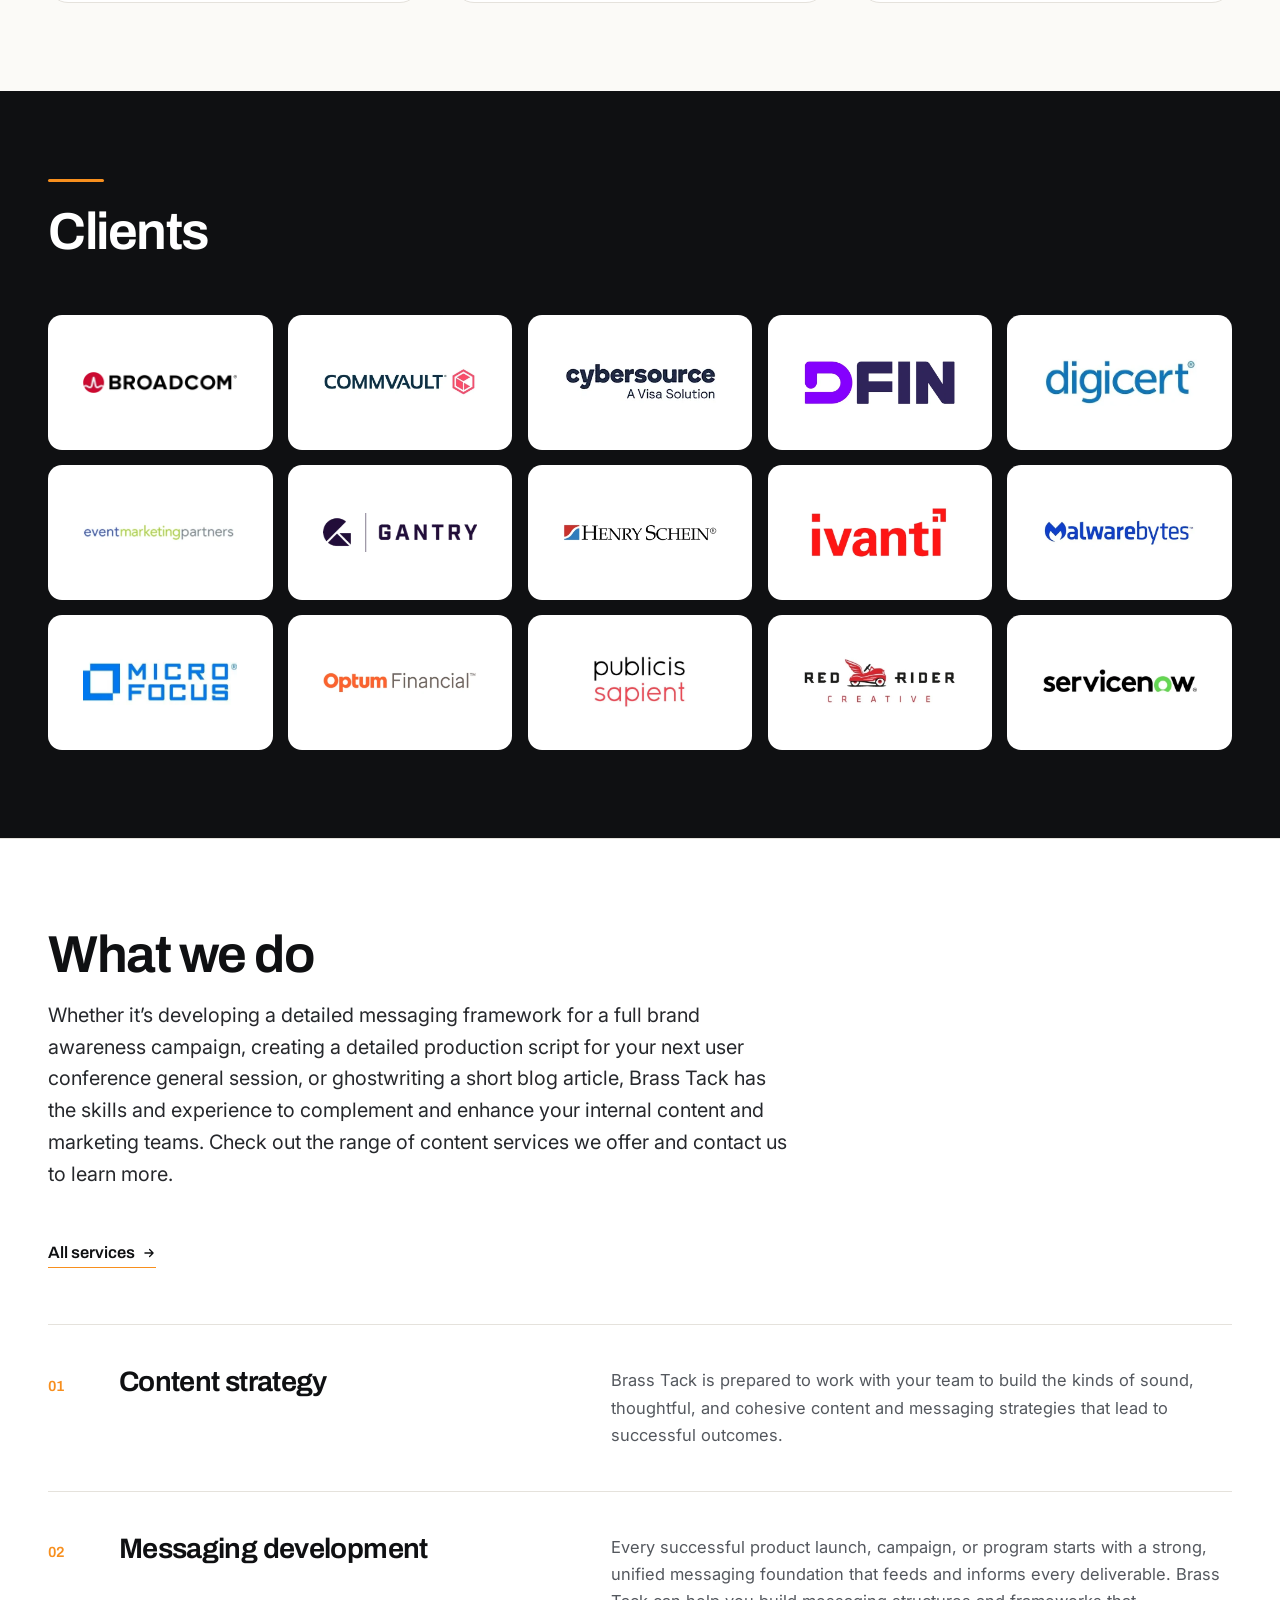
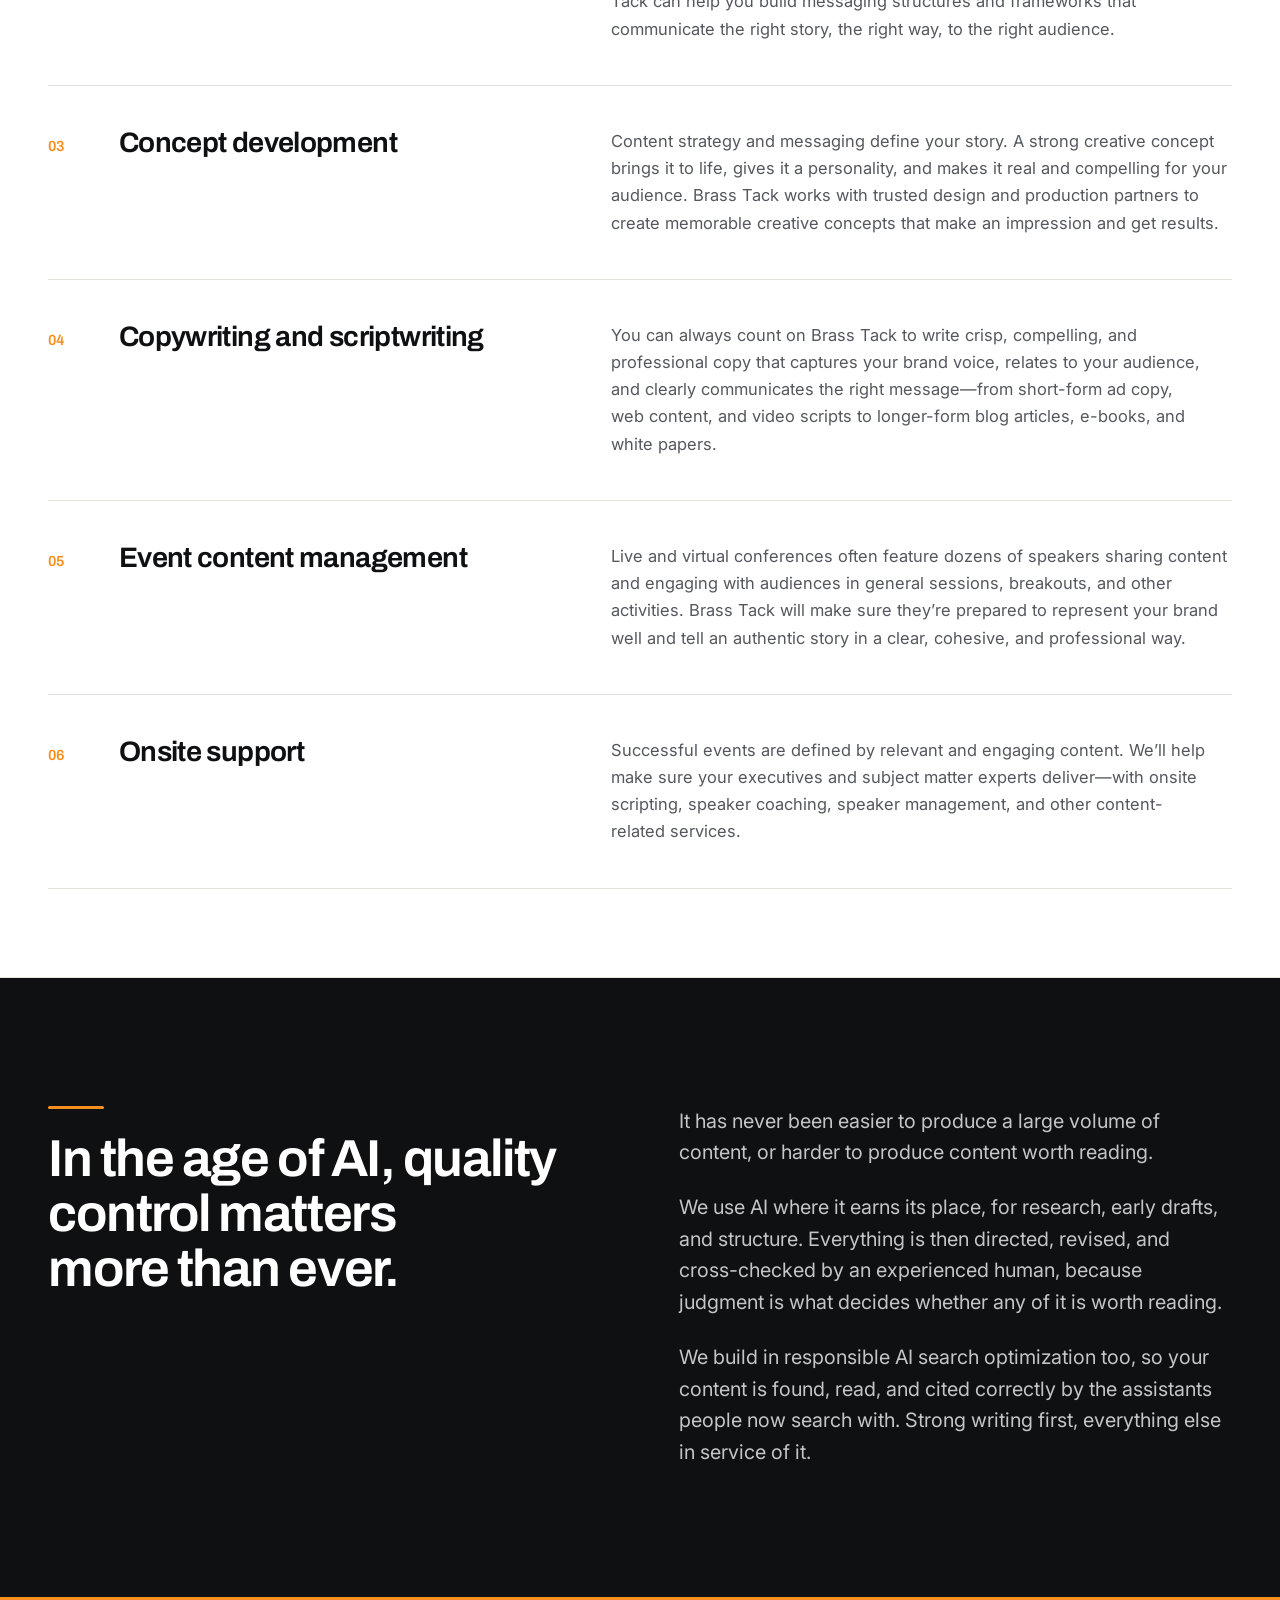
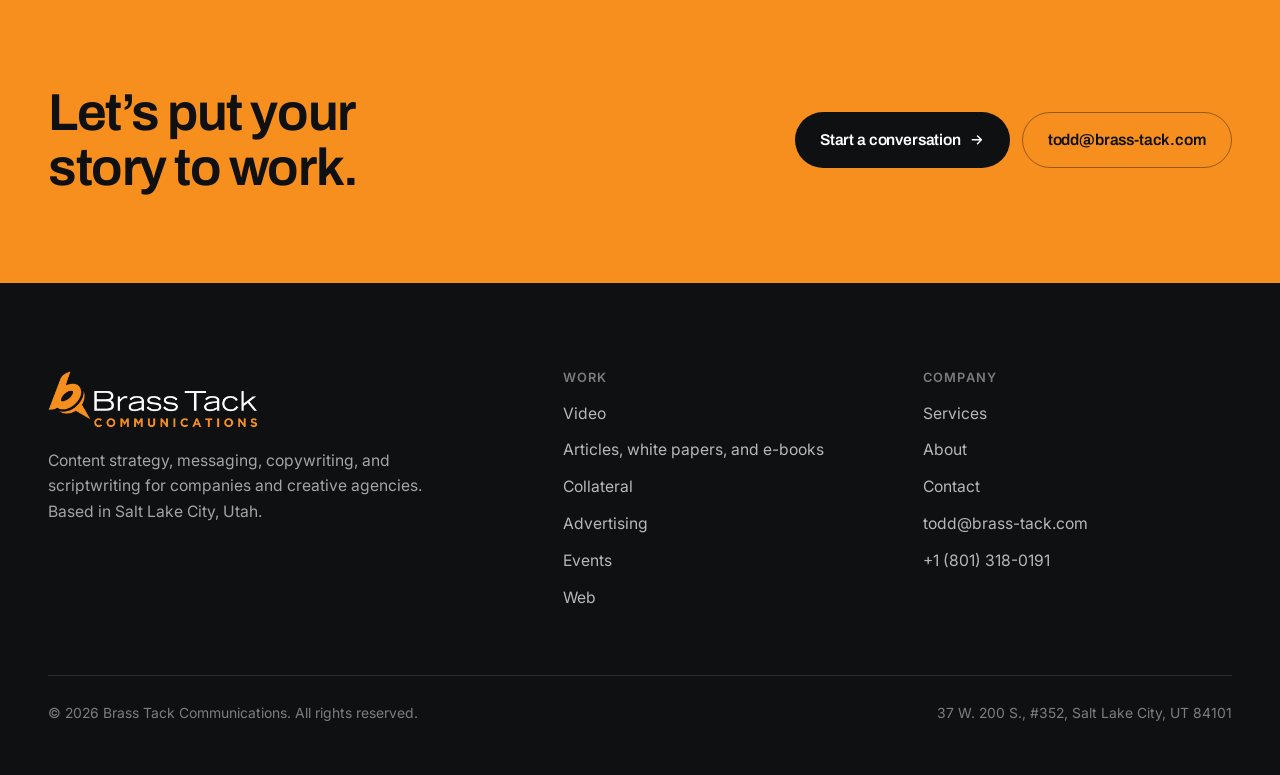
==== commit f24f4e44: "AIO/SEO: national positioning, entity authority, real offering in llms.txt Background only. No visib" ====
--- a/index.html
+++ b/index.html
@@ -3,23 +3,25 @@
 <head>
 <meta charset="utf-8">
 <meta name="viewport" content="width=device-width, initial-scale=1">
-<title>Brass Tack Communications | Content Strategy, Messaging, and Copywriting</title>
-<meta name="description" content="Brass Tack Communications has been creating crisp, creative, and effective messaging and copy for production companies, ad agencies, graphic design firms, and corporations for more than 20 years. We’re ready to do the same for you.">
+<title>Brass Tack Communications | Content Strategy &amp; Copywriting</title>
+<meta name="description" content="A small, senior content shop writing messaging, copy, and scripts for tech companies and agencies since 2011. No junior writers.">
 <link rel="canonical" href="https://www.brass-tack.com/">
 <meta name="robots" content="index, follow, max-snippet:-1, max-image-preview:large, max-video-preview:-1">
 <meta name="author" content="Brass Tack Communications">
 <meta property="og:type" content="website">
 <meta property="og:site_name" content="Brass Tack Communications">
-<meta property="og:title" content="Brass Tack Communications | Content Strategy, Messaging, and Copywriting">
-<meta property="og:description" content="Brass Tack Communications has been creating crisp, creative, and effective messaging and copy for production companies, ad agencies, graphic design firms, and corporations for more than 20 years. We’re ready to do the same for you.">
+<meta property="og:title" content="Brass Tack Communications | Content Strategy &amp; Copywriting">
+<meta property="og:description" content="A small, senior content shop writing messaging, copy, and scripts for tech companies and agencies since 2011. No junior writers.">
 <meta property="og:url" content="https://www.brass-tack.com/">
 <meta property="og:image" content="https://www.brass-tack.com/assets/work/cover-video.webp">
 <meta property="og:locale" content="en_US">
 <meta name="twitter:card" content="summary_large_image">
-<meta name="twitter:title" content="Brass Tack Communications | Content Strategy, Messaging, and Copywriting">
-<meta name="twitter:description" content="Brass Tack Communications has been creating crisp, creative, and effective messaging and copy for production companies, ad agencies, graphic design firms, and corporations for more than 20 years. We’re ready to do the same for you.">
+<meta name="twitter:title" content="Brass Tack Communications | Content Strategy &amp; Copywriting">
+<meta name="twitter:description" content="A small, senior content shop writing messaging, copy, and scripts for tech companies and agencies since 2011. No junior writers.">
 <meta name="twitter:image" content="https://www.brass-tack.com/assets/work/cover-video.webp">
 <meta name="theme-color" content="#0F1012">
+<meta property="og:updated_time" content="2026-09-01">
+<meta name="last-modified" content="2026-09-01">
 <link rel="icon" href="assets/img/favicon.svg" type="image/svg+xml">
 <link rel="apple-touch-icon" href="assets/img/apple-touch-icon.png">
 <link rel="preconnect" href="https://fonts.googleapis.com">
@@ -27,8 +29,9 @@
 <link rel="preload" as="style" href="https://fonts.googleapis.com/css2?family=Archivo:wght@400;500;600;700&family=Inter:wght@400;500;600&display=swap">
 <link rel="stylesheet" href="https://fonts.googleapis.com/css2?family=Archivo:wght@400;500;600;700&family=Inter:wght@400;500;600&display=swap">
 <link rel="stylesheet" href="assets/css/site.css">
-<script type="application/ld+json">{"@context":"https://schema.org","@type":["Organization","ProfessionalService"],"@id":"https://www.brass-tack.com/#organization","name":"Brass Tack Communications","alternateName":"Brass Tack","url":"https://www.brass-tack.com/","logo":{"@type":"ImageObject","url":"https://www.brass-tack.com/assets/img/brass-tack-logo.png","width":1500,"height":404},"image":"https://www.brass-tack.com/assets/img/brass-tack-logo.png","foundingDate":"2011","slogan":"Putting words, ideas, and stories to work for your business","description":"Brass Tack Communications is a content and messaging shop that creates crisp, creative, and effective messaging and copy for production companies, ad agencies, graphic design firms, and corporations.","email":"todd@brass-tack.com","telephone":"+1 (801) 318-0191","address":{"@type":"PostalAddress","streetAddress":"37 W. 200 S., #352","addressLocality":"Salt Lake City","addressRegion":"UT","postalCode":"84101","addressCountry":"US"},"areaServed":{"@type":"Country","name":"United States"},"knowsAbout":["Content strategy","Messaging development","Concept development","Copywriting","Scriptwriting","Ghostwriting","White papers","Event content management","Corporate speechwriting","Video scriptwriting","Technical marketing content"],"contactPoint":[{"@type":"ContactPoint","contactType":"sales","email":"todd@brass-tack.com","telephone":"+1 (801) 318-0191","availableLanguage":"English"}],"hasOfferCatalog":{"@type":"OfferCatalog","name":"Content services","itemListElement":[{"@type":"Offer","itemOffered":{"@type":"Service","name":"Content strategy","description":"Brass Tack is prepared to work with your team to build the kinds of sound, thoughtful, and cohesive content and messaging strategies that lead to successful outcomes."}},{"@type":"Offer","itemOffered":{"@type":"Service","name":"Messaging development","description":"Every successful product launch, campaign, or program starts with a strong, unified messaging foundation that feeds and informs every deliverable. Brass Tack can help you build messaging structures and frameworks that communicate the right story, the right way, to the right audience."}},{"@type":"Offer","itemOffered":{"@type":"Service","name":"Concept development","description":"Content strategy and messaging define your story. A strong creative concept brings it to life, gives it a personality, and makes it real and compelling for your audience. Brass Tack works with trusted design and production partners to create memorable creative concepts that make an impression and get results."}},{"@type":"Offer","itemOffered":{"@type":"Service","name":"Copywriting and scriptwriting","description":"You can always count on Brass Tack to write crisp, compelling, and professional copy that captures your brand voice, relates to your audience, and clearly communicates the right message—from short-form ad copy, web content, and video scripts to longer-form blog articles, e-books, and white papers."}},{"@type":"Offer","itemOffered":{"@type":"Service","name":"Event content management","description":"Live and virtual conferences often feature dozens of speakers sharing content and engaging with audiences in general sessions, breakouts, and other activities. Brass Tack will make sure they’re prepared to represent your brand well and tell an authentic story in a clear, cohesive, and professional way."}},{"@type":"Offer","itemOffered":{"@type":"Service","name":"Onsite support","description":"Successful events are defined by relevant and engaging content. We’ll help make sure your executives and subject matter experts deliver—with onsite scripting, speaker coaching, speaker management, and other content-related services."}}]}}</script>
+<script type="application/ld+json">{"@context":"https://schema.org","@type":["Organization","ProfessionalService"],"@id":"https://www.brass-tack.com/#organization","name":"Brass Tack Communications","alternateName":"Brass Tack","url":"https://www.brass-tack.com/","logo":{"@type":"ImageObject","url":"https://www.brass-tack.com/assets/img/brass-tack-logo.png","width":1500,"height":404},"image":"https://www.brass-tack.com/assets/img/brass-tack-logo.png","foundingDate":"2011","slogan":"Putting words, ideas, and stories to work for your business","description":"Brass Tack Communications is a content and messaging shop that creates crisp, creative, and effective messaging and copy for production companies, ad agencies, graphic design firms, and corporations.","email":"todd@brass-tack.com","telephone":"+1 (801) 318-0191","address":{"@type":"PostalAddress","streetAddress":"37 W. 200 S., #352","addressLocality":"Salt Lake City","addressRegion":"UT","postalCode":"84101","addressCountry":"US"},"areaServed":[{"@type":"Country","name":"United States"},{"@type":"Country","name":"Canada"},{"@type":"Country","name":"United Kingdom"},{"@type":"Country","name":"Australia"},{"@type":"Country","name":"New Zealand"},{"@type":"Country","name":"Ireland"}],"availableLanguage":{"@type":"Language","name":"English"},"priceRange":"$$$","founder":{"@id":"https://www.brass-tack.com/#todd"},"employee":{"@id":"https://www.brass-tack.com/#todd"},"serviceType":["Content strategy","Messaging development","Copywriting","Scriptwriting","Ghostwriting","White paper writing","Event content management","Website design and development"],"knowsAbout":["Content strategy","Messaging development","Concept development","Copywriting","Scriptwriting","Ghostwriting","White papers","Event content management","Corporate speechwriting","Video scriptwriting","Technical marketing content"],"contactPoint":[{"@type":"ContactPoint","contactType":"sales","email":"todd@brass-tack.com","telephone":"+1 (801) 318-0191","availableLanguage":"English"}],"hasOfferCatalog":{"@type":"OfferCatalog","name":"Content services","itemListElement":[{"@type":"Offer","itemOffered":{"@type":"Service","name":"Content strategy","description":"Brass Tack is prepared to work with your team to build the kinds of sound, thoughtful, and cohesive content and messaging strategies that lead to successful outcomes."}},{"@type":"Offer","itemOffered":{"@type":"Service","name":"Messaging development","description":"Every successful product launch, campaign, or program starts with a strong, unified messaging foundation that feeds and informs every deliverable. Brass Tack can help you build messaging structures and frameworks that communicate the right story, the right way, to the right audience."}},{"@type":"Offer","itemOffered":{"@type":"Service","name":"Concept development","description":"Content strategy and messaging define your story. A strong creative concept brings it to life, gives it a personality, and makes it real and compelling for your audience. Brass Tack works with trusted design and production partners to create memorable creative concepts that make an impression and get results."}},{"@type":"Offer","itemOffered":{"@type":"Service","name":"Copywriting and scriptwriting","description":"You can always count on Brass Tack to write crisp, compelling, and professional copy that captures your brand voice, relates to your audience, and clearly communicates the right message—from short-form ad copy, web content, and video scripts to longer-form blog articles, e-books, and white papers."}},{"@type":"Offer","itemOffered":{"@type":"Service","name":"Event content management","description":"Live and virtual conferences often feature dozens of speakers sharing content and engaging with audiences in general sessions, breakouts, and other activities. Brass Tack will make sure they’re prepared to represent your brand well and tell an authentic story in a clear, cohesive, and professional way."}},{"@type":"Offer","itemOffered":{"@type":"Service","name":"Onsite support","description":"Successful events are defined by relevant and engaging content. We’ll help make sure your executives and subject matter experts deliver—with onsite scripting, speaker coaching, speaker management, and other content-related services."}}]}}</script>
 <script type="application/ld+json">{"@context":"https://schema.org","@type":"WebSite","@id":"https://www.brass-tack.com/#website","url":"https://www.brass-tack.com/","name":"Brass Tack Communications","publisher":{"@id":"https://www.brass-tack.com/#organization"},"inLanguage":"en-US"}</script>
+<script type="application/ld+json">{"@context":"https://schema.org","@type":"Person","@id":"https://www.brass-tack.com/#todd","name":"Todd Swensen","jobTitle":"Founder and Principal Writer","description":"Todd Swensen founded Brass Tack Communications in 2011 and has been writing messaging, copy, and scripts for technology companies, ad agencies, and production companies for more than 20 years.","email":"todd@brass-tack.com","worksFor":{"@id":"https://www.brass-tack.com/#organization"},"url":"https://www.brass-tack.com/about.html","knowsAbout":["Content strategy","Messaging development","Copywriting","Scriptwriting","Corporate speechwriting","White papers","Technical marketing content","Event content"]}</script>
 </head>
 <body>
 <a class="skip" href="#main">Skip to content</a>
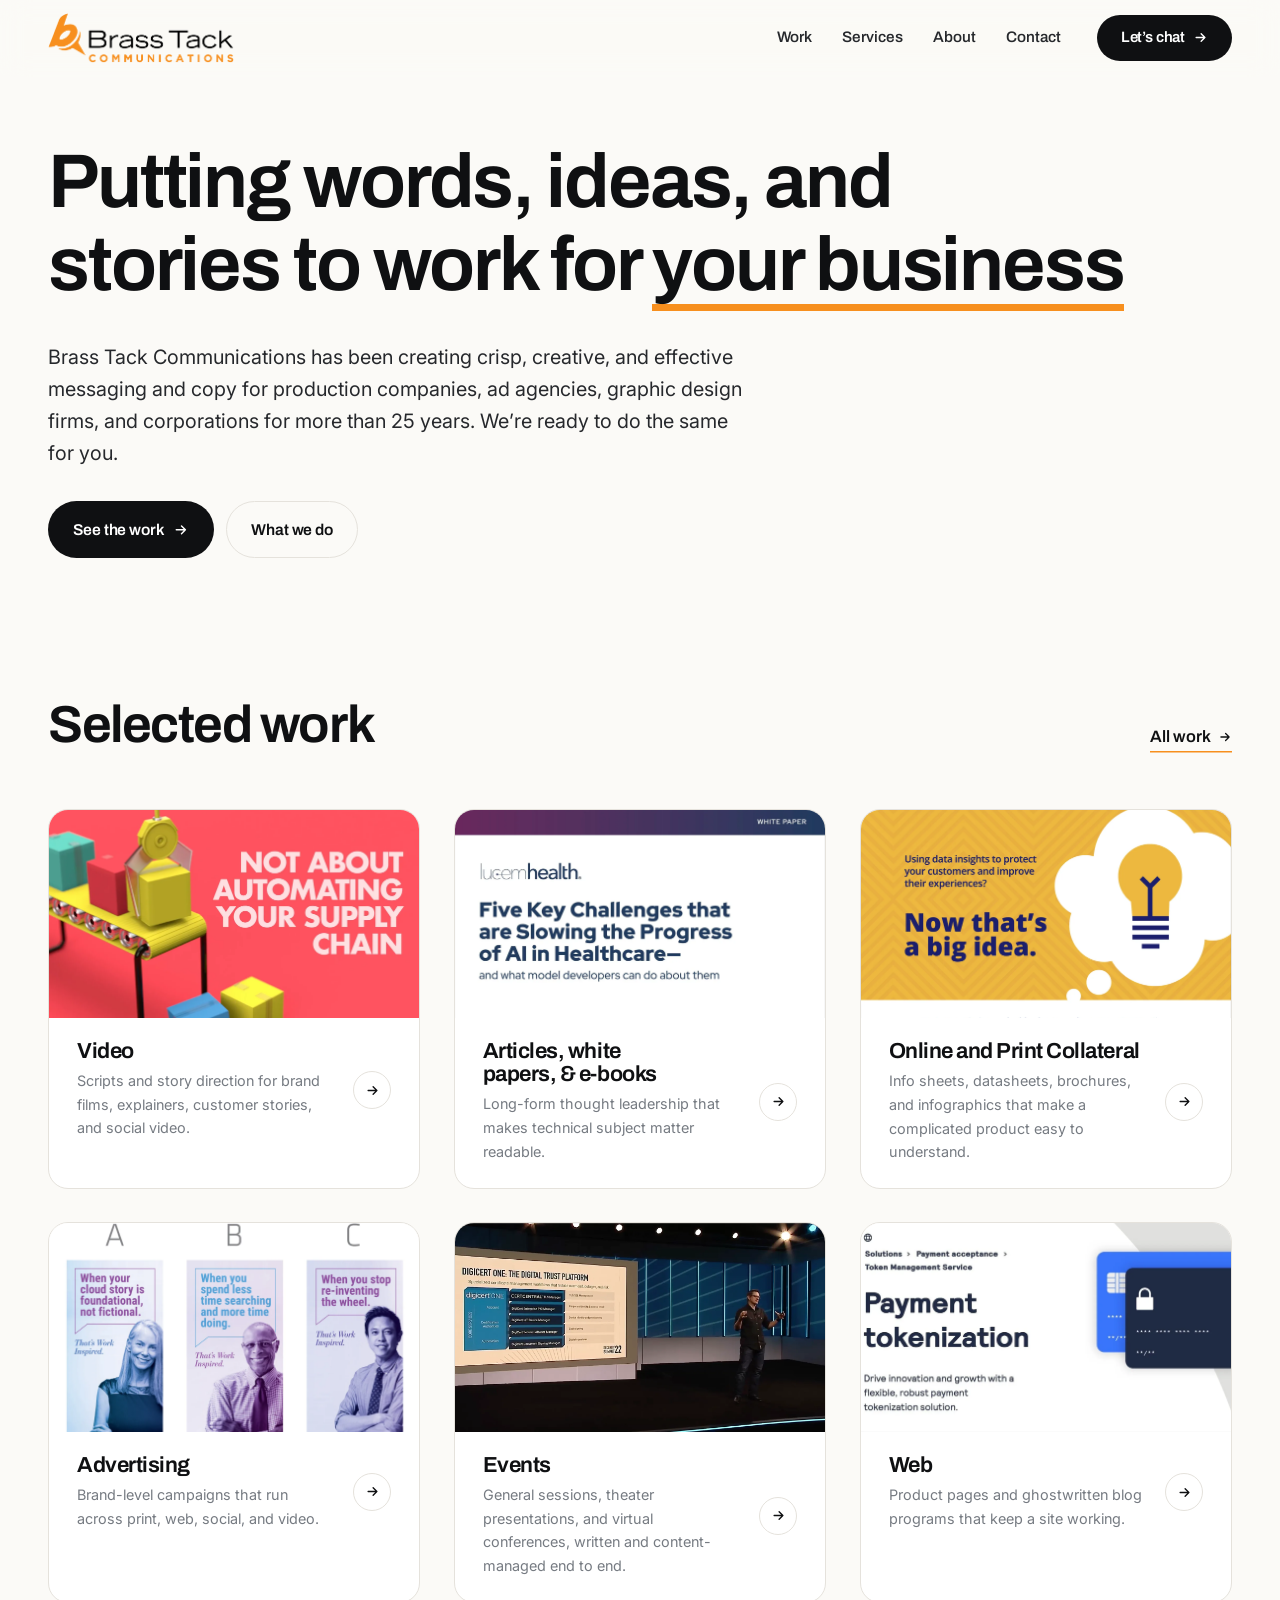
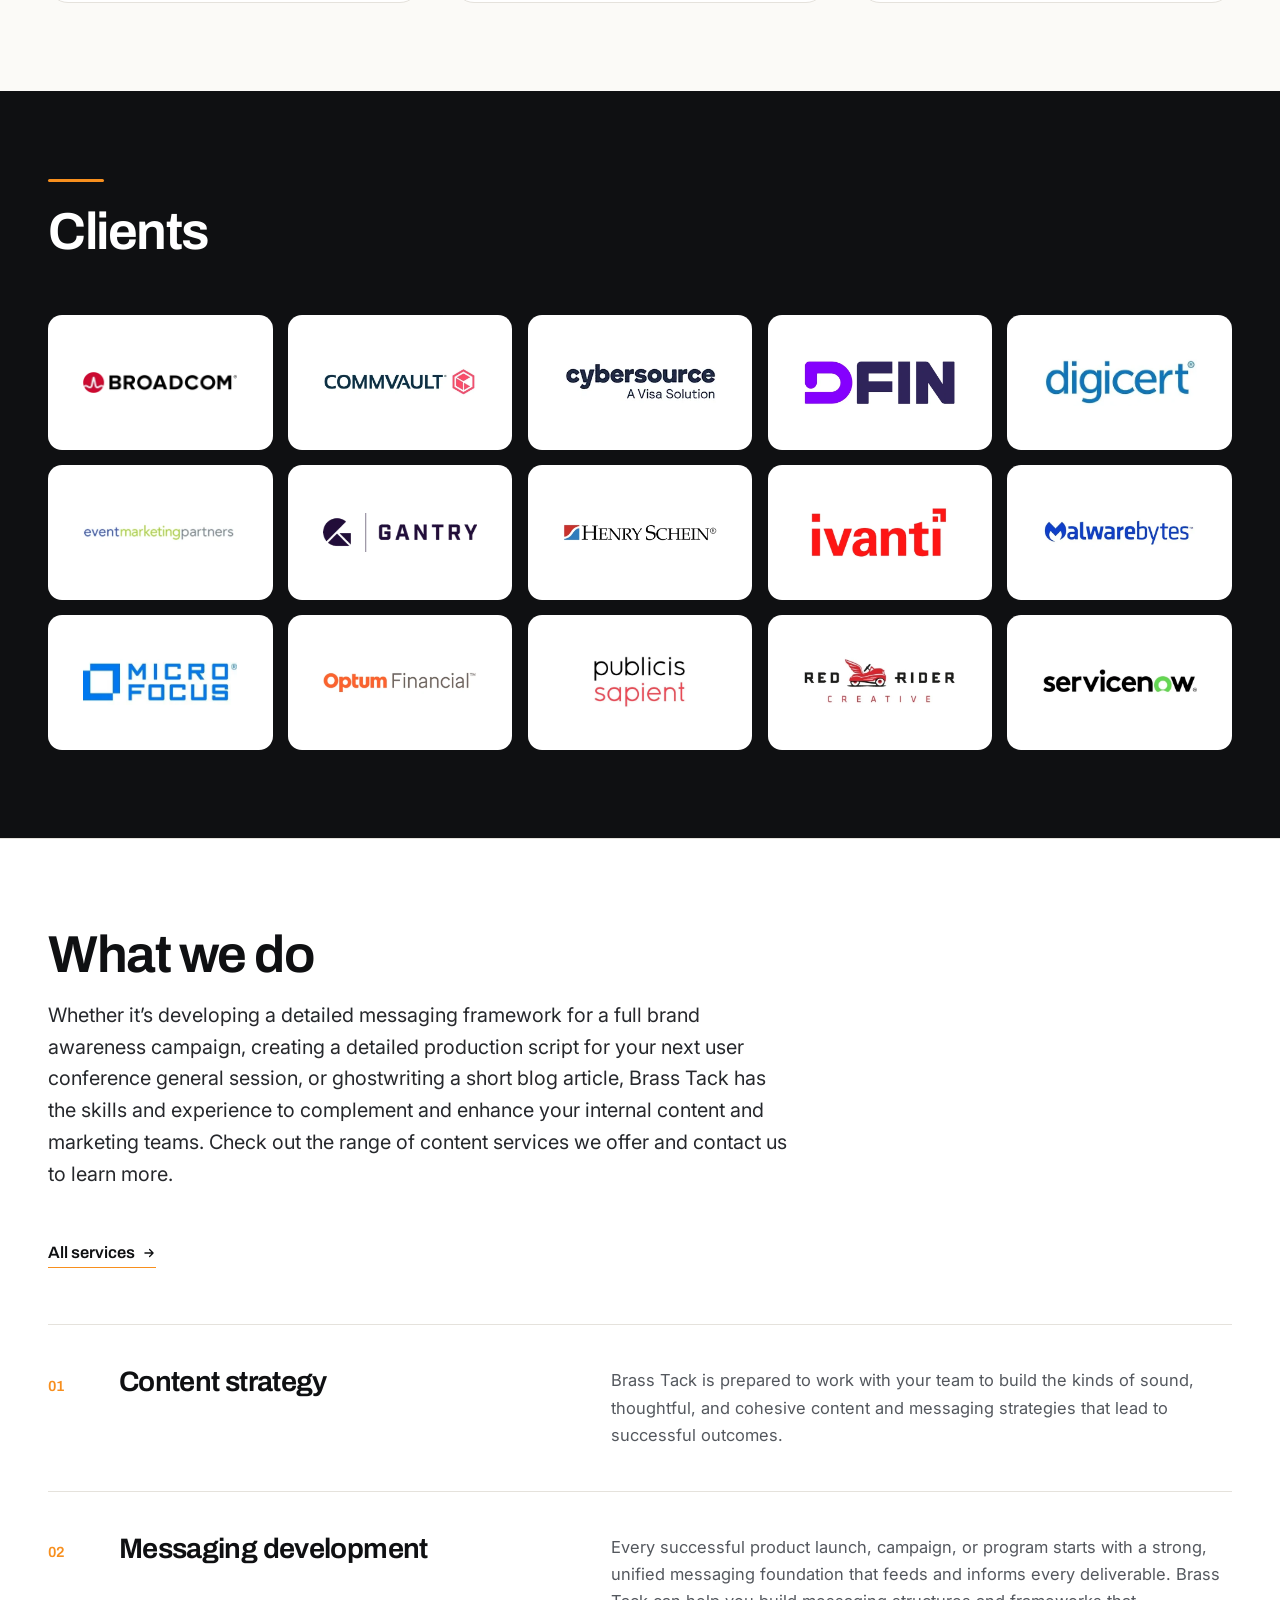
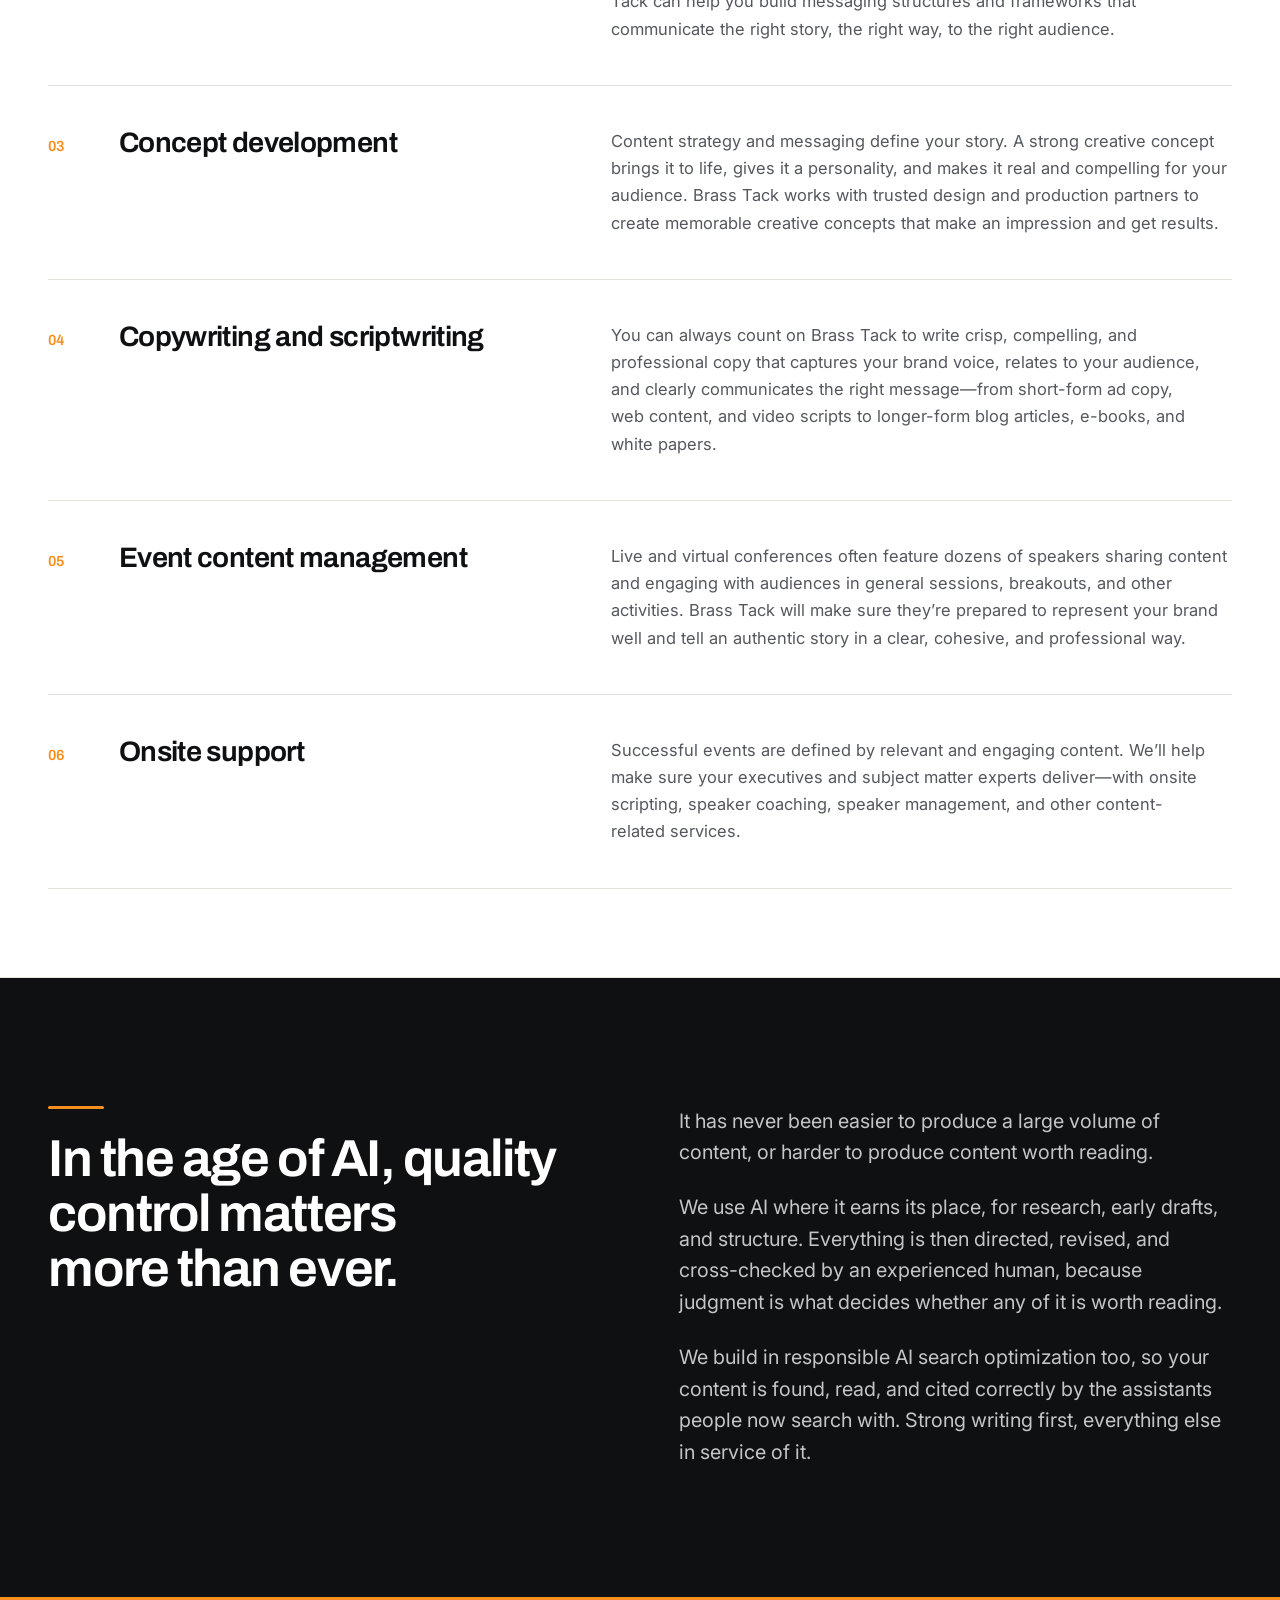
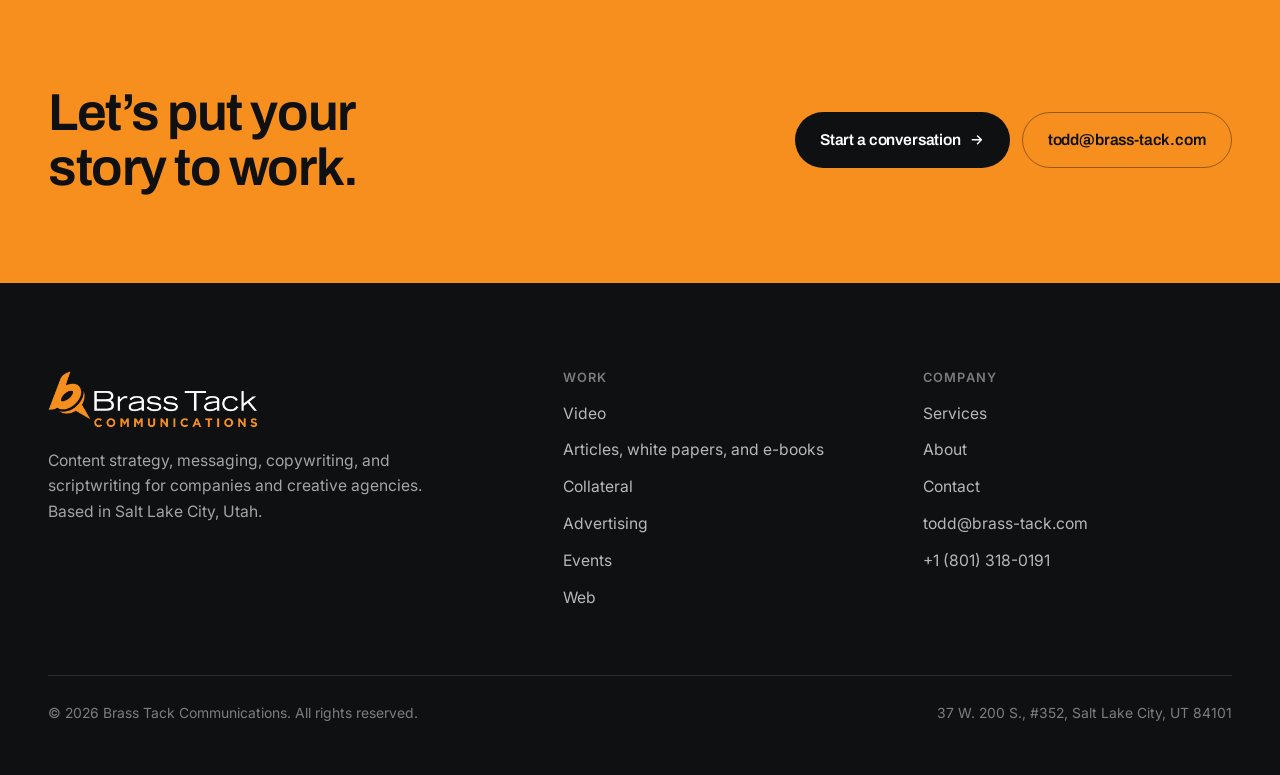
==== commit 05473b9a: "Update "more than 20 years" to 25 years Applied everywhere the figure appears, not just the home pag" ====
--- a/index.html
+++ b/index.html
@@ -31,7 +31,7 @@
 <link rel="stylesheet" href="assets/css/site.css">
 <script type="application/ld+json">{"@context":"https://schema.org","@type":["Organization","ProfessionalService"],"@id":"https://www.brass-tack.com/#organization","name":"Brass Tack Communications","alternateName":"Brass Tack","url":"https://www.brass-tack.com/","logo":{"@type":"ImageObject","url":"https://www.brass-tack.com/assets/img/brass-tack-logo.png","width":1500,"height":404},"image":"https://www.brass-tack.com/assets/img/brass-tack-logo.png","foundingDate":"2011","slogan":"Putting words, ideas, and stories to work for your business","description":"Brass Tack Communications is a content and messaging shop that creates crisp, creative, and effective messaging and copy for production companies, ad agencies, graphic design firms, and corporations.","email":"todd@brass-tack.com","telephone":"+1 (801) 318-0191","address":{"@type":"PostalAddress","streetAddress":"37 W. 200 S., #352","addressLocality":"Salt Lake City","addressRegion":"UT","postalCode":"84101","addressCountry":"US"},"areaServed":[{"@type":"Country","name":"United States"},{"@type":"Country","name":"Canada"},{"@type":"Country","name":"United Kingdom"},{"@type":"Country","name":"Australia"},{"@type":"Country","name":"New Zealand"},{"@type":"Country","name":"Ireland"}],"availableLanguage":{"@type":"Language","name":"English"},"priceRange":"$$$","founder":{"@id":"https://www.brass-tack.com/#todd"},"employee":{"@id":"https://www.brass-tack.com/#todd"},"serviceType":["Content strategy","Messaging development","Copywriting","Scriptwriting","Ghostwriting","White paper writing","Event content management","Website design and development"],"knowsAbout":["Content strategy","Messaging development","Concept development","Copywriting","Scriptwriting","Ghostwriting","White papers","Event content management","Corporate speechwriting","Video scriptwriting","Technical marketing content"],"contactPoint":[{"@type":"ContactPoint","contactType":"sales","email":"todd@brass-tack.com","telephone":"+1 (801) 318-0191","availableLanguage":"English"}],"hasOfferCatalog":{"@type":"OfferCatalog","name":"Content services","itemListElement":[{"@type":"Offer","itemOffered":{"@type":"Service","name":"Content strategy","description":"Brass Tack is prepared to work with your team to build the kinds of sound, thoughtful, and cohesive content and messaging strategies that lead to successful outcomes."}},{"@type":"Offer","itemOffered":{"@type":"Service","name":"Messaging development","description":"Every successful product launch, campaign, or program starts with a strong, unified messaging foundation that feeds and informs every deliverable. Brass Tack can help you build messaging structures and frameworks that communicate the right story, the right way, to the right audience."}},{"@type":"Offer","itemOffered":{"@type":"Service","name":"Concept development","description":"Content strategy and messaging define your story. A strong creative concept brings it to life, gives it a personality, and makes it real and compelling for your audience. Brass Tack works with trusted design and production partners to create memorable creative concepts that make an impression and get results."}},{"@type":"Offer","itemOffered":{"@type":"Service","name":"Copywriting and scriptwriting","description":"You can always count on Brass Tack to write crisp, compelling, and professional copy that captures your brand voice, relates to your audience, and clearly communicates the right message—from short-form ad copy, web content, and video scripts to longer-form blog articles, e-books, and white papers."}},{"@type":"Offer","itemOffered":{"@type":"Service","name":"Event content management","description":"Live and virtual conferences often feature dozens of speakers sharing content and engaging with audiences in general sessions, breakouts, and other activities. Brass Tack will make sure they’re prepared to represent your brand well and tell an authentic story in a clear, cohesive, and professional way."}},{"@type":"Offer","itemOffered":{"@type":"Service","name":"Onsite support","description":"Successful events are defined by relevant and engaging content. We’ll help make sure your executives and subject matter experts deliver—with onsite scripting, speaker coaching, speaker management, and other content-related services."}}]}}</script>
 <script type="application/ld+json">{"@context":"https://schema.org","@type":"WebSite","@id":"https://www.brass-tack.com/#website","url":"https://www.brass-tack.com/","name":"Brass Tack Communications","publisher":{"@id":"https://www.brass-tack.com/#organization"},"inLanguage":"en-US"}</script>
-<script type="application/ld+json">{"@context":"https://schema.org","@type":"Person","@id":"https://www.brass-tack.com/#todd","name":"Todd Swensen","jobTitle":"Founder and Principal Writer","description":"Todd Swensen founded Brass Tack Communications in 2011 and has been writing messaging, copy, and scripts for technology companies, ad agencies, and production companies for more than 20 years.","email":"todd@brass-tack.com","worksFor":{"@id":"https://www.brass-tack.com/#organization"},"url":"https://www.brass-tack.com/about.html","knowsAbout":["Content strategy","Messaging development","Copywriting","Scriptwriting","Corporate speechwriting","White papers","Technical marketing content","Event content"]}</script>
+<script type="application/ld+json">{"@context":"https://schema.org","@type":"Person","@id":"https://www.brass-tack.com/#todd","name":"Todd Swensen","jobTitle":"Founder and Principal Writer","description":"Todd Swensen founded Brass Tack Communications in 2011 and has been writing messaging, copy, and scripts for technology companies, ad agencies, and production companies for more than 25 years.","email":"todd@brass-tack.com","worksFor":{"@id":"https://www.brass-tack.com/#organization"},"url":"https://www.brass-tack.com/about.html","knowsAbout":["Content strategy","Messaging development","Copywriting","Scriptwriting","Corporate speechwriting","White papers","Technical marketing content","Event content"]}</script>
 </head>
 <body>
 <a class="skip" href="#main">Skip to content</a>
@@ -59,7 +59,7 @@
   <div class="wrap-wide">
     <h1>Putting words, ideas, and stories to work for <span class="mark">your business</span></h1>
     <div class="hero-foot">
-      <p class="lead">Brass Tack Communications has been creating crisp, creative, and effective messaging and copy for production companies, ad agencies, graphic design firms, and corporations for more than 20 years. We’re ready to do the same for you.</p>
+      <p class="lead">Brass Tack Communications has been creating crisp, creative, and effective messaging and copy for production companies, ad agencies, graphic design firms, and corporations for more than 25 years. We’re ready to do the same for you.</p>
       <div class="hero-actions">
         <a class="btn btn-primary" href="work.html">See the work <svg viewBox="0 0 24 24" fill="none" stroke="currentColor" stroke-width="2.2" stroke-linecap="round" stroke-linejoin="round" aria-hidden="true"><path d="M5 12h14M13 6l6 6-6 6"/></svg></a>
         <a class="btn btn-ghost" href="services.html">What we do</a>
